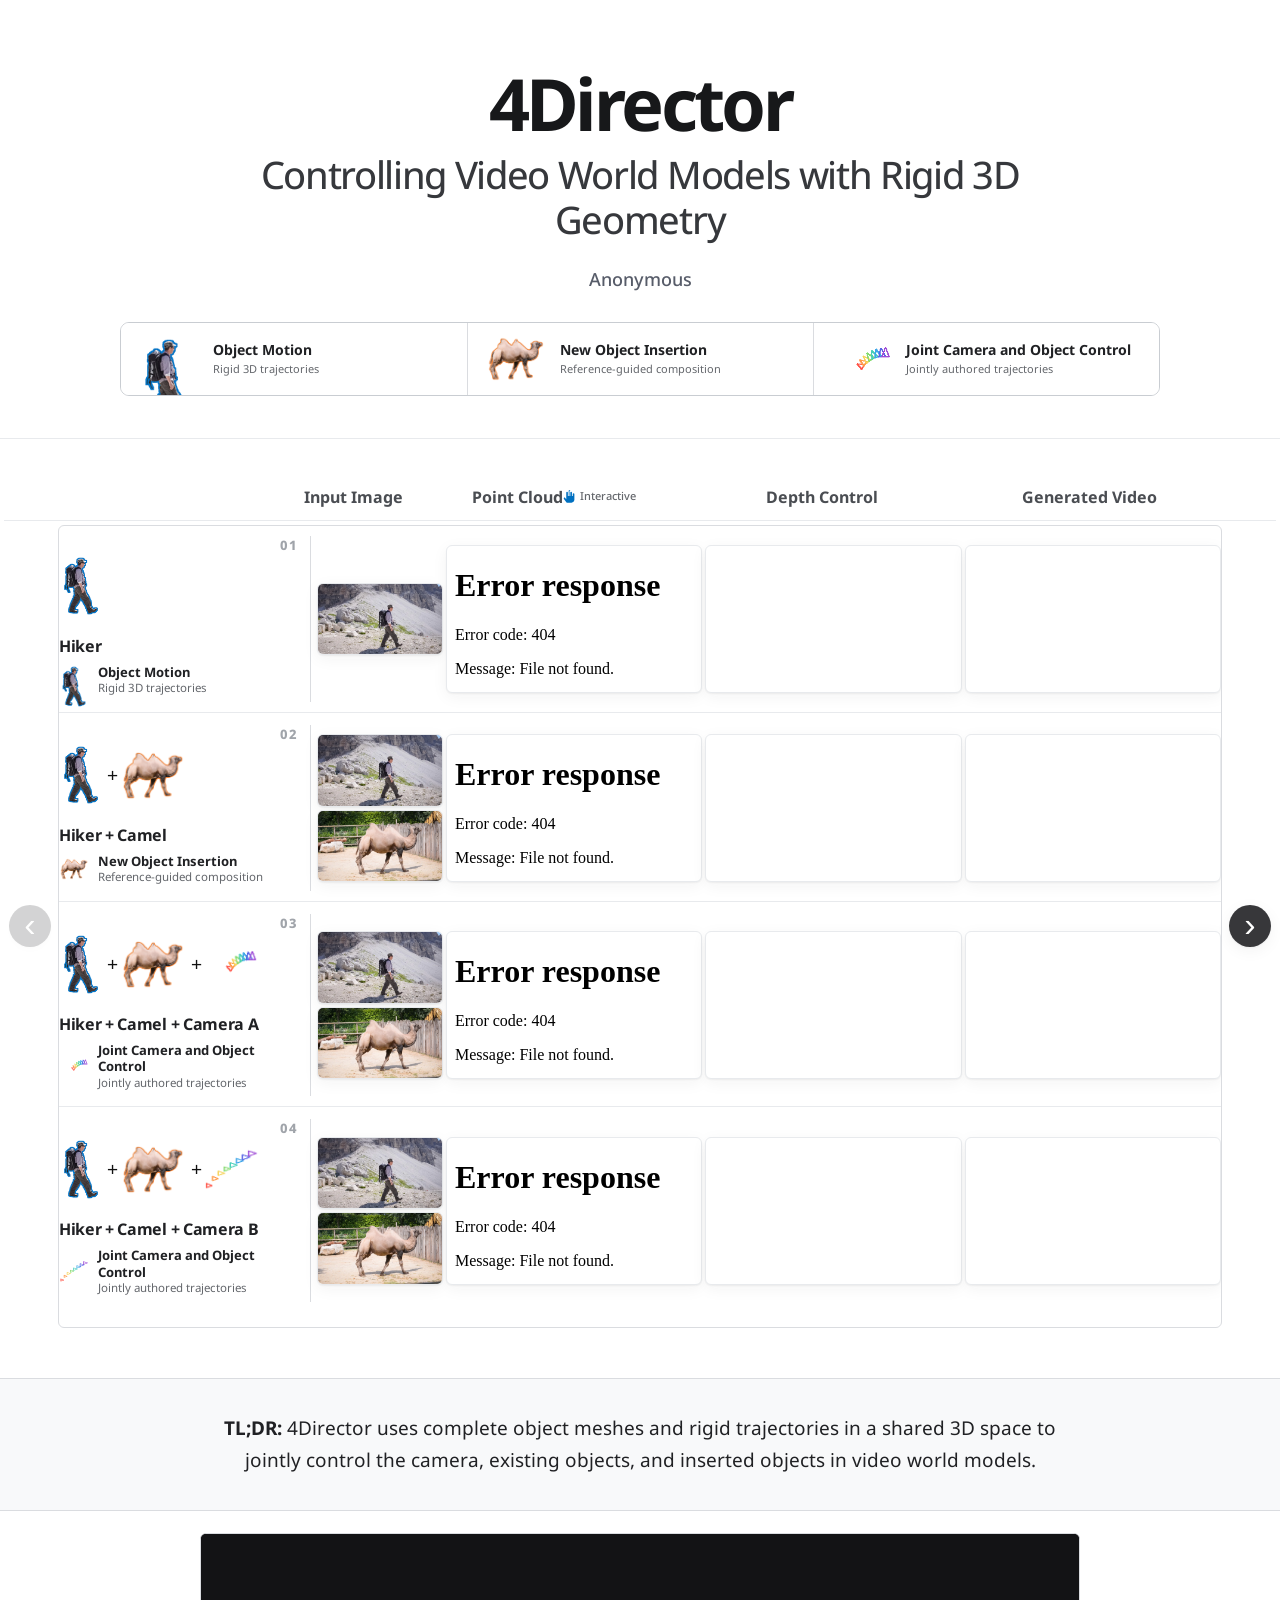
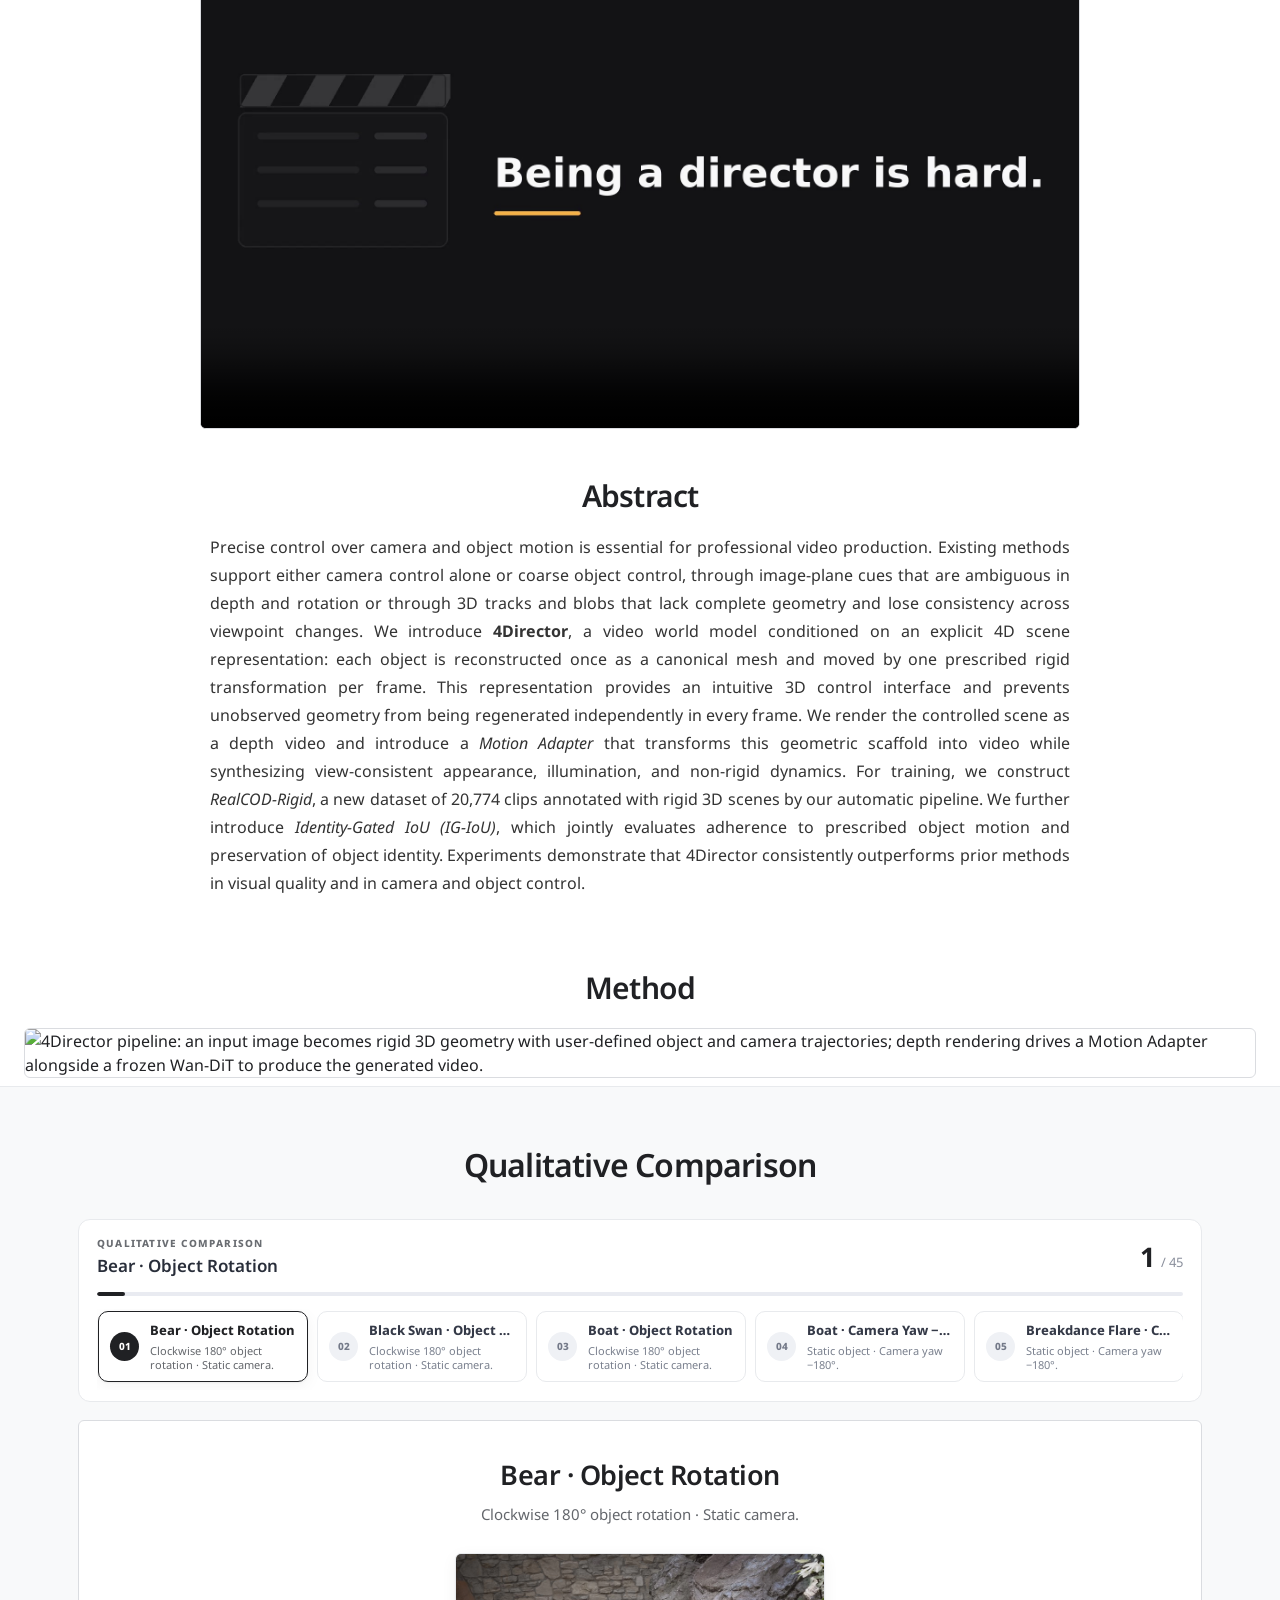
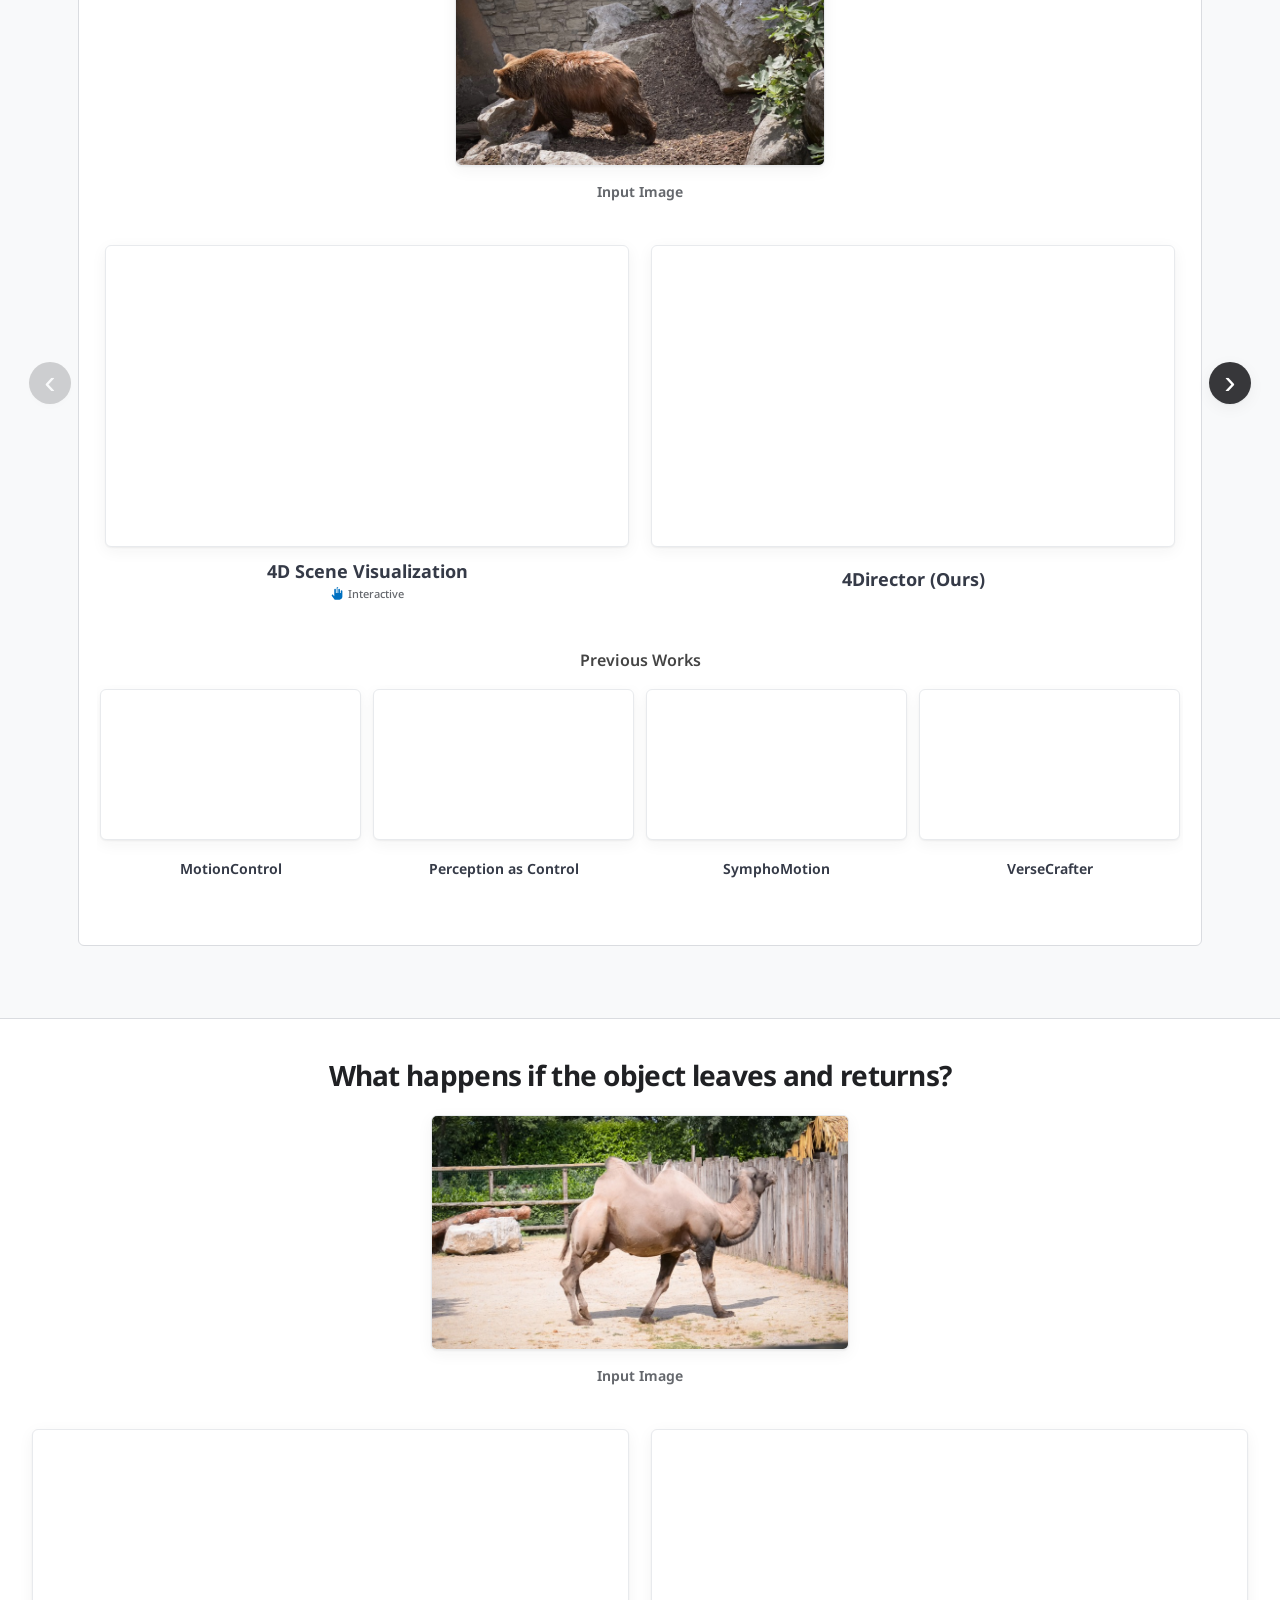
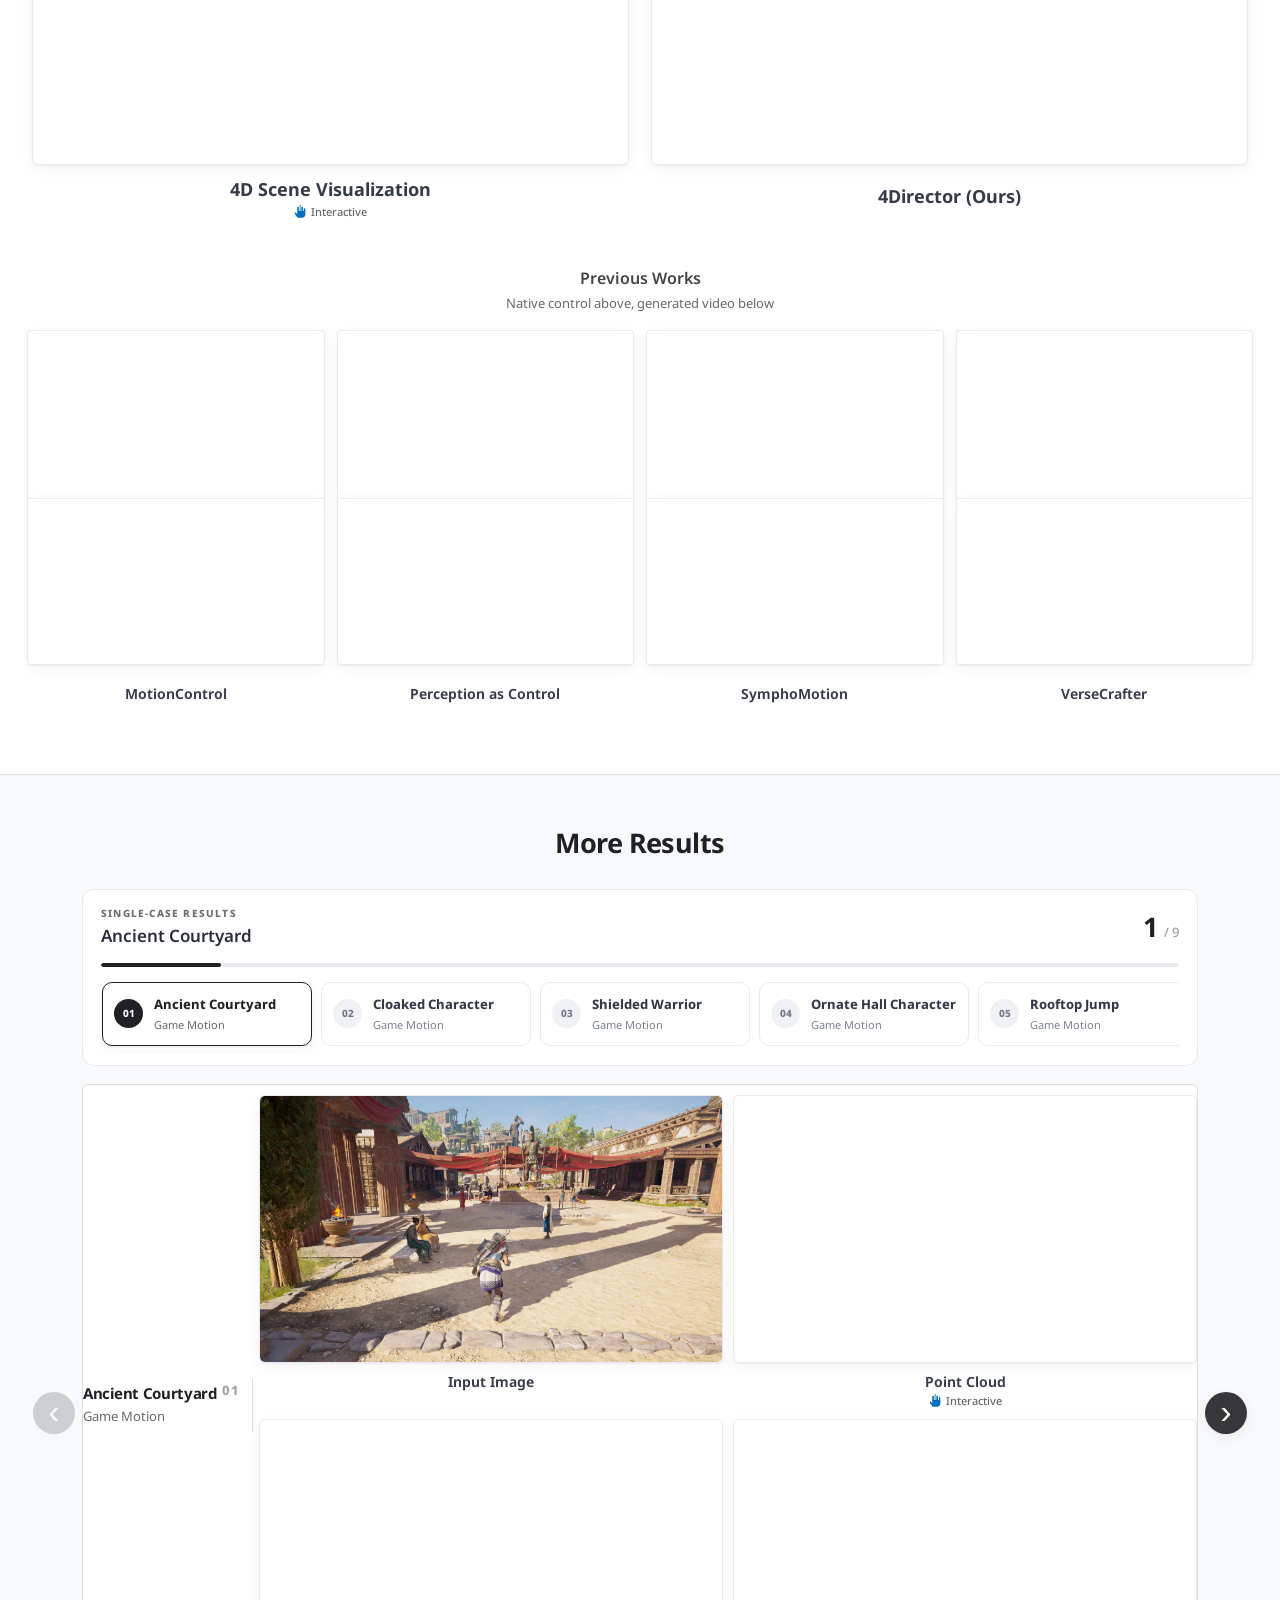
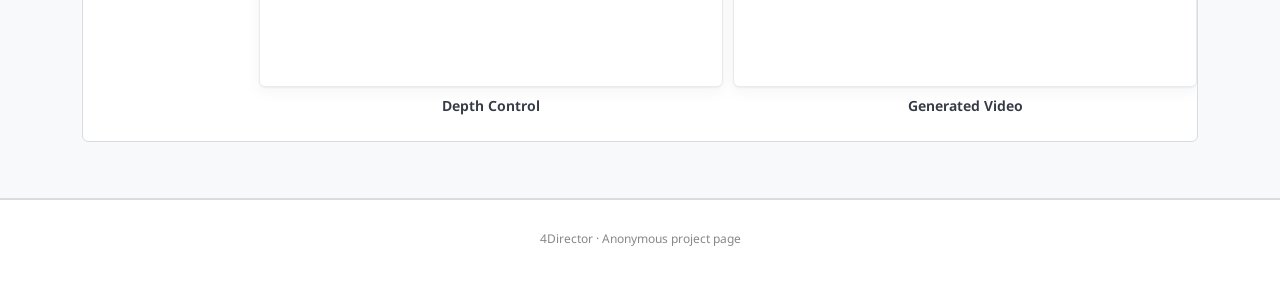
==== full.html @ 99efcf80 "Keep the Input Image column heading on one line. Co-authored-by: Cursor <cursoragent@cursor.com>" ====
<!doctype html>
<!--
  GENERATED FILE - do not edit.
  Produced from index.html by .local/sync_editions.py; the only
  difference is data-edition="full". Edit index.html, then re-run:
      python puppeteer/.local/sync_editions.py
-->
<html lang="en">
<head>
  <meta charset="utf-8">
  <meta name="viewport" content="width=device-width, initial-scale=1">
  <meta name="color-scheme" content="light">
  <meta
    name="description"
    content="4Director controls camera and object motion in video world models with explicit rigid 3D geometry."
  >
  <title>4Director — Controlling Video World Models with Rigid 3D Geometry</title>
  <link
    rel="stylesheet"
    href="https://fonts.googleapis.com/css?family=Google+Sans|Noto+Sans|Castoro"
  >
  <link rel="stylesheet" href="./project-page.css?v=20260925-input">
  <!-- qualitative-cases.js first: it exports the carousel and the lazy
       media observers that teaser.js reuses. -->
  <script defer src="./qualitative-cases.js?v=20260925-input"></script>
  <script defer src="./teaser.js?v=20260925-input"></script>
</head>
<body data-edition="full">
  <header class="publication-hero">
    <div class="publication-container">
      <div class="project-name">4Director</div>
      <h1 class="publication-title">
        Controlling Video World Models with Rigid 3D Geometry
      </h1>

      <div class="publication-authors">
        <span class="author-block">Anonymous</span>
      </div>

      <div class="hero-features" aria-label="4Director capabilities">
        <div class="hero-feature is-object-motion">
          <span class="hero-feature-icon" aria-hidden="true">
            <img src="./assets/feature-hiker.png" alt="">
          </span>
          <span>
            <strong>Object Motion</strong>
            <small>Rigid 3D trajectories</small>
          </span>
        </div>
        <div class="hero-feature is-object-insertion">
          <span class="hero-feature-icon" aria-hidden="true">
            <img src="./assets/feature-camel.png" alt="">
          </span>
          <span>
            <strong>New Object Insertion</strong>
            <small>Reference-guided composition</small>
          </span>
        </div>
        <div class="hero-feature is-joint-control">
          <span class="hero-feature-icon" aria-hidden="true">
            <img src="./assets/feature-camera-triangle.png" alt="">
          </span>
          <span>
            <strong>Joint Camera and Object Control</strong>
            <small>Jointly authored trajectories</small>
          </span>
        </div>
      </div>
    </div>
  </header>

  <section class="paper-section is-soft tldr-section">
    <div class="text-container">
      <p class="tldr">
        <strong>TL;DR:</strong>
        4Director uses complete object meshes and rigid trajectories in a
        shared 3D space to jointly control the camera, existing objects, and
        inserted objects in video world models.
      </p>
    </div>
  </section>

  <section class="paper-section supplementary-section">
    <figure class="supplementary-figure">
      <video
        controls
        playsinline
        preload="none"
        poster="./assets/4Director-supplementary-poster.jpg?v=20260921-mat2"
        aria-label="4Director supplementary video"
      >
        <source
          src="./assets/4Director-supplementary.mp4?v=20260921-mat2"
          type="video/mp4"
        >
      </video>
    </figure>
  </section>

  <section class="paper-section abstract-section">
    <div class="text-container">
      <h2 class="section-title">Abstract</h2>
      <p class="abstract-copy">
        Precise control over camera and object motion is essential for
        professional video production. Existing methods support either camera
        control alone or coarse object control, through image-plane cues that
        are ambiguous in depth and rotation or through 3D tracks and blobs
        that lack complete geometry and lose consistency across viewpoint
        changes. We introduce <strong>4Director</strong>, a video world model
        conditioned on an explicit 4D scene representation: each object is
        reconstructed once as a canonical mesh and moved by one prescribed
        rigid transformation per frame. This representation provides an
        intuitive 3D control interface and prevents unobserved geometry from
        being regenerated independently in every frame. We render the
        controlled scene as a depth video and introduce a
        <em>Motion Adapter</em> that transforms this geometric scaffold into
        video while synthesizing view-consistent appearance, illumination,
        and non-rigid dynamics. For training, we construct
        <em>RealCOD-Rigid</em>, a new dataset of 20,774 clips annotated with
        rigid 3D scenes by our automatic pipeline. We further introduce
        <em>Identity-Gated IoU (IG-IoU)</em>, which jointly evaluates
        adherence to prescribed object motion and preservation of object
        identity. Experiments demonstrate that 4Director consistently
        outperforms prior methods in visual quality and in camera and object
        control.
      </p>
    </div>
  </section>

  <section
    class="teaser-section"
    id="teaser"
    aria-label="Teaser scenes"
  ></section>

  <section class="paper-section pipeline-section">
    <div class="text-container">
      <h2 class="section-title">Method</h2>
    </div>
    <figure class="pipeline-figure">
      <img
        src="./assets/pipeline.png?v=20260918-v6"
        alt="4Director pipeline: an input image becomes rigid 3D geometry with user-defined object and camera trajectories; depth rendering drives a Motion Adapter alongside a frozen Wan-DiT to produce the generated video."
        loading="lazy"
      >
    </figure>
  </section>


  <section
    class="teaser-section showcase-section"
    id="showcase-teaser"
    aria-label="Showcase results"
  ></section>

  <section class="qualitative-section">
    <div class="qualitative-container">
      <header class="qualitative-header">
        <h2>Qualitative Comparison</h2>
      </header>

      <div id="qualitative-cases" class="qualitative-cases"></div>

      <noscript>
        <p class="javascript-note">
          JavaScript is required to load the qualitative comparisons.
        </p>
      </noscript>
    </div>
  </section>

  <section class="authored-comparison-section" aria-labelledby="consistent-memory-title">
    <div class="authored-comparison-container">
      <header class="teaser-heading">
        <h2 id="consistent-memory-title">
          What happens if the object leaves and returns?
        </h2>
      </header>

      <div data-video-sync>
        <div class="qualitative-context-row">
          <figure class="media-card">
            <figcaption class="media-title">Input Image</figcaption>
            <div class="media-frame">
              <img
                src="./assets/camel-disappear-input.png"
                alt="Input image of a camel in an enclosure"
                loading="lazy"
              >
            </div>
          </figure>
        </div>

        <div class="qualitative-hero-row">
          <figure class="media-card">
            <figcaption class="media-title">4D Scene Visualization<small>Interactive</small></figcaption>
            <div class="media-frame">
              <iframe
                data-lazy-iframe
                data-src="./viser-client/?playbackPath=../assets/camel-disappear-scene.viser"
                title="Interactive point cloud for the camel motion case"
                loading="lazy"
                allow="fullscreen"
              ></iframe>
            </div>
          </figure>
          <figure class="media-card">
            <figcaption class="media-title">4Director (Ours)</figcaption>
            <div class="media-frame">
              <video muted loop playsinline preload="none" data-lazy-video>
                <source data-src="./assets/camel-disappear-v7-for-vace.mp4" type="video/mp4">
              </video>
            </div>
          </figure>
        </div>

        <h4 class="baseline-output-title">
          Previous Works
          <small>Native control above, generated video below</small>
        </h4>
        <div class="qualitative-baseline-row">
          <figure class="media-card">
            <figcaption class="media-title">MotionControl</figcaption>
            <div class="authored-pair">
              <div class="media-frame">
                <video muted loop playsinline preload="none" data-lazy-video>
                  <source data-src="./assets/camel-disappear-motioncontrol-control.mp4" type="video/mp4">
                </video>
              </div>
              <div class="media-frame">
                <video muted loop playsinline preload="none" data-lazy-video>
                  <source data-src="./assets/camel-disappear-motioncontrol.mp4" type="video/mp4">
                </video>
              </div>
            </div>
          </figure>
          <figure class="media-card">
            <figcaption class="media-title">Perception as Control</figcaption>
            <div class="authored-pair">
              <div class="media-frame">
                <video muted loop playsinline preload="none" data-lazy-video>
                  <source data-src="./assets/camel-disappear-perception-as-control-control.mp4" type="video/mp4">
                </video>
              </div>
              <div class="media-frame">
                <video muted loop playsinline preload="none" data-lazy-video>
                  <source data-src="./assets/camel-disappear-perception-as-control.mp4" type="video/mp4">
                </video>
              </div>
            </div>
          </figure>
          <figure class="media-card">
            <figcaption class="media-title">SymphoMotion</figcaption>
            <div class="authored-pair">
              <div class="media-frame">
                <video muted loop playsinline preload="none" data-lazy-video>
                  <source data-src="./assets/camel-disappear-scene-for-motion-control.mp4" type="video/mp4">
                </video>
              </div>
              <div class="media-frame">
                <video muted loop playsinline preload="none" data-lazy-video>
                  <source data-src="./assets/camel-disappear-scene-for-motion.mp4" type="video/mp4">
                </video>
              </div>
            </div>
          </figure>
          <figure class="media-card">
            <figcaption class="media-title">VerseCrafter</figcaption>
            <div class="authored-pair">
              <div class="media-frame">
                <video muted loop playsinline preload="none" data-lazy-video>
                  <source data-src="./assets/camel-disappear-versecrafter-control.mp4" type="video/mp4">
                </video>
              </div>
              <div class="media-frame">
                <video muted loop playsinline preload="none" data-lazy-video>
                  <source data-src="./assets/camel-disappear-versecrafter.mp4" type="video/mp4">
                </video>
              </div>
            </div>
          </figure>
        </div>
      </div>
    </div>
  </section>

  <footer class="site-footer">
    4Director · Anonymous project page
  </footer>
</body>
</html>
---- project-page.css ----
:root {
  --paper-blue: #202124;
  --paper-violet: #202124;
  --paper-ink: #202124;
  --paper-muted: #64676c;
  --paper-line: #dadce0;
  --paper-soft: #f8f9fa;
  --paper-tint: #f8f9fa;
}

* {
  box-sizing: border-box;
}

html {
  scroll-behavior: smooth;
}

body {
  display: flex;
  flex-direction: column;
  margin: 0;
  background: #fff;
  color: var(--paper-ink);
  font-family: "Noto Sans", Arial, sans-serif;
  line-height: 1.5;
}

.publication-hero {
  position: relative;
  order: 1;
  overflow: hidden;
  padding: 68px 24px 42px;
  background: #fff;
  text-align: center;
}

.publication-container {
  position: relative;
  width: min(100%, 1040px);
  margin: 0 auto;
}

.project-name {
  margin-bottom: 13px;
  color: #17181a;
  font-family: "Google Sans", "Noto Sans", sans-serif;
  font-size: clamp(44px, 6vw, 72px);
  font-weight: 700;
  letter-spacing: -0.05em;
  line-height: 0.98;
}

.publication-title {
  max-width: 900px;
  margin: 0 auto 22px;
  color: #36383c;
  font-family: "Google Sans", "Noto Sans", sans-serif;
  font-size: clamp(25px, 3vw, 38px);
  font-weight: 450;
  letter-spacing: -0.035em;
  line-height: 1.2;
}

.publication-authors {
  color: #575c69;
  font-family: "Google Sans", "Noto Sans", sans-serif;
  font-size: 18px;
  font-weight: 500;
  line-height: 1.6;
}

.author-block {
  display: inline-block;
}

.is-object-motion {
  --feature-color: #0070c0;
  --feature-rgb: 0 112 192;
}

.is-object-insertion {
  --feature-color: #ed7d31;
  --feature-rgb: 237 125 49;
}

.is-joint-control {
  --feature-color: #7554d6;
  --feature-rgb: 117 84 214;
}

.hero-features {
  display: grid;
  grid-template-columns: repeat(3, minmax(0, 1fr));
  gap: 0;
  width: min(100%, 1040px);
  margin: 28px auto 0;
  overflow: hidden;
  border: 1px solid #c9cdd2;
  border-radius: 9px;
}

.hero-feature {
  display: flex;
  align-items: center;
  gap: 13px;
  min-width: 0;
  padding: 13px 17px;
  border-left: 1px solid var(--paper-line);
  background: #fff;
  text-align: left;
}

.hero-feature:first-child {
  border-left: 0;
}

.hero-feature-icon {
  display: grid;
  flex: none;
  width: 62px;
  height: 46px;
  place-items: center;
}

.hero-feature-icon img {
  width: 100%;
  height: 100%;
  object-fit: contain;
}

.hero-feature strong,
.hero-feature small {
  display: block;
}

.hero-feature strong {
  color: var(--paper-ink);
  font-size: 14px;
  font-weight: 700;
  line-height: 1.25;
  white-space: nowrap;
}

.hero-feature small {
  margin-top: 3px;
  color: var(--paper-muted);
  font-size: 11px;
  line-height: 1.3;
}

.paper-section {
  padding: 34px 24px;
}

.paper-section.is-soft {
  border-top: 1px solid var(--paper-line);
  border-bottom: 1px solid var(--paper-line);
  background: var(--paper-soft);
}

.tldr-section {
  order: 3;
}

.abstract-section {
  order: 5;
}

.supplementary-section {
  order: 4;
  padding: 22px 24px 10px;
}

.text-container {
  width: min(100%, 860px);
  margin: 0 auto;
}

.section-title {
  margin: 0 0 15px;
  font-family: "Google Sans", "Noto Sans", sans-serif;
  font-size: 30px;
  font-weight: 600;
  letter-spacing: -0.025em;
  text-align: center;
}

.tldr {
  margin: 0;
  font-size: 19px;
  line-height: 1.65;
  text-align: center;
}

.tldr strong {
  color: var(--paper-ink);
}

.abstract-copy {
  margin: 0;
  color: #333;
  font-family: "Noto Sans", sans-serif;
  font-size: 16px;
  line-height: 1.75;
  text-align: justify;
}

.teaser-section {
  order: 2;
  padding: 30px 4px 42px;
}

main.teaser-container {
  width: 100%;
  margin: 0 auto;
  padding: 0;
}

.teaser-column-headings {
  display: grid;
  grid-template-columns:
    228px
    minmax(0, 0.49fr)
    repeat(3, minmax(0, 1fr));
  gap: 3px;
  padding: 0 0 11px;
  border-bottom: 1px solid var(--paper-line);
  color: #4a4d52;
  font-family: "Google Sans", "Noto Sans", sans-serif;
  font-size: 16px;
  font-weight: 700;
  text-align: center;
}

.teaser-heading-input {
  grid-column: 2;
  white-space: nowrap;
}

.teaser-heading-puppet {
  grid-column: 3;
}

.teaser-heading-depth {
  grid-column: 4;
}

.teaser-heading-video {
  grid-column: 5;
}

.case {
  display: grid;
  /* Wide enough for the busiest icon equation, bear + T-Rex + camera, so no
     row has to scale its icons down to fit. */
  grid-template-columns: minmax(242px, 252px) minmax(0, 1fr);
  align-items: center;
  gap: 6px;
  padding: 8px 0 10px;
  border-top: 1px solid var(--paper-line);
}

.case:first-of-type {
  border-top: 0;
  padding-top: 0;
}

.feature-rail {
  position: relative;
  display: flex;
  min-height: 166px;
  flex-direction: column;
  align-items: flex-start;
  justify-content: center;
  padding: 6px 12px 6px 0;
  border-right: 1px solid var(--paper-line);
  background: transparent;
}

.feature-row-index {
  position: absolute;
  top: 0;
  right: 12px;
  color: #a0a4aa;
  font-family: "Google Sans", "Noto Sans", sans-serif;
  font-size: 13px;
  font-weight: 800;
  letter-spacing: 0.06em;
}

.feature-row-visual {
  display: block;
  width: 100%;
  height: 88px;
  margin-bottom: 7px;
}

.feature-row-visual img {
  width: 100%;
  height: 100%;
  object-fit: contain;
  object-position: center;
}

.feature-equation {
  display: flex;
  align-items: center;
  gap: 4px;
  white-space: nowrap;
}

/* Icons shrink together rather than spilling past the rail, so a row that
   gains a module never drops the last one out of sight. */
.feature-module {
  display: grid;
  flex: 0 1 auto;
  min-width: 0;
  height: 84px;
  place-items: center;
}

.is-hiker-module {
  width: 44px;
}

.is-camel-module {
  width: 68px;
}

.is-camera-module {
  width: 56px;
}

.feature-plus {
  display: grid;
  flex: none;
  width: 8px;
  color: #111;
  font-family: Arial, sans-serif;
  font-size: 19px;
  font-weight: 500;
  line-height: 1;
  place-items: center;
}

.feature-rail h2 {
  margin: 0;
  color: var(--paper-ink);
  font-family: "Google Sans", "Noto Sans", sans-serif;
  font-size: 16px;
  font-weight: 700;
  letter-spacing: -0.02em;
  line-height: 1.18;
  white-space: nowrap;
}

.feature-rail p {
  margin: 5px 0 0;
  color: var(--paper-muted);
  font-size: 13px;
  line-height: 1.45;
  white-space: nowrap;
}

.feature-row .media-title {
  display: none;
}

.case-details {
  position: relative;
  flex: none;
  color: var(--paper-muted);
  font-size: 12px;
  text-align: right;
}

.case-details summary {
  cursor: pointer;
  user-select: none;
}

.case-details code {
  display: block;
  max-width: min(520px, 70vw);
  margin-top: 7px;
  overflow-wrap: anywhere;
  color: #555;
  font-size: 11px;
}

.media-grid {
  display: grid;
  grid-template-columns:
    minmax(0, 0.49fr)
    repeat(3, minmax(0, 1fr));
  align-items: start;
  gap: 3px;
}

.teaser-input-stack {
  display: grid;
  align-self: stretch;
  gap: 3px;
}

.teaser-input-stack.is-single-input {
  align-items: center;
}

.media-card {
  display: flex;
  min-width: 0;
  flex-direction: column-reverse;
  margin: 0;
  text-align: center;
}

.media-title {
  display: flex;
  align-items: center;
  justify-content: center;
  min-height: 42px;
  margin: 9px 0 0;
  color: #353a47;
  font-size: 16px;
  font-weight: 650;
}

.media-title small,
.teaser-column-headings small {
  display: inline-flex;
  align-items: center;
  justify-content: center;
  gap: 4px;
  margin-top: 1px;
  color: var(--paper-muted);
  font-size: 11px;
  font-weight: 500;
  letter-spacing: 0;
  line-height: 1.2;
}

.media-title small::before,
.teaser-column-headings small::before {
  content: "";
  width: 13px;
  height: 13px;
  flex: none;
  background: #0070c0;
  -webkit-mask: url("data:image/svg+xml,%3Csvg xmlns='http://www.w3.org/2000/svg' viewBox='0 0 512 512'%3E%3Cpath fill='black' d='M288 32c0-17.7-14.3-32-32-32s-32 14.3-32 32v208h-32V96c0-17.7-14.3-32-32-32s-32 14.3-32 32v272l-41.4-55.2c-10.6-14.1-30.7-17-44.8-6.4s-17 30.7-6.4 44.8l96 128c9.4 12.5 24.2 20.8 40.6 20.8H336c61.9 0 112-50.1 112-112V160c0-17.7-14.3-32-32-32s-32 14.3-32 32v80h-32V96c0-17.7-14.3-32-32-32s-32 14.3-32 32v144h-32V32z'/%3E%3C/svg%3E") center / contain no-repeat;
  mask: url("data:image/svg+xml,%3Csvg xmlns='http://www.w3.org/2000/svg' viewBox='0 0 512 512'%3E%3Cpath fill='black' d='M288 32c0-17.7-14.3-32-32-32s-32 14.3-32 32v208h-32V96c0-17.7-14.3-32-32-32s-32 14.3-32 32v272l-41.4-55.2c-10.6-14.1-30.7-17-44.8-6.4s-17 30.7-6.4 44.8l96 128c9.4 12.5 24.2 20.8 40.6 20.8H336c61.9 0 112-50.1 112-112V160c0-17.7-14.3-32-32-32s-32 14.3-32 32v80h-32V96c0-17.7-14.3-32-32-32s-32 14.3-32 32v144h-32V32z'/%3E%3C/svg%3E") center / contain no-repeat;
}

.media-title:has(small) {
  flex-direction: column;
  gap: 1px;
}

.media-frame {
  position: relative;
  width: 100%;
  overflow: hidden;
  aspect-ratio: 832 / 480;
  border: 1px solid var(--paper-line);
  border-radius: 4px;
  background: #fff;
  box-shadow: none;
}

.media-frame > img,
.media-frame > video,
.media-frame > iframe,
.video-stack > video {
  display: block;
  width: 100%;
  height: 100%;
  border: 0;
  object-fit: cover;
}

.qualitative-section {
  order: 6;
  padding: 54px 24px 72px;
  border-top: 1px solid var(--paper-line);
  background: var(--paper-soft);
}

.qualitative-container {
  width: min(100%, 1740px);
  margin: 0 auto;
}

.qualitative-header {
  max-width: 850px;
  margin: 0 auto 30px;
  text-align: center;
}

.qualitative-header h2 {
  margin: 0 0 10px;
  font-family: "Google Sans", "Noto Sans", sans-serif;
  font-size: 32px;
  font-weight: 600;
  letter-spacing: -0.025em;
}

.qualitative-header p,
.qualitative-case-heading p {
  margin: 0;
  color: var(--paper-muted);
  font-size: 15px;
}

.qualitative-carousel {
  position: relative;
  padding: 0 54px;
  outline: none;
}

.qualitative-progress {
  margin-bottom: 18px;
  padding: 17px 18px 11px;
  border: 1px solid var(--paper-line);
  border-radius: 7px;
  background: #fff;
  box-shadow: none;
}

.qualitative-progress-heading {
  display: flex;
  align-items: center;
  justify-content: space-between;
  gap: 20px;
}

.qualitative-progress-kicker {
  display: block;
  color: #6a6d72;
  font-size: 10px;
  font-weight: 800;
  letter-spacing: 0.12em;
  line-height: 1.2;
  text-transform: uppercase;
}

.qualitative-progress-current-title {
  display: block;
  margin-top: 4px;
  color: #292e3a;
  font-family: "Google Sans", "Noto Sans", sans-serif;
  font-size: 17px;
  font-weight: 600;
}

.qualitative-progress-count {
  display: flex;
  flex: none;
  align-items: baseline;
  gap: 6px;
  color: #8a8f9c;
  font-size: 13px;
}

.qualitative-progress-count strong {
  color: var(--paper-ink);
  font-family: "Google Sans", "Noto Sans", sans-serif;
  font-size: 27px;
  line-height: 1;
}

.qualitative-progress-bar {
  height: 4px;
  margin-top: 14px;
  overflow: hidden;
  border-radius: 999px;
  background: #e9ebf1;
}

.qualitative-progress-bar > span {
  display: block;
  width: 0;
  min-width: 28px;
  height: 100%;
  border-radius: inherit;
  background: var(--paper-ink);
  transition: width 360ms ease;
}

.qualitative-progress-list {
  position: relative;
  display: flex;
  gap: 9px;
  margin-top: 13px;
  padding: 2px 1px 8px;
  overflow-x: auto;
  overscroll-behavior-x: contain;
  scrollbar-color: #bdc5db transparent;
  scrollbar-width: thin;
}

.qualitative-progress-item {
  position: relative;
  display: grid;
  flex: 0 0 210px;
  grid-template-columns: 31px minmax(0, 1fr);
  align-items: center;
  gap: 9px;
  min-height: 64px;
  padding: 9px 11px;
  overflow: hidden;
  border: 1px solid #e1e4eb;
  border-radius: 5px;
  background: #fff;
  color: #343947;
  font: inherit;
  text-align: left;
  cursor: pointer;
  transition:
    border-color 180ms ease,
    box-shadow 180ms ease,
    color 180ms ease,
    transform 180ms ease;
}

.qualitative-progress-item:hover {
  border-color: #8b8f95;
}

.qualitative-progress-number {
  display: grid;
  width: 29px;
  height: 29px;
  border-radius: 50%;
  background: #eff1f5;
  color: #737988;
  font-size: 10px;
  font-weight: 800;
  place-items: center;
}

.qualitative-progress-copy {
  min-width: 0;
}

.qualitative-progress-copy strong {
  display: block;
  overflow: hidden;
  text-overflow: ellipsis;
  white-space: nowrap;
}

.qualitative-progress-copy strong {
  font-size: 13px;
  font-weight: 750;
}

.qualitative-progress-copy small {
  display: -webkit-box;
  margin-top: 3px;
  overflow: hidden;
  color: #7a808e;
  font-size: 11px;
  line-height: 1.3;
  white-space: normal;
  -webkit-box-orient: vertical;
  -webkit-line-clamp: 2;
}

.qualitative-progress-item.is-complete {
  border-color: #cfd2d6;
  background: #fff;
}

.qualitative-progress-item.is-complete .qualitative-progress-number {
  background: #e6e8eb;
  color: #52565b;
}

.qualitative-progress-item.is-active {
  border-color: var(--paper-ink);
  background: #fff;
  box-shadow: inset 0 -3px 0 var(--paper-ink);
  color: var(--paper-ink);
}

.qualitative-progress-item.is-active .qualitative-progress-number {
  background: var(--paper-ink);
  color: #fff;
}

.qualitative-progress-item.is-active .qualitative-progress-copy small {
  color: var(--paper-muted);
}

.qualitative-progress-item:focus-visible {
  outline: 3px solid rgb(32 33 36 / 18%);
  outline-offset: 2px;
}

.qualitative-carousel-stage {
  position: relative;
}

.qualitative-carousel-viewport {
  overflow: hidden;
  border: 1px solid var(--paper-line);
  border-radius: 6px;
  background: #fff;
  box-shadow: none;
}

.qualitative-carousel-track {
  display: flex;
  align-items: flex-start;
  transition: transform 420ms cubic-bezier(0.22, 1, 0.36, 1);
  will-change: transform;
}

.qualitative-carousel .qualitative-case {
  flex: 0 0 100%;
  min-width: 0;
  padding: 34px 18px 42px;
  border: 0;
}

.qualitative-carousel .qualitative-case + .qualitative-case {
  margin-top: 0;
}

.qualitative-carousel-button {
  position: absolute;
  z-index: 4;
  top: 50%;
  display: grid;
  width: 42px;
  height: 42px;
  padding: 0 0 4px;
  transform: translateY(-50%);
  border: 0;
  border-radius: 50%;
  background: rgb(28 28 31 / 88%);
  box-shadow: 0 4px 14px rgb(0 0 0 / 20%);
  color: #fff;
  font: 400 34px/1 Arial, sans-serif;
  cursor: pointer;
  place-items: center;
  transition:
    opacity 160ms ease,
    transform 160ms ease,
    background 160ms ease;
}

.qualitative-carousel-button.is-previous {
  left: -49px;
}

.qualitative-carousel-button.is-next {
  right: -49px;
}

.qualitative-carousel-button:hover:not(:disabled),
.qualitative-carousel-button:focus-visible {
  background: #000;
  transform: translateY(-50%) scale(1.06);
}

.qualitative-carousel-button:focus-visible {
  outline: 3px solid rgb(57 119 255 / 35%);
  outline-offset: 3px;
}

.qualitative-carousel-button:disabled {
  opacity: 0.22;
  cursor: default;
}

.qualitative-carousel-status {
  position: absolute;
  width: 1px;
  height: 1px;
  margin: -1px;
  overflow: hidden;
  clip: rect(0 0 0 0);
  clip-path: inset(50%);
  white-space: nowrap;
}

.qualitative-case {
  padding: 34px 0 50px;
  border-top: 1px solid var(--paper-line);
}

.qualitative-case + .qualitative-case {
  margin-top: 6px;
}

.qualitative-case-heading {
  margin-bottom: 28px;
  text-align: center;
}

.qualitative-case-heading h3 {
  margin: 0 0 7px;
  font-family: "Google Sans", "Noto Sans", sans-serif;
  font-size: 27px;
  font-weight: 600;
  letter-spacing: -0.02em;
}

.qualitative-context-row,
.qualitative-hero-row,
.qualitative-baseline-row {
  display: grid;
  align-items: start;
}

.qualitative-context-row {
  grid-template-columns: minmax(0, 1fr);
  width: min(34%, 420px);
  margin: 0 auto;
}

.qualitative-context-row .media-title {
  min-height: 36px;
  margin-top: 7px;
  color: var(--paper-muted);
  font-size: 14px;
}

.qualitative-hero-row {
  grid-template-columns: repeat(2, minmax(0, 1fr));
  gap: 22px;
  width: min(100%, 1420px);
  margin: 28px auto 0;
  padding: 8px 8px 12px;
}

.qualitative-hero-row .media-title {
  min-height: 46px;
  font-size: 18px;
  font-weight: 700;
}

.baseline-output-title {
  margin: 34px 0 13px;
  color: #444;
  font-family: "Google Sans", "Noto Sans", sans-serif;
  font-size: 16px;
  font-weight: 600;
  text-align: center;
}

.qualitative-baseline-row {
  grid-template-columns: repeat(4, minmax(220px, 1fr));
  gap: 12px;
  width: min(100%, 1240px);
  margin: 0 auto;
  padding: 4px 3px 15px;
  overflow-x: auto;
  overflow-y: hidden;
  overscroll-behavior-x: contain;
}

.qualitative-baseline-row .media-title {
  min-height: 39px;
  font-size: 14px;
}

.javascript-note {
  margin: 1rem 0 0;
  color: var(--paper-muted);
  text-align: center;
}

.site-footer {
  order: 9;
  padding: 30px 24px 40px;
  border-top: 1px solid var(--paper-line);
  color: #888;
  font-size: 12px;
  text-align: center;
}

@media (max-width: 1100px) {
  .case {
    grid-template-columns: 252px minmax(0, 1fr);
    align-items: flex-start;
  }

  .media-grid {
    grid-template-columns: repeat(2, minmax(0, 1fr));
    gap: 12px 8px;
  }

  .teaser-column-headings {
    display: none;
  }

  .feature-row .media-title {
    display: flex;
  }
}

@media (max-width: 680px) {
  .publication-hero {
    padding: 54px 18px 38px;
  }

  .publication-authors {
    font-size: 16px;
  }

  .hero-features {
    grid-template-columns: 1fr;
    width: min(100%, 430px);
  }

  .hero-feature {
    border-top: 1px solid var(--paper-line);
    border-left: 0;
  }

  .hero-feature:first-child {
    border-top: 0;
  }

  .paper-section,
  .teaser-section,
  .qualitative-section {
    padding-right: 14px;
    padding-left: 14px;
  }

  .case {
    grid-template-columns: 1fr;
    gap: 9px;
    padding: 16px 0 18px;
  }

  .feature-rail {
    display: flex;
    min-height: 0;
    align-items: flex-start;
    padding: 13px 42px 15px 13px;
    border-right: 0;
    border-bottom: 1px solid var(--paper-line);
  }

  .feature-row-visual {
    width: 100%;
    height: 72px;
    margin: 0 0 7px;
  }

  .feature-rail h2 {
    align-self: auto;
    font-size: 18px;
  }

  .feature-rail p {
    align-self: auto;
    margin-top: 3px;
  }

  .case-details {
    margin-top: 12px;
    text-align: left;
  }

  .media-grid {
    grid-template-columns: 1fr;
  }

  .qualitative-context-row,
  .qualitative-hero-row {
    grid-template-columns: 1fr;
    width: min(100%, 680px);
  }

  .qualitative-context-row {
    width: min(70%, 400px);
  }

  .qualitative-baseline-row {
    grid-template-columns: repeat(4, minmax(200px, 1fr));
  }

  .qualitative-carousel {
    padding: 0;
  }

      .qualitative-progress {
    margin-bottom: 13px;
    padding: 14px 12px 8px;
  }

  .qualitative-progress-heading {
    align-items: flex-start;
    gap: 12px;
  }

  .qualitative-progress-current-title {
    font-size: 14px;
  }

  .qualitative-progress-count {
    gap: 4px;
  }

  .qualitative-progress-count strong {
    font-size: 23px;
  }

  .qualitative-progress-item {
    flex-basis: 178px;
  }

  .qualitative-carousel .qualitative-case {
    padding: 28px 11px 34px;
  }

  .qualitative-carousel-button {
    top: 48%;
    width: 38px;
    height: 38px;
    background: rgb(20 20 22 / 78%);
    font-size: 31px;
  }

  .qualitative-carousel-button.is-previous {
    left: 6px;
  }

  .qualitative-carousel-button.is-next {
    right: 6px;
  }
}

@media (prefers-reduced-motion: reduce) {
  .qualitative-carousel-track,
  .qualitative-progress-bar > span,
  .qualitative-progress-item {
    transition: none;
  }
}

/* ---------------------------------------------------------------------------
   Bear + T-Rex teaser block (see bear-teaser.js)
   Shares .teaser-section / .case / .media-grid with the hiker block; only the
   pieces that block does not have are defined here.
   --------------------------------------------------------------------------- */

.bear-teaser-section {
  order: 2;
  padding-top: 8px;
  border-top: 1px solid var(--paper-line);
}

/* The bear ships at the camel's proportions, so the two teaser pages carry the
   same visual weight in the rail. */
.is-bear-module {
  width: 60px;
}

.is-trex-module {
  width: 88px;
}

.bear-seed-switcher {
  display: flex;
  flex-wrap: wrap;
  align-items: center;
  justify-content: center;
  gap: 4px;
  margin-top: 7px;
}

.bear-seed-label {
  margin-right: 2px;
  color: var(--paper-muted);
  font-size: 11px;
  font-weight: 700;
  letter-spacing: 0.04em;
  text-transform: uppercase;
}

.bear-seed-button {
  padding: 2px 7px;
  border: 1px solid var(--paper-line);
  border-radius: 999px;
  background: #fff;
  color: #4a4d52;
  cursor: pointer;
  font-family: ui-monospace, SFMono-Regular, Menlo, monospace;
  font-size: 11px;
  line-height: 1.5;
}

.bear-seed-button:hover {
  border-color: #9aa0a8;
  color: var(--paper-ink);
}

.bear-seed-button.is-active {
  border-color: #111;
  background: #111;
  color: #fff;
}

@media (max-width: 1100px) {
  .bear-teaser-section .media-card.is-bear-generated .media-title {
    display: flex;
  }
}

/* Showcase rows (release edition): the same four-column teaser form, but the
   cases carry no icon equation, so the rail is heading-only. */
.showcase-section {
  order: 8;
  padding-top: 8px;
  border-top: 1px solid var(--paper-line);
}

.showcase-section .feature-rail {
  min-height: 0;
}

/* Method figure. Sits between the teaser and the single-case showcase. */
.supplementary-figure {
  width: min(100%, 880px);
  margin: 0 auto;
}

.supplementary-figure video {
  display: block;
  width: 100%;
  height: auto;
  border: 1px solid var(--paper-line);
  border-radius: 6px;
  background: #000;
}

.pipeline-section {
  order: 6;
}

.pipeline-figure {
  width: min(100%, 1320px);
  margin: 18px auto 0;
}

.pipeline-figure img {
  display: block;
  width: 100%;
  height: auto;
  border: 1px solid var(--paper-line);
  border-radius: 6px;
  background: #fff;
}

/* The showcase reuses the qualitative carousel, so its slides need the same
   full-width flex basis the qualitative slides get. */
.qualitative-carousel .teaser-page {
  flex: 0 0 100%;
  min-width: 0;
  /* No side padding: .qualitative-carousel already insets by 54px to clear the
     overlaid prev/next buttons, and doubling it narrows the row until the
     column headings no longer line up with the columns. */
  padding: 10px 0 16px;
}

.teaser-section .showcase-carousel-mount {
  margin-top: 4px;
}

/* Match the slide's side padding so the column headings line up with the
   columns underneath them. */
.teaser-section .teaser-column-headings {
  padding-right: 54px;
  padding-left: 54px;
}

@media (max-width: 760px) {
  .teaser-section .teaser-column-headings {
    padding-right: 0;
    padding-left: 0;
  }
}

.teaser-section .qualitative-carousel .case {
  padding-top: 0;
  border-top: 0;
}

@media (max-width: 760px) {
  .qualitative-carousel .teaser-page {
    padding: 10px 0 16px;
  }
}

/* ===========================================================================
   Page polish
   Section headings, vertical rhythm and softer carousel chrome. The palette
   stays monochrome; only weight, spacing and depth change.
   =========================================================================== */

:root {
  --paper-hairline: #e8eaed;
  --paper-shadow: 0 1px 2px rgba(32, 33, 36, 0.06),
    0 4px 16px rgba(32, 33, 36, 0.05);
}

/* --- section headings ---------------------------------------------------- */

.teaser-heading {
  width: min(100%, 1740px);
  margin: 0 auto 22px;
  padding: 0 54px;
}

.teaser-kicker {
  display: block;
  margin-bottom: 7px;
  color: var(--paper-muted);
  font-family: "Google Sans", "Noto Sans", sans-serif;
  font-size: 12px;
  font-weight: 700;
  letter-spacing: 0.14em;
  text-transform: uppercase;
}

.teaser-heading h2 {
  margin: 0;
  color: var(--paper-ink);
  font-family: "Google Sans", "Noto Sans", sans-serif;
  font-size: 27px;
  font-weight: 700;
  letter-spacing: -0.02em;
  line-height: 1.2;
}

.teaser-heading p {
  max-width: 68ch;
  margin: 9px 0 0;
  color: var(--paper-muted);
  font-size: 15px;
  line-height: 1.55;
}

/* --- vertical rhythm ----------------------------------------------------- */

.teaser-section {
  padding: 46px 4px 50px;
  border-top: 1px solid var(--paper-hairline);
}

.teaser-section:first-of-type {
  border-top: 0;
}

.bear-teaser-section,
.showcase-section {
  padding-top: 46px;
  border-top: 1px solid var(--paper-hairline);
}

.pipeline-section {
  padding-bottom: 8px;
}

.qualitative-section {
  border-top: 1px solid var(--paper-hairline);
}

.qualitative-section .qualitative-progress {
  background: #fff;
}

/* --- carousel chrome ----------------------------------------------------- */

.qualitative-progress {
  border-color: var(--paper-hairline);
  border-radius: 12px;
  background: var(--paper-soft);
  box-shadow: none;
}

.qualitative-progress-item {
  border-color: var(--paper-hairline);
  border-radius: 10px;
  background: #fff;
  transition: border-color 140ms ease, box-shadow 140ms ease;
}

.qualitative-progress-item:hover {
  border-color: #bdc1c6;
}

.qualitative-progress-item.is-active {
  box-shadow: var(--paper-shadow);
}

.qualitative-carousel-button {
  border-color: var(--paper-hairline);
  box-shadow: var(--paper-shadow);
  transition: transform 140ms ease, box-shadow 140ms ease;
}

.qualitative-carousel-button:not(:disabled):hover {
  transform: translateY(-50%) scale(1.06);
}

/* --- media cards --------------------------------------------------------- */

.media-frame {
  border-color: var(--paper-hairline);
  border-radius: 6px;
  box-shadow: var(--paper-shadow);
}

.teaser-column-headings {
  border-bottom-color: var(--paper-hairline);
}

.case {
  border-top-color: var(--paper-hairline);
}

/* --- focus visibility ---------------------------------------------------- */

.qualitative-carousel-button:focus-visible,
.qualitative-progress-item:focus-visible,
.bear-seed-button:focus-visible,
.qualitative-carousel:focus-visible {
  outline: 2px solid var(--paper-ink);
  outline-offset: 2px;
}

@media (max-width: 760px) {
  .teaser-heading {
    padding: 0 2px;
  }

  .teaser-heading h2 {
    font-size: 22px;
  }
}

/* Rows stacked inside one carousel page. */
.teaser-page .case + .case {
  border-top: 1px solid var(--paper-hairline);
  padding-top: 12px;
}

/* Per-case capability badge in the rail: same wording and icons as the hero
   strip, so a row states which of the three controls it exercises. */
.capability {
  display: flex;
  align-items: center;
  gap: 9px;
  margin-top: 8px;
}

.capability-icon {
  display: grid;
  width: 30px;
  height: 30px;
  flex: none;
  place-items: center;
}

.capability-icon img {
  max-width: 100%;
  max-height: 100%;
  object-fit: contain;
}

.capability-copy {
  display: flex;
  min-width: 0;
  flex-direction: column;
}

.capability-copy strong {
  color: var(--paper-ink);
  font-family: "Google Sans", "Noto Sans", sans-serif;
  font-size: 13px;
  font-weight: 700;
  line-height: 1.25;
  white-space: normal;
}

.capability-copy small {
  margin-top: 1px;
  color: var(--paper-muted);
  font-size: 11.5px;
  line-height: 1.3;
  white-space: normal;
}

/* The results section stands apart from the teaser above it: its own ground,
   full-width rules, and a heading that matches the qualitative section. */
.showcase-section {
  padding: 52px 4px 56px;
  border-top: 1px solid var(--paper-line);
  border-bottom: 1px solid var(--paper-line);
  background: var(--paper-soft);
}

.showcase-section .teaser-heading {
  margin-bottom: 26px;
  text-align: center;
}

.showcase-section .teaser-heading h2 {
  font-size: 30px;
}

.showcase-section .qualitative-progress {
  background: #fff;
}

/* Rows here have no icon equation, so the rail is heading plus one line. */
.showcase-section .feature-rail {
  min-height: 0;
}

.showcase-section .feature-row-index {
  top: 2px;
}

/* --- results section: centred heading, panels two by two ------------------ */

.showcase-section .teaser-heading {
  width: min(100%, 900px);
  margin: 0 auto 30px;
  padding: 0 16px;
  text-align: center;
}

.showcase-section .teaser-heading h2 {
  font-family: "Google Sans", "Noto Sans", sans-serif;
  font-size: 27px;
  font-weight: 700;
  letter-spacing: -0.02em;
}

/* Two panels across is twice the width of a teaser column, so the whole
   window -- navigator, arrows and slides -- is capped and centred instead of
   running the full page width. One width, set here, drives all of it. */
/* Same width as the Qualitative Comparison window below it, so the two
   result sections line up. */
.showcase-section .showcase-carousel-mount {
  width: min(100%, 1740px);
  margin: 4px auto 0;
  padding: 0 24px;
}

.media-grid.is-paired {
  grid-template-columns: repeat(2, minmax(0, 1fr));
  gap: 12px 10px;
}

.showcase-section .case {
  grid-template-columns: minmax(150px, 170px) minmax(0, 1fr);
}

.showcase-section .feature-rail h2 {
  font-size: 15px;
}

/* Each panel labels itself, because a two-by-two block has no column header. */
.feature-row.is-paired .media-title {
  display: flex;
  min-height: 0;
  margin: 8px 0 0;
  font-size: 14px;
}

.feature-row.is-paired .media-card {
  flex-direction: column-reverse;
}

.authored-comparison-section {
  order: 7;
  padding: 40px 24px 46px;
  border-top: 1px solid var(--paper-line);
  background: #fff;
}

.authored-comparison-container {
  width: min(100%, 1740px);
  margin: 0 auto;
}

.authored-comparison-section .teaser-heading {
  width: min(100%, 860px);
  margin: 0 auto 22px;
  text-align: center;
}

.authored-comparison-section .teaser-heading h2 {
  font-family: "Google Sans", "Noto Sans", sans-serif;
  font-size: 28px;
  font-weight: 700;
  letter-spacing: -0.025em;
}

.authored-comparison-section .teaser-heading p {
  margin-right: auto;
  margin-left: auto;
}

.authored-comparison-section .media-frame {
  aspect-ratio: 854 / 480;
}

/* The control and the video it produced read as one column, so they share an
   edge instead of being separated by a caption and a second heading. */
.authored-pair {
  display: grid;
  gap: 0;
}

.authored-pair .media-frame:first-child {
  border-bottom: 0;
  border-radius: 4px 4px 0 0;
}

.authored-pair .media-frame:last-child {
  border-radius: 0 0 4px 4px;
}

.baseline-output-title small {
  display: block;
  margin-top: 4px;
  color: var(--paper-muted);
  font-size: 13px;
  font-weight: 400;
}

@media (max-width: 700px) {
  .authored-comparison-section {
    padding-right: 14px;
    padding-left: 14px;
  }
}
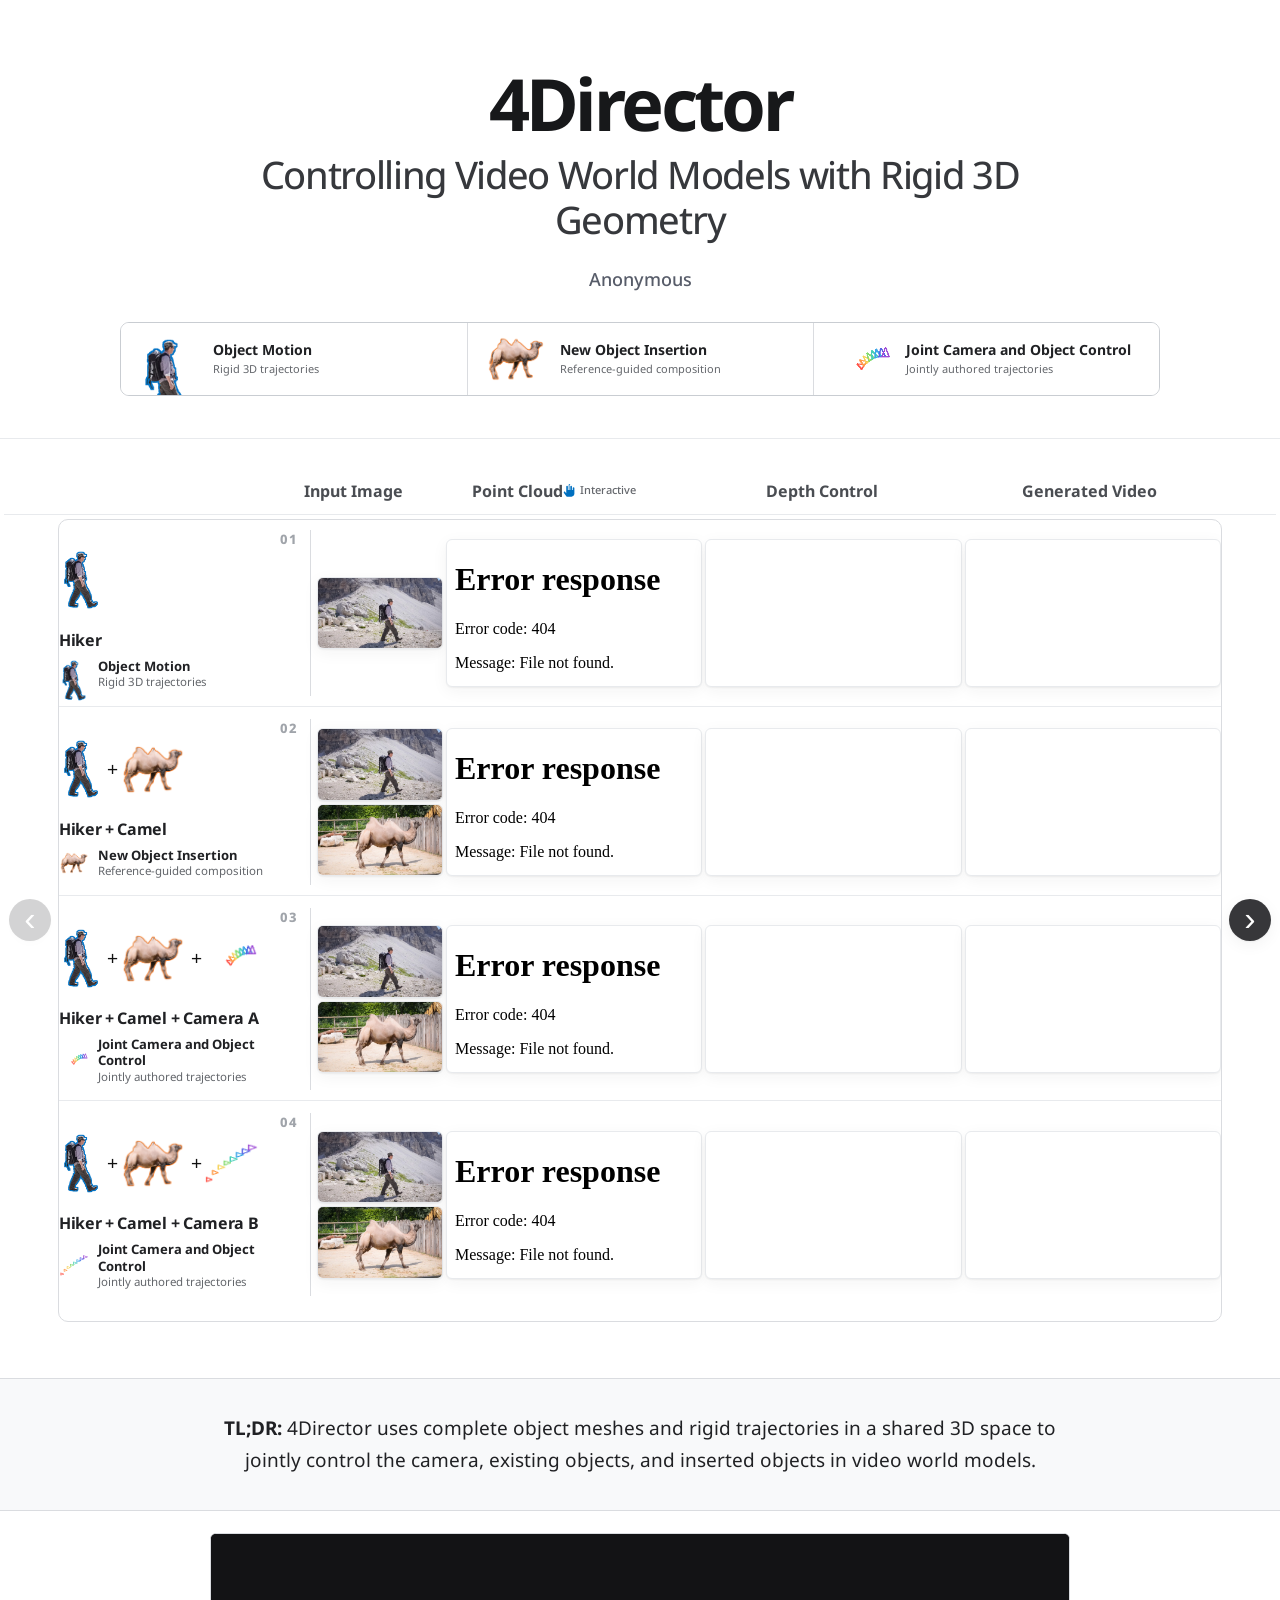
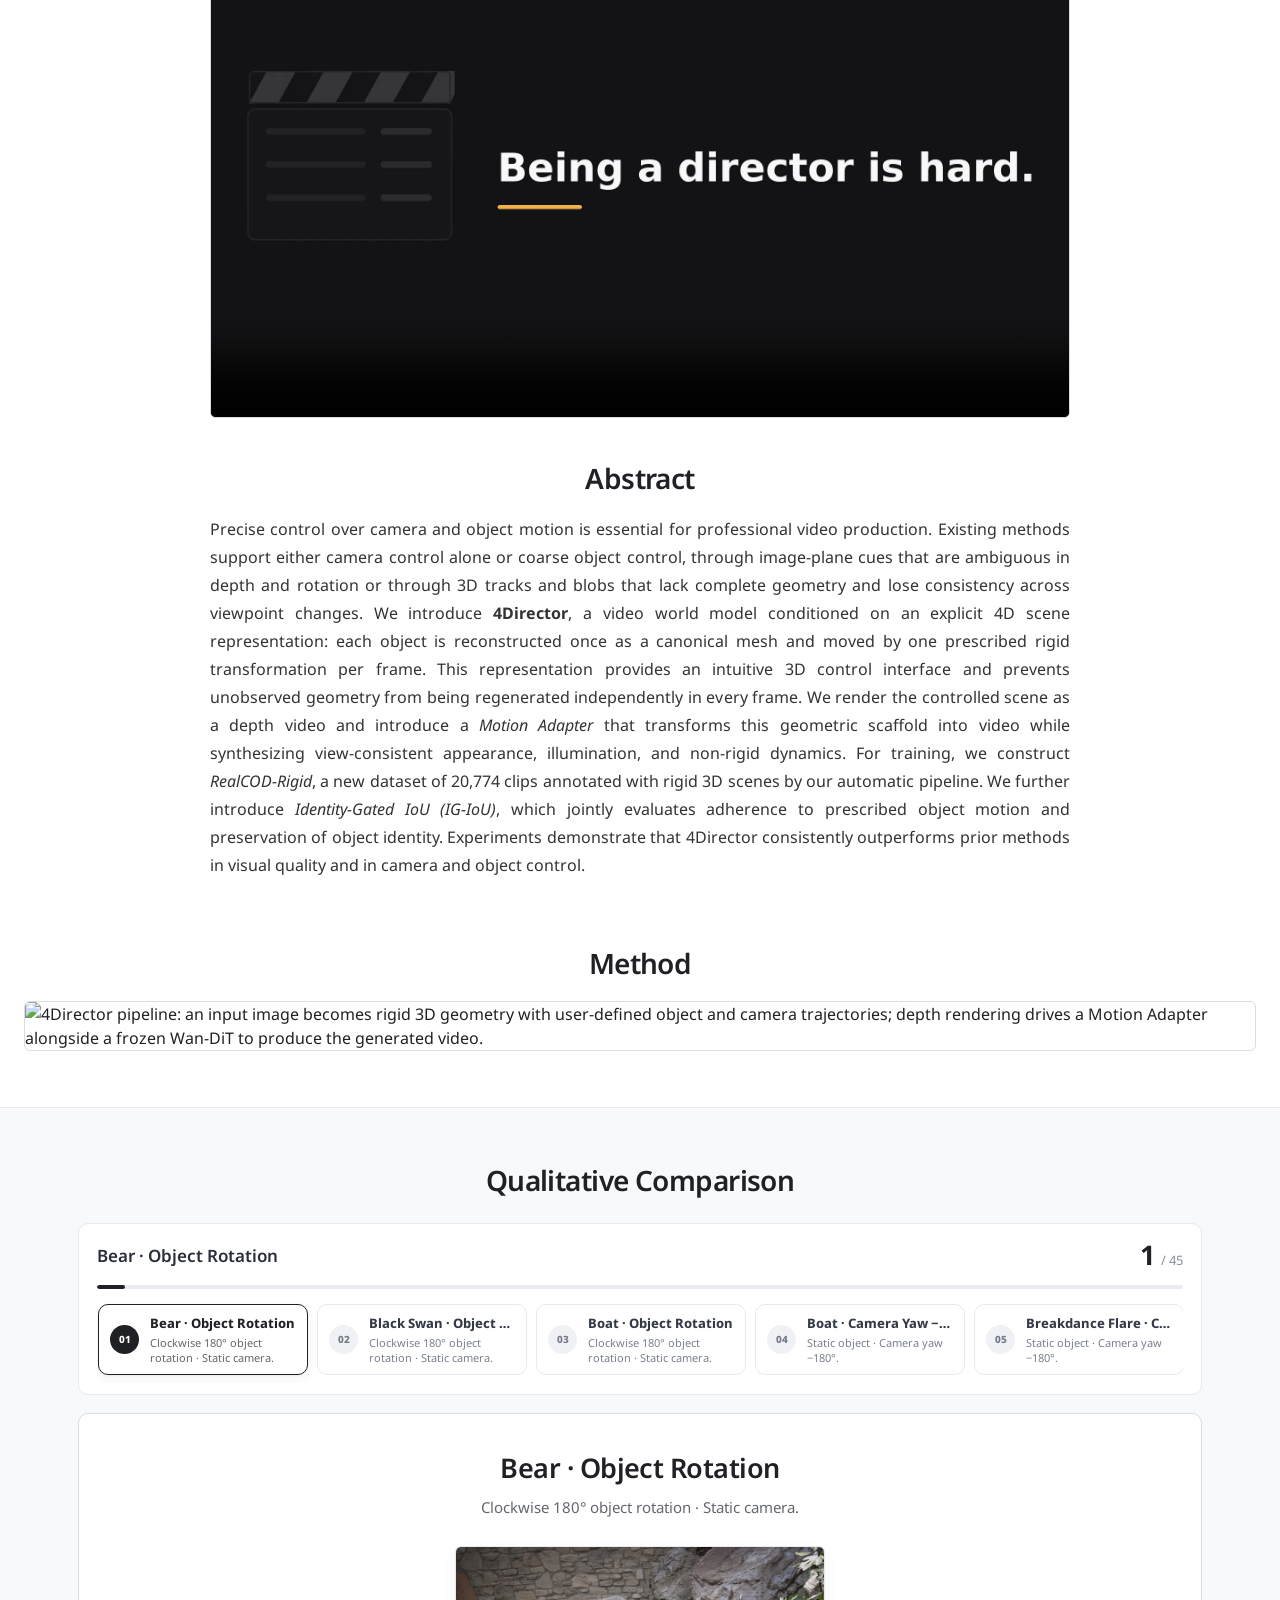
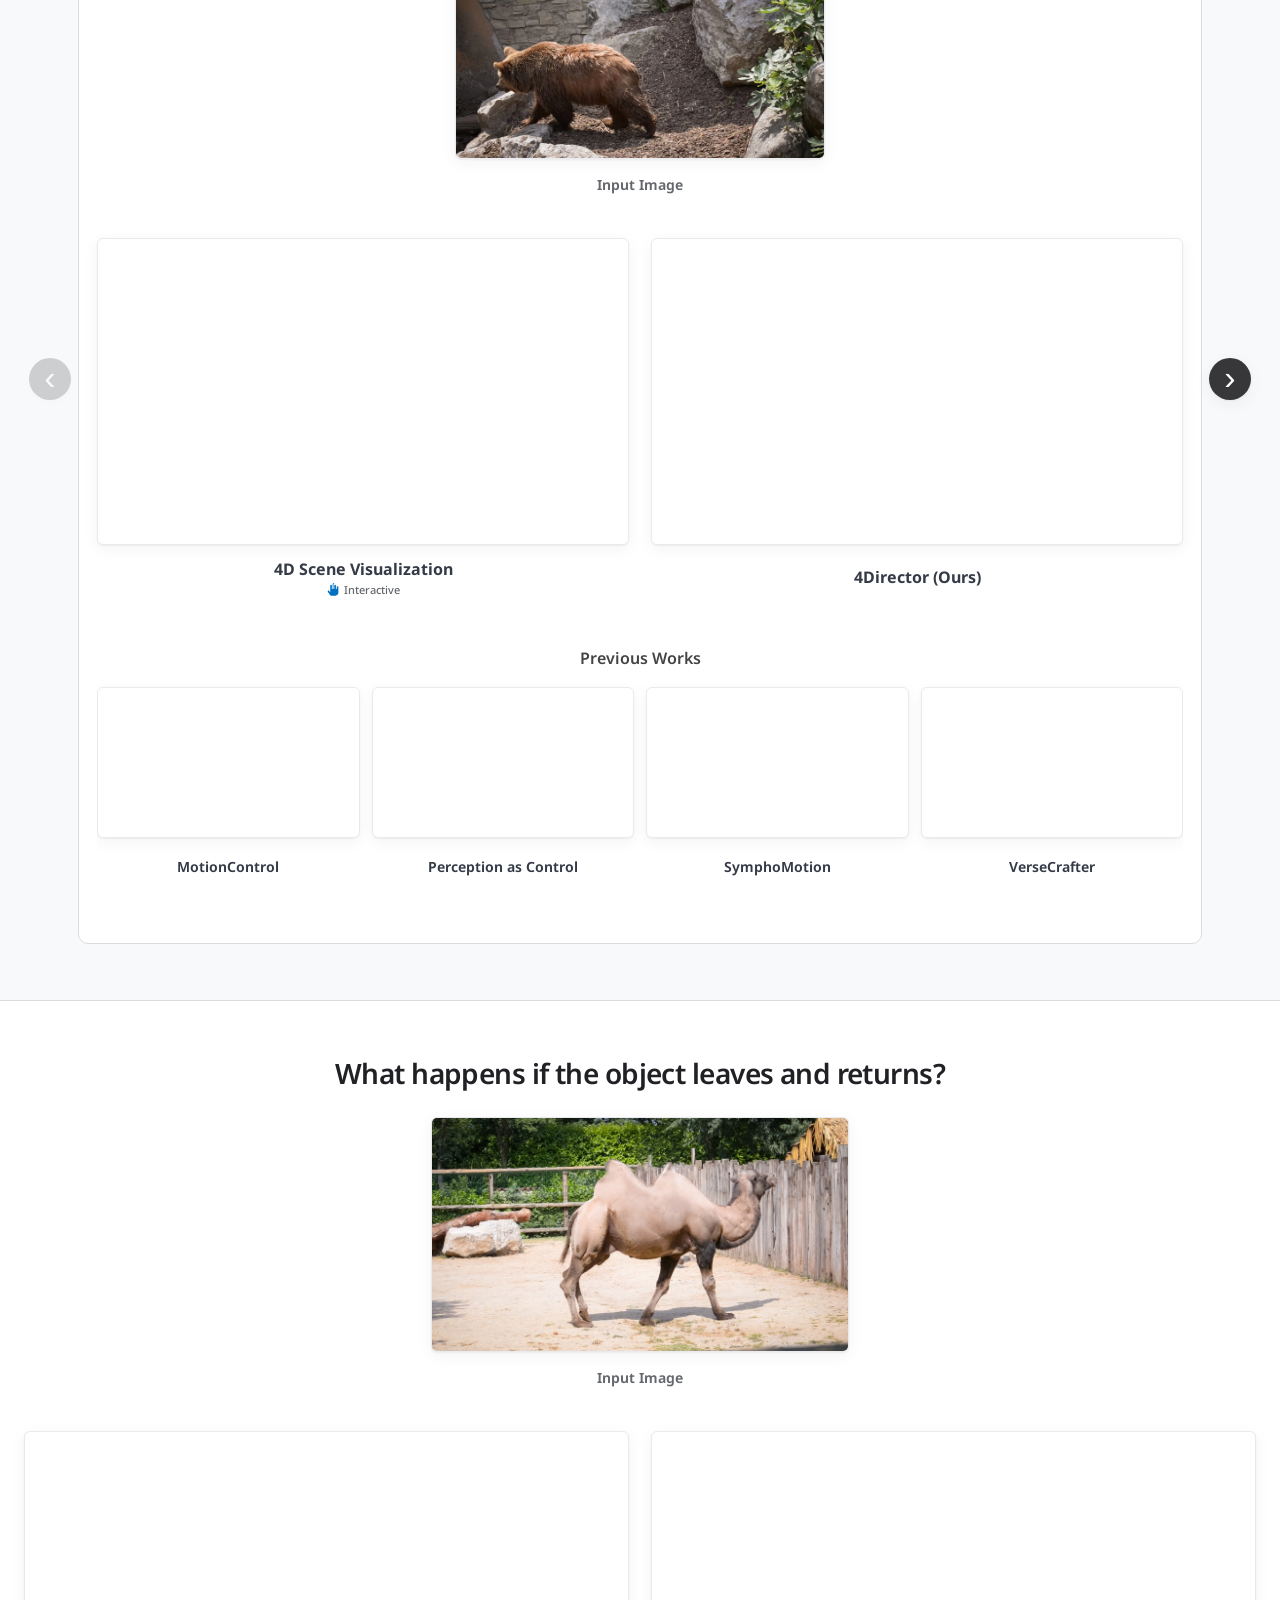
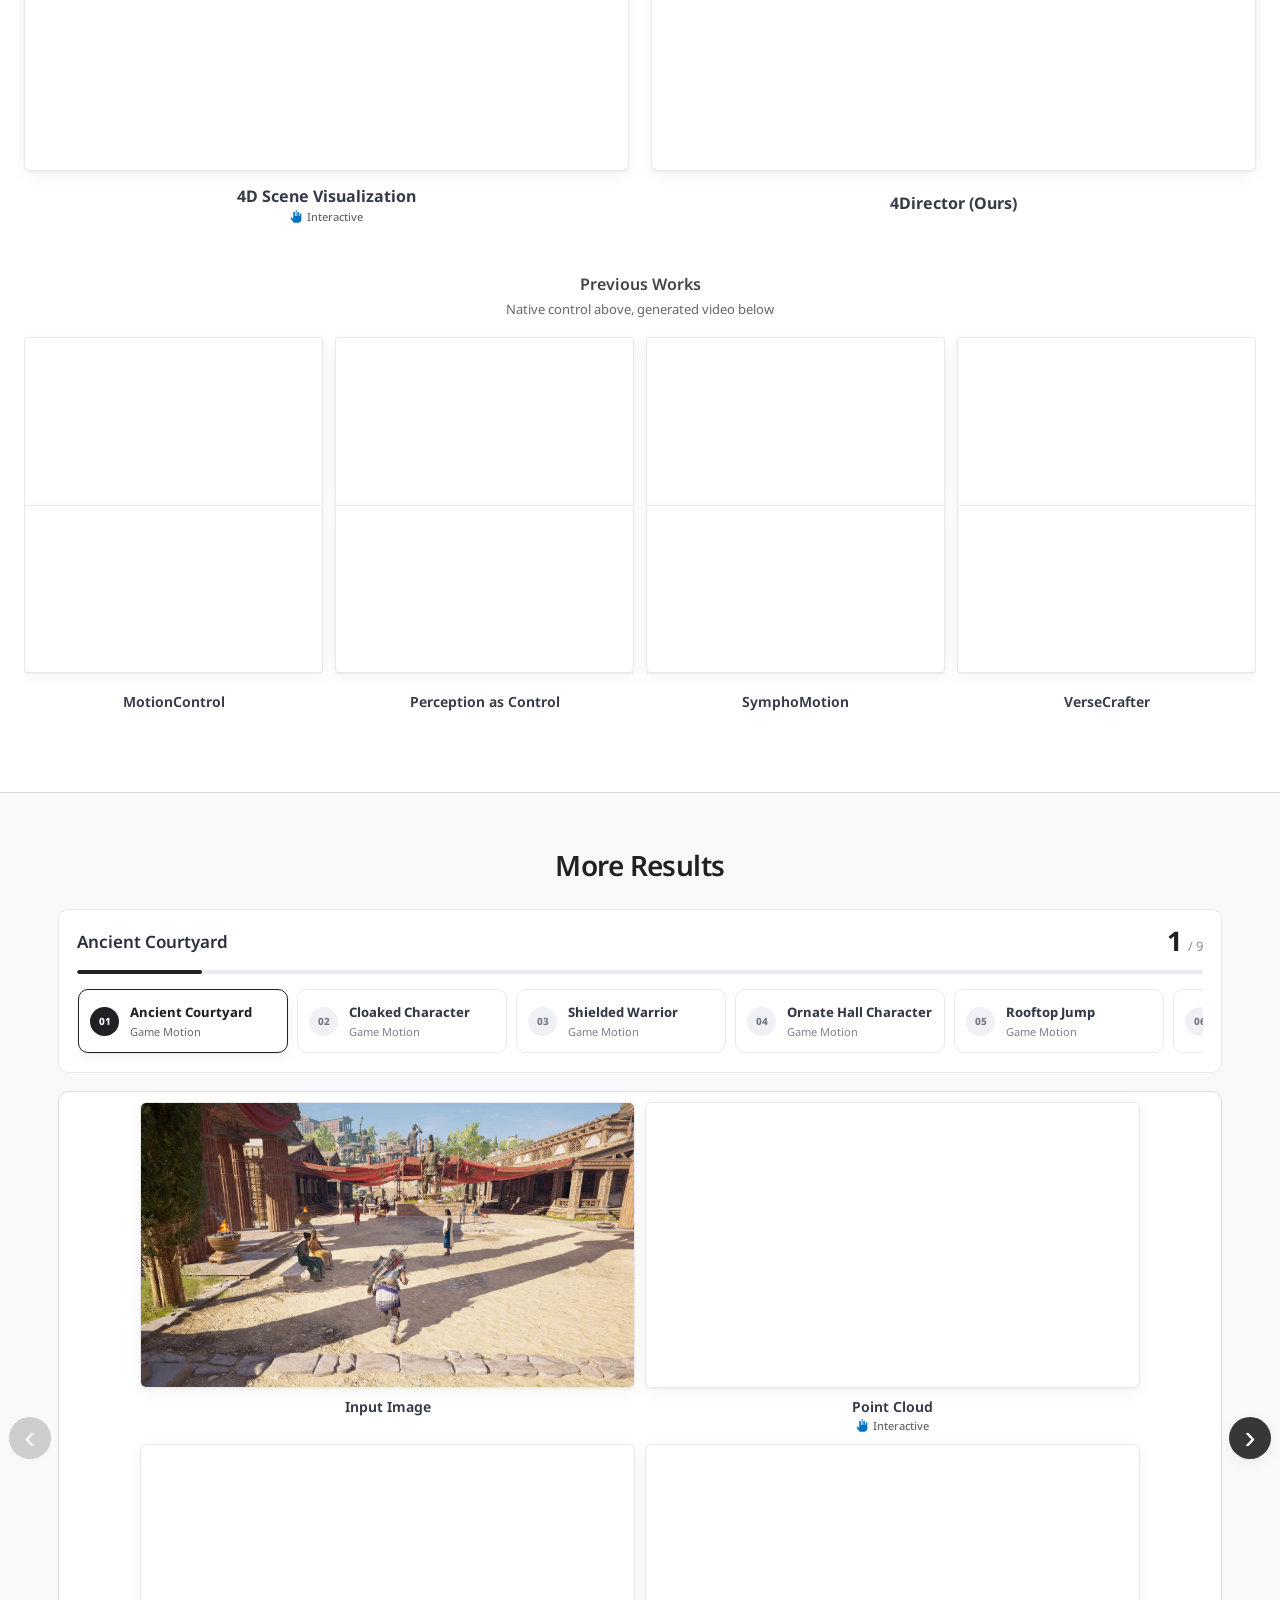
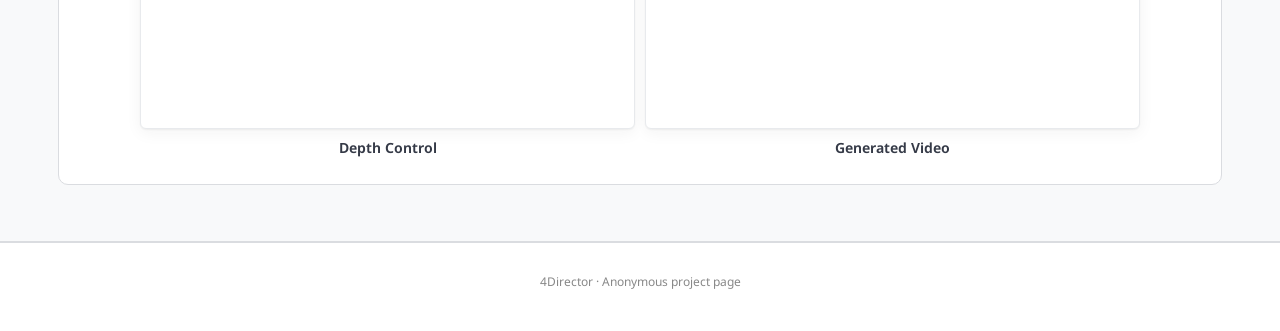
==== commit 0dac2f24: "Unify section widths, headings and spacing across the page. Co-authored-by: Cursor <cursoragent@curs" ====
--- a/full.html
+++ b/full.html
@@ -19,11 +19,11 @@
     rel="stylesheet"
     href="https://fonts.googleapis.com/css?family=Google+Sans|Noto+Sans|Castoro"
   >
-  <link rel="stylesheet" href="./project-page.css?v=20260925-input">
+  <link rel="stylesheet" href="./project-page.css?v=20260925-layout">
   <!-- qualitative-cases.js first: it exports the carousel and the lazy
        media observers that teaser.js reuses. -->
-  <script defer src="./qualitative-cases.js?v=20260925-input"></script>
-  <script defer src="./teaser.js?v=20260925-input"></script>
+  <script defer src="./qualitative-cases.js?v=20260925-layout"></script>
+  <script defer src="./teaser.js?v=20260925-layout"></script>
 </head>
 <body data-edition="full">
   <header class="publication-hero">
--- a/project-page.css
+++ b/project-page.css
@@ -1546,3 +1546,152 @@
     padding-left: 14px;
   }
 }
+
+/* ===========================================================================
+   Layout consistency
+   One content width, one text width, one heading style and one vertical
+   rhythm for every section. Carousels add 2 x 54px around the content width
+   for their overlaid arrows, so their visible box matches the plain sections.
+   =========================================================================== */
+
+:root {
+  --page-wide: 1240px;
+  --page-text: 860px;
+  --carousel-gutter: 54px;
+  --section-space: 56px;
+}
+
+/* --- section headings ---------------------------------------------------- */
+
+.section-title,
+.qualitative-header h2,
+.teaser-heading h2,
+.showcase-section .teaser-heading h2,
+.authored-comparison-section .teaser-heading h2 {
+  margin: 0;
+  color: var(--paper-ink);
+  font-family: "Google Sans", "Noto Sans", sans-serif;
+  font-size: 28px;
+  font-weight: 600;
+  letter-spacing: -0.02em;
+  line-height: 1.2;
+  text-align: center;
+}
+
+.section-title {
+  margin-bottom: 20px;
+}
+
+.qualitative-header,
+.showcase-section .teaser-heading,
+.authored-comparison-section .teaser-heading {
+  width: min(100%, var(--page-text));
+  margin: 0 auto 26px;
+  padding: 0;
+}
+
+/* The section heading already names the carousel. */
+.qualitative-progress-kicker {
+  display: none;
+}
+
+.qualitative-progress-current-title {
+  margin-top: 0;
+}
+
+/* --- widths --------------------------------------------------------------- */
+
+.supplementary-figure {
+  width: min(100%, var(--page-text));
+}
+
+.pipeline-figure {
+  width: min(100%, var(--page-wide));
+  margin-top: 0;
+}
+
+main.teaser-container,
+.qualitative-container,
+.showcase-section .showcase-carousel-mount {
+  width: min(100%, calc(var(--page-wide) + 2 * var(--carousel-gutter)));
+  margin-right: auto;
+  margin-left: auto;
+  padding: 0;
+}
+
+.authored-comparison-container {
+  width: min(100%, var(--page-wide));
+}
+
+.qualitative-hero-row,
+.qualitative-baseline-row {
+  width: 100%;
+}
+
+.qualitative-hero-row {
+  padding: 8px 0 12px;
+}
+
+.qualitative-baseline-row {
+  padding: 4px 0 15px;
+}
+
+.qualitative-hero-row .media-title {
+  font-size: 16px;
+}
+
+.qualitative-carousel-viewport,
+.qualitative-progress {
+  border-radius: 10px;
+}
+
+/* --- vertical rhythm ------------------------------------------------------ */
+
+.teaser-section {
+  padding-top: 40px;
+  padding-bottom: var(--section-space);
+}
+
+.pipeline-section {
+  padding-bottom: var(--section-space);
+}
+
+.qualitative-section,
+.authored-comparison-section,
+.showcase-section {
+  padding-top: var(--section-space);
+  padding-bottom: var(--section-space);
+}
+
+/* --- results section ------------------------------------------------------ */
+
+/* The navigator above already shows the case name and category, so the rail
+   would only repeat it; the two-by-two panels take the full row instead. */
+.showcase-section .feature-rail {
+  display: none;
+}
+
+.showcase-section .case {
+  grid-template-columns: minmax(0, 1fr);
+}
+
+.showcase-section .media-grid.is-paired {
+  width: min(100%, 1000px);
+  margin: 0 auto;
+}
+
+@media (max-width: 760px) {
+  main.teaser-container,
+  .qualitative-container,
+  .showcase-section .showcase-carousel-mount {
+    width: 100%;
+  }
+
+  .section-title,
+  .qualitative-header h2,
+  .teaser-heading h2,
+  .showcase-section .teaser-heading h2,
+  .authored-comparison-section .teaser-heading h2 {
+    font-size: 23px;
+  }
+}
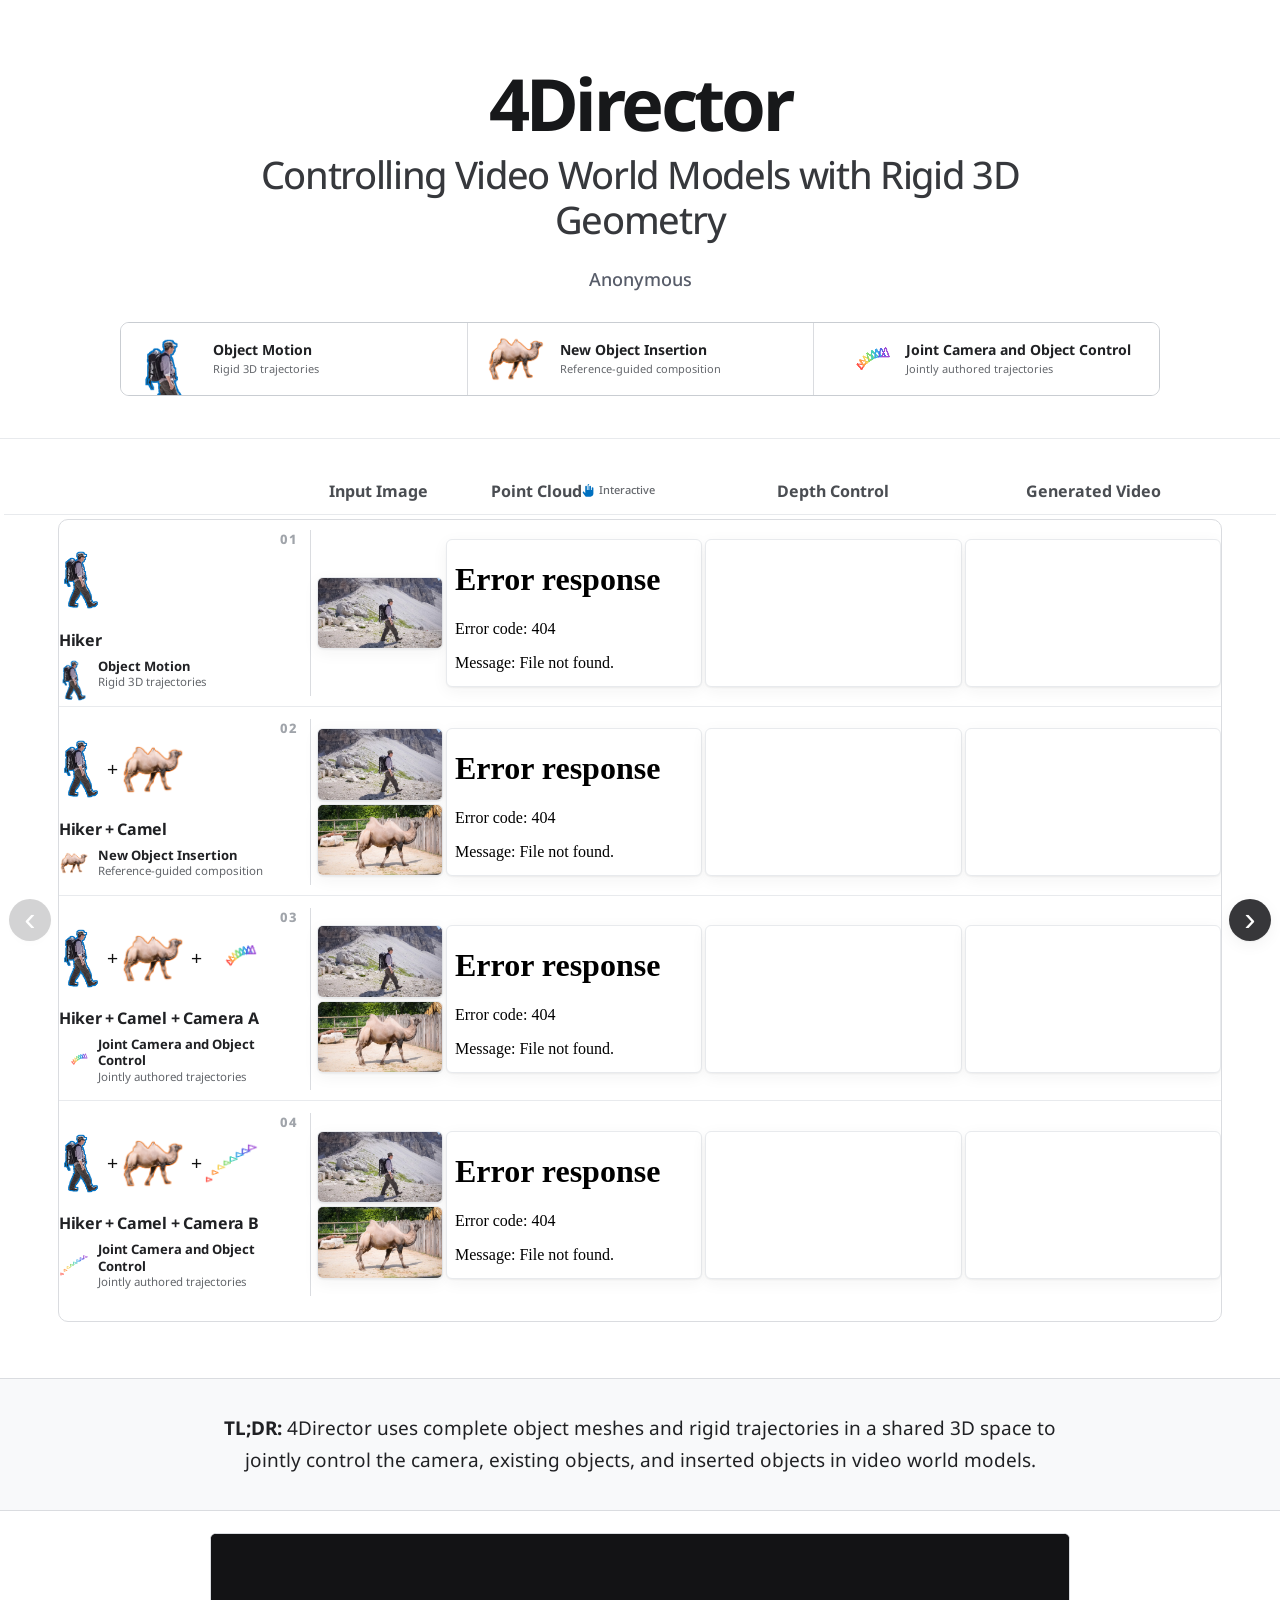
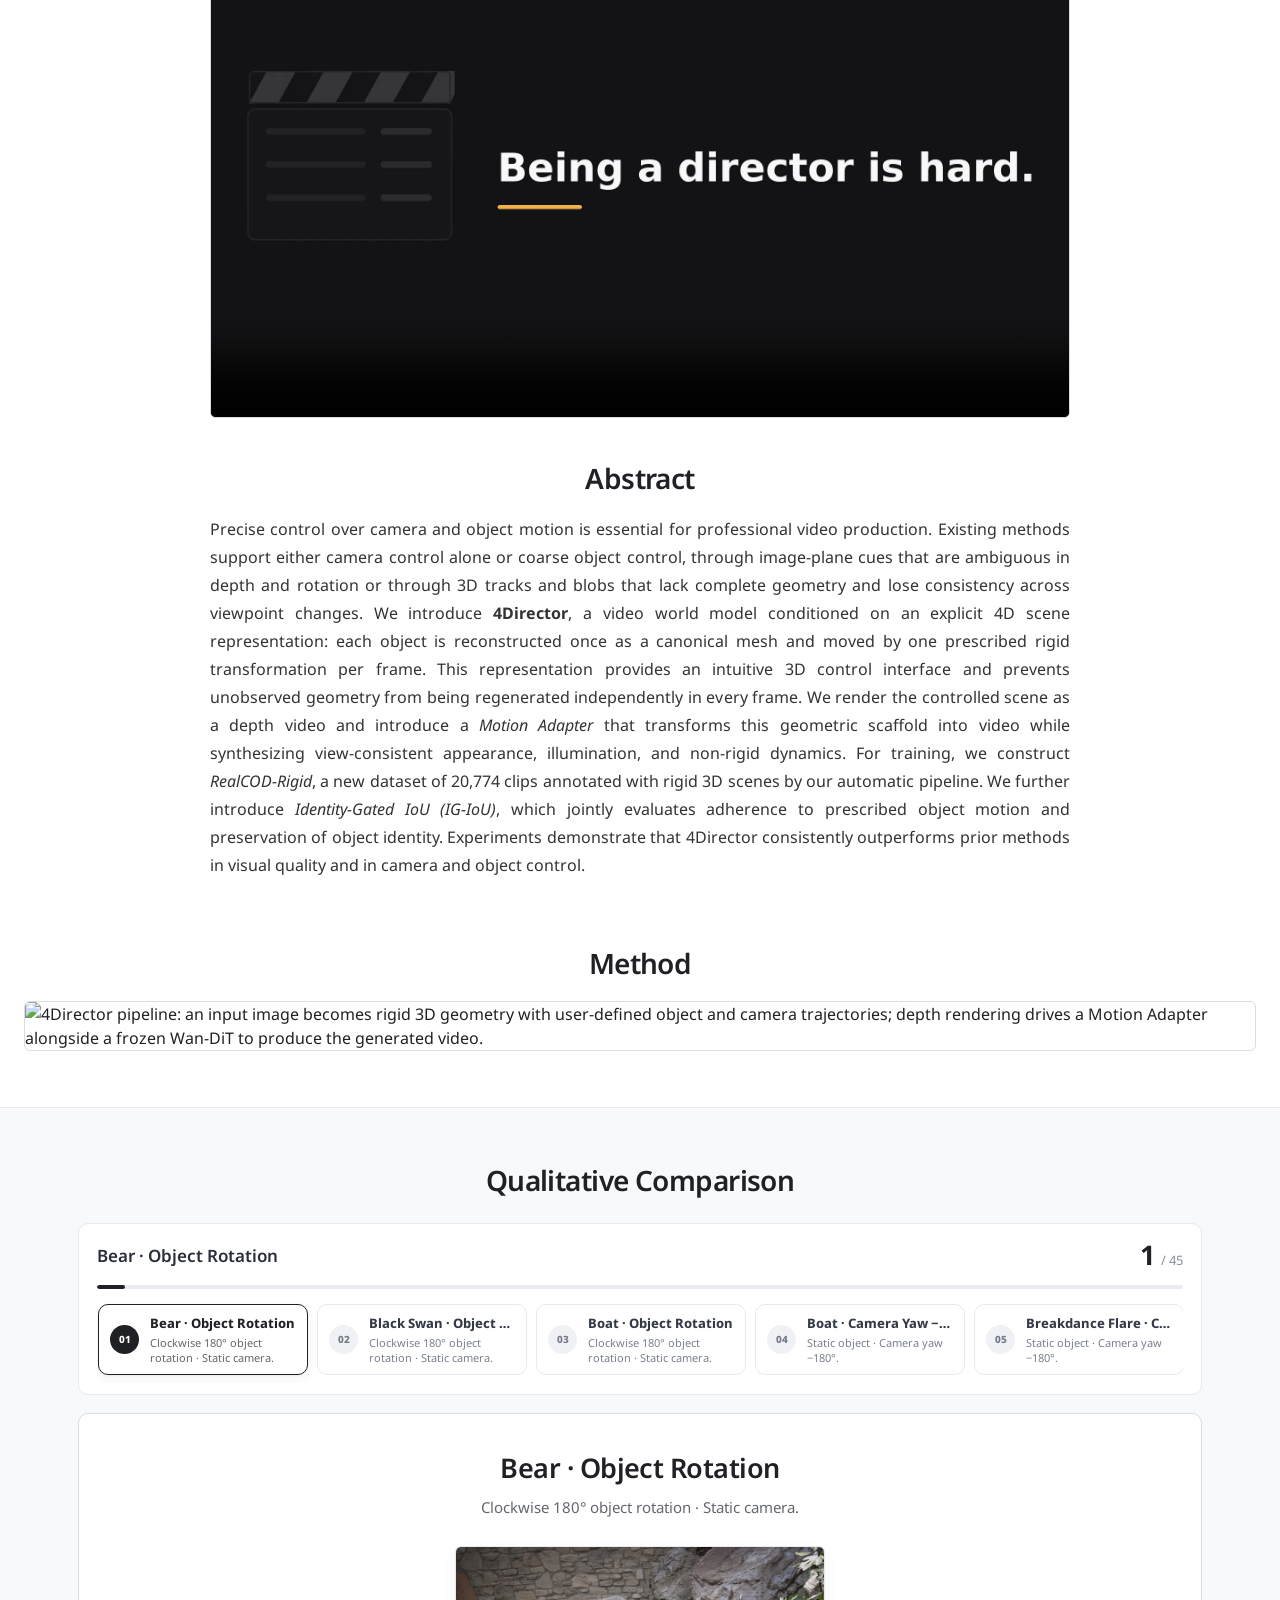
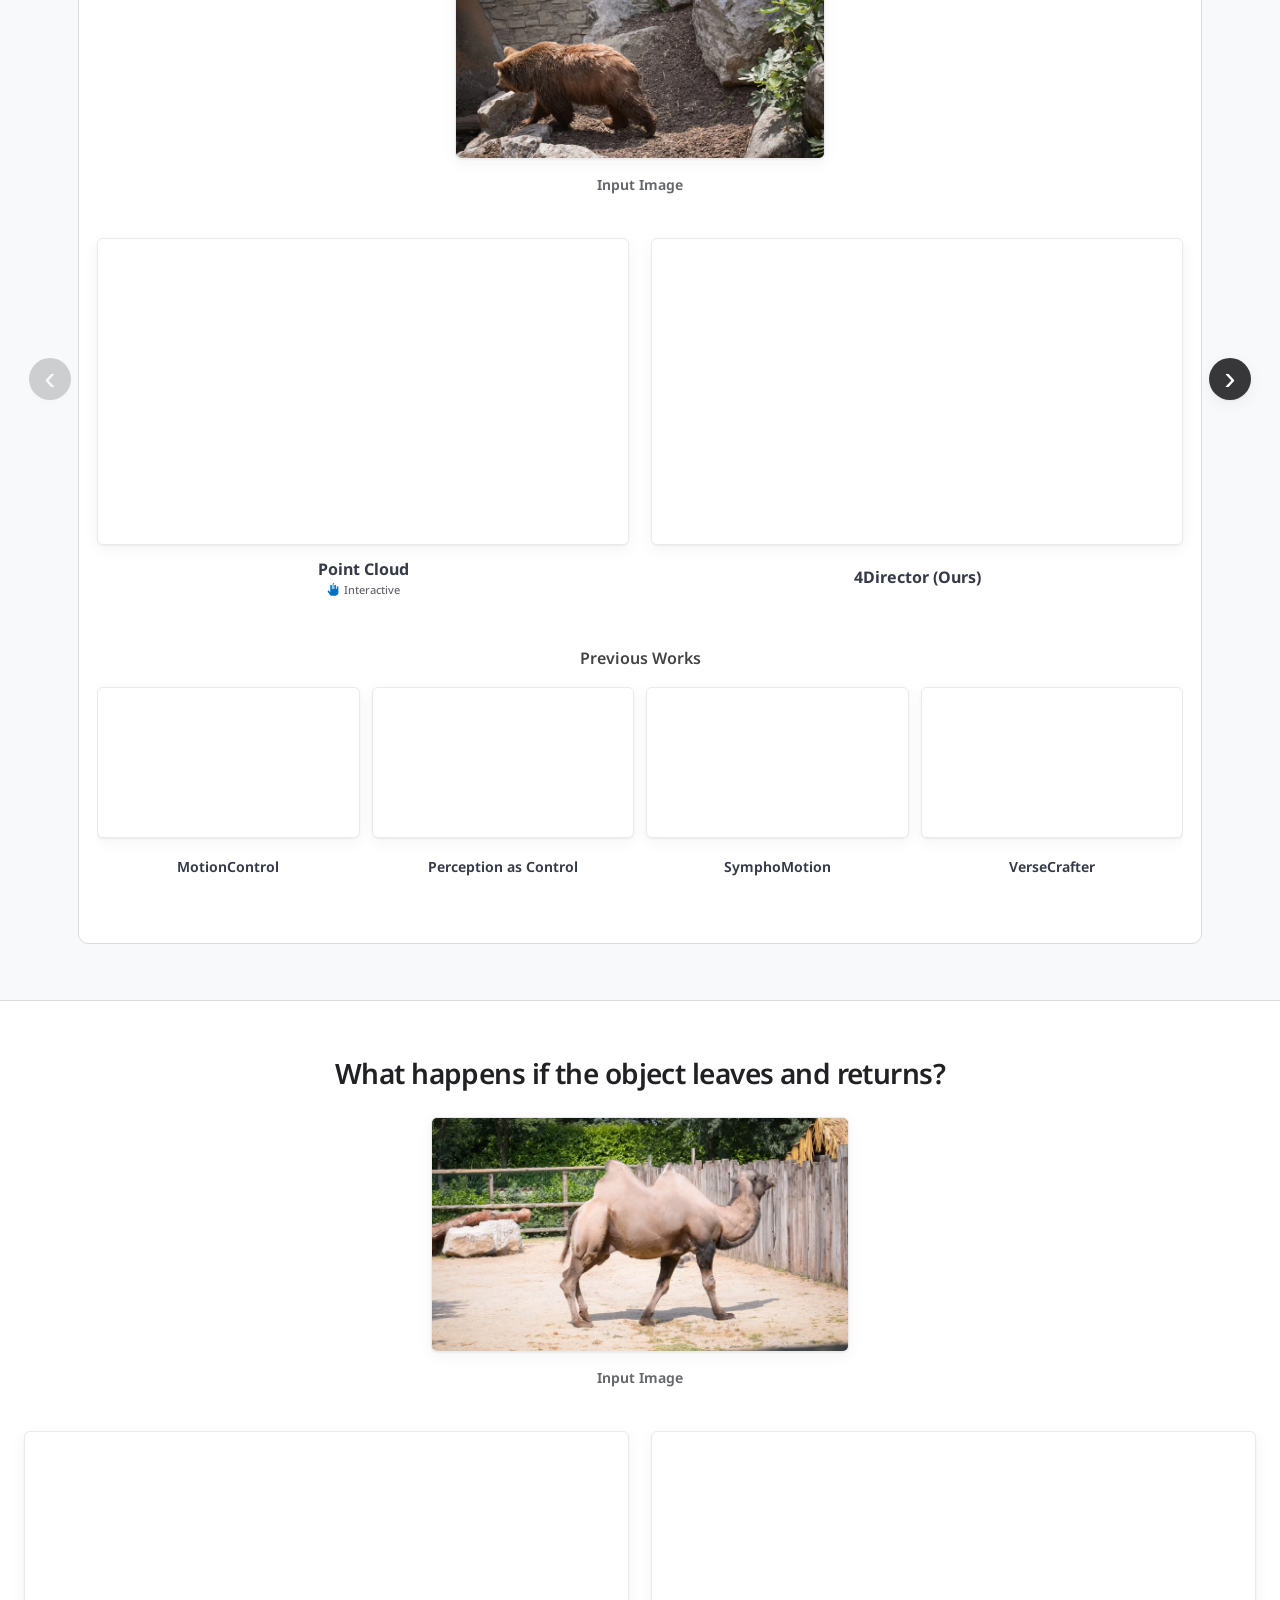
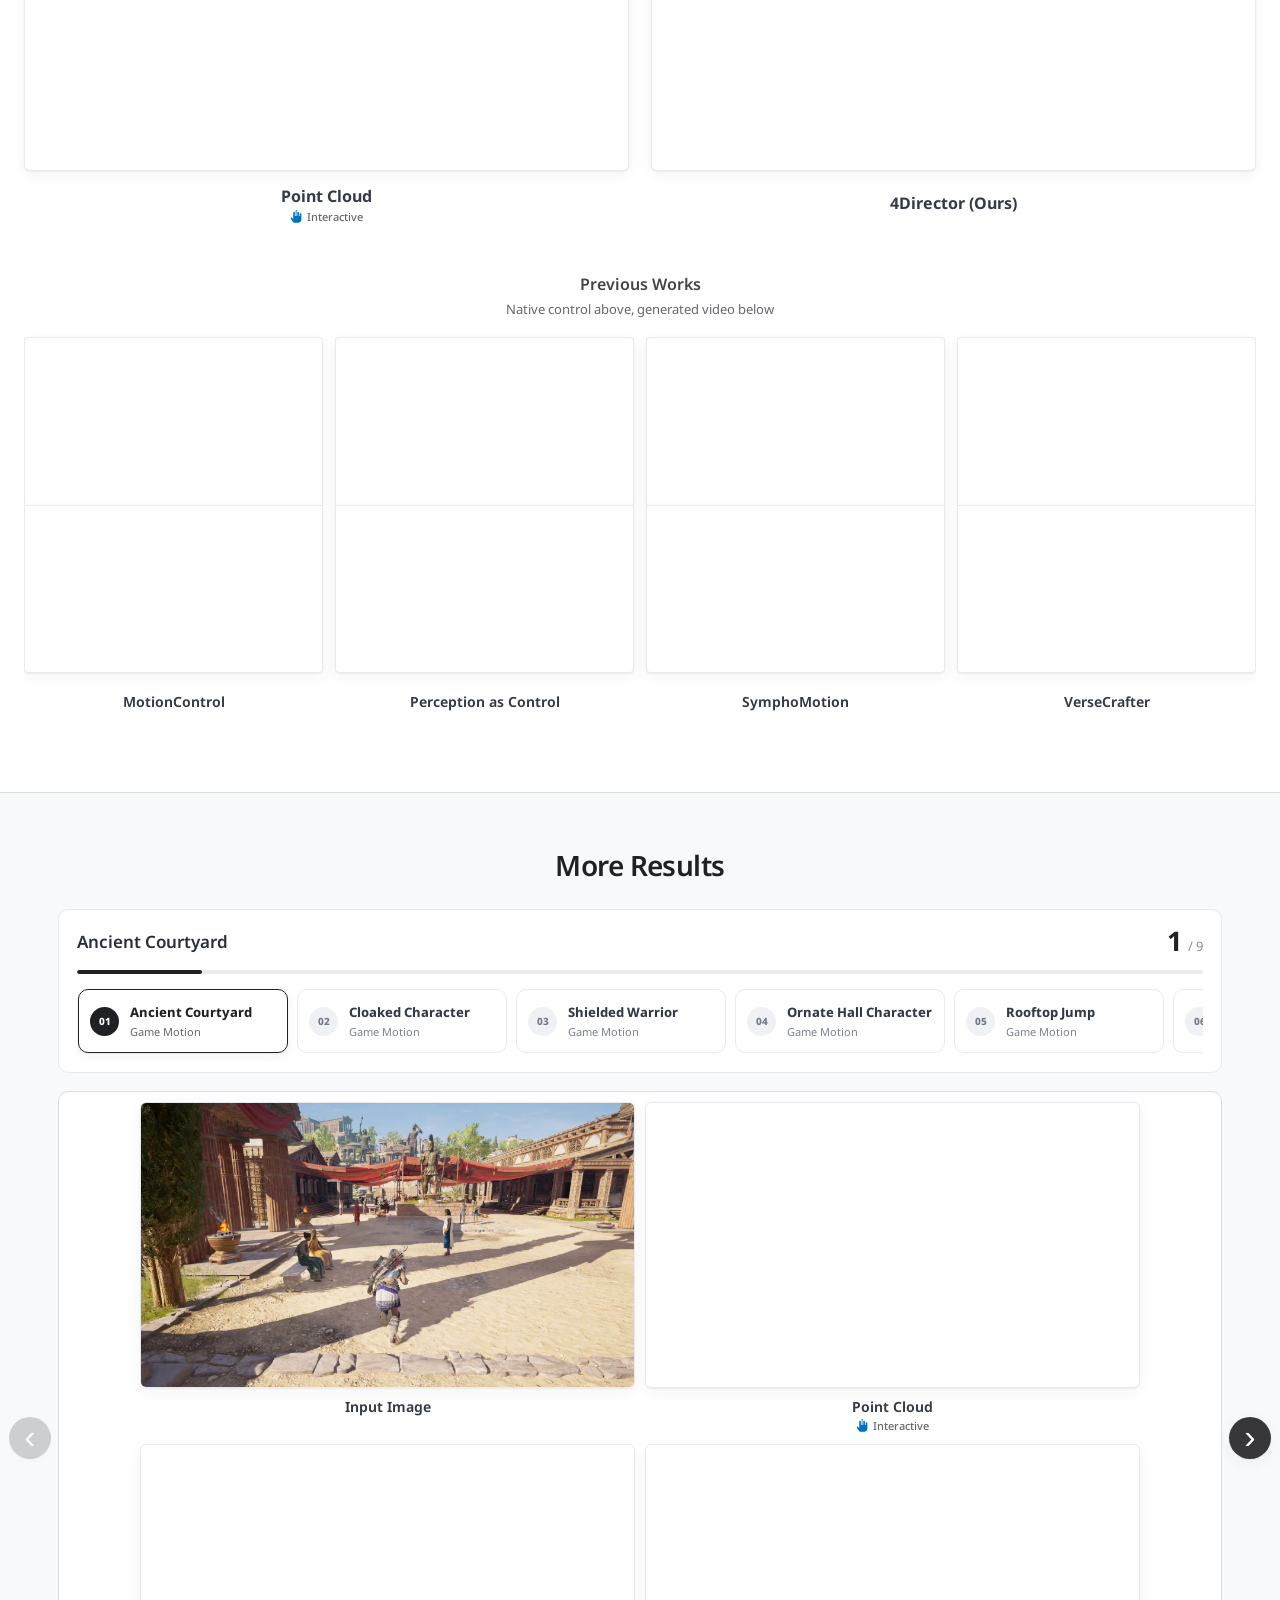
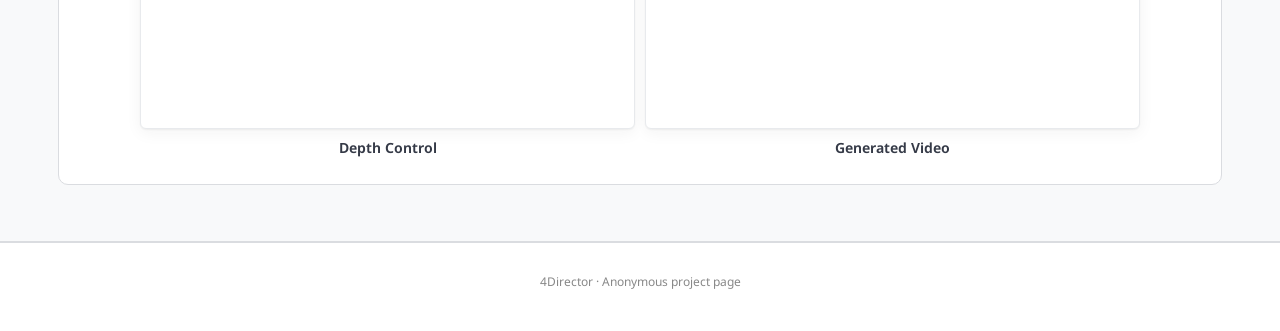
==== commit 01409eba: "Improve mobile layout and standardize Point Cloud labels Co-authored-by: Cursor <cursoragent@cursor." ====
--- a/full.html
+++ b/full.html
@@ -19,11 +19,11 @@
     rel="stylesheet"
     href="https://fonts.googleapis.com/css?family=Google+Sans|Noto+Sans|Castoro"
   >
-  <link rel="stylesheet" href="./project-page.css?v=20260925-layout">
+  <link rel="stylesheet" href="./project-page.css?v=20260925-mobile">
   <!-- qualitative-cases.js first: it exports the carousel and the lazy
        media observers that teaser.js reuses. -->
-  <script defer src="./qualitative-cases.js?v=20260925-layout"></script>
-  <script defer src="./teaser.js?v=20260925-layout"></script>
+  <script defer src="./qualitative-cases.js?v=20260925-mobile"></script>
+  <script defer src="./teaser.js?v=20260925-mobile"></script>
 </head>
 <body data-edition="full">
   <header class="publication-hero">
@@ -193,7 +193,7 @@
 
         <div class="qualitative-hero-row">
           <figure class="media-card">
-            <figcaption class="media-title">4D Scene Visualization<small>Interactive</small></figcaption>
+            <figcaption class="media-title">Point Cloud<small>Interactive</small></figcaption>
             <div class="media-frame">
               <iframe
                 data-lazy-iframe
--- a/project-page.css
+++ b/project-page.css
@@ -220,7 +220,7 @@
 .teaser-column-headings {
   display: grid;
   grid-template-columns:
-    228px
+    255px
     minmax(0, 0.49fr)
     repeat(3, minmax(0, 1fr));
   gap: 3px;
@@ -1694,4 +1694,69 @@
   .authored-comparison-section .teaser-heading h2 {
     font-size: 23px;
   }
-}
+
+  /* Keep interactive media usable at full width, place the two passive
+     outputs side by side, and pair multiple input images in one row. */
+  .teaser-section:not(.showcase-section) .media-grid {
+    grid-template-columns: repeat(2, minmax(0, 1fr));
+    gap: 10px 8px;
+  }
+
+  .teaser-section:not(.showcase-section) .teaser-input-stack,
+  .teaser-section:not(.showcase-section) .media-grid > .media-card:nth-child(2) {
+    grid-column: 1 / -1;
+  }
+
+  .teaser-section:not(.showcase-section) .teaser-input-stack {
+    grid-template-columns: repeat(2, minmax(0, 1fr));
+    align-items: end;
+    gap: 8px;
+  }
+
+  .teaser-section:not(.showcase-section) .teaser-input-stack.is-single-input {
+    grid-template-columns: minmax(0, 1fr);
+    width: min(100%, 300px);
+    margin: 0 auto;
+  }
+
+  .teaser-section .media-title {
+    min-height: 34px;
+    margin-top: 6px;
+    font-size: 14px;
+  }
+
+  .teaser-section .media-title small {
+    font-size: 10px;
+  }
+
+  .qualitative-baseline-row {
+    grid-template-columns: repeat(2, minmax(0, 1fr));
+    gap: 12px 8px;
+    overflow: visible;
+  }
+
+  .qualitative-baseline-row .media-title {
+    min-height: 32px;
+    font-size: 12px;
+  }
+
+  .qualitative-carousel .qualitative-case {
+    padding-right: 7px;
+    padding-left: 7px;
+  }
+
+  .qualitative-hero-row {
+    gap: 12px;
+    margin-top: 20px;
+  }
+
+  .qualitative-case-heading {
+    margin-bottom: 20px;
+  }
+
+  .abstract-copy {
+    font-size: 14px;
+    line-height: 1.68;
+    text-align: left;
+  }
+}
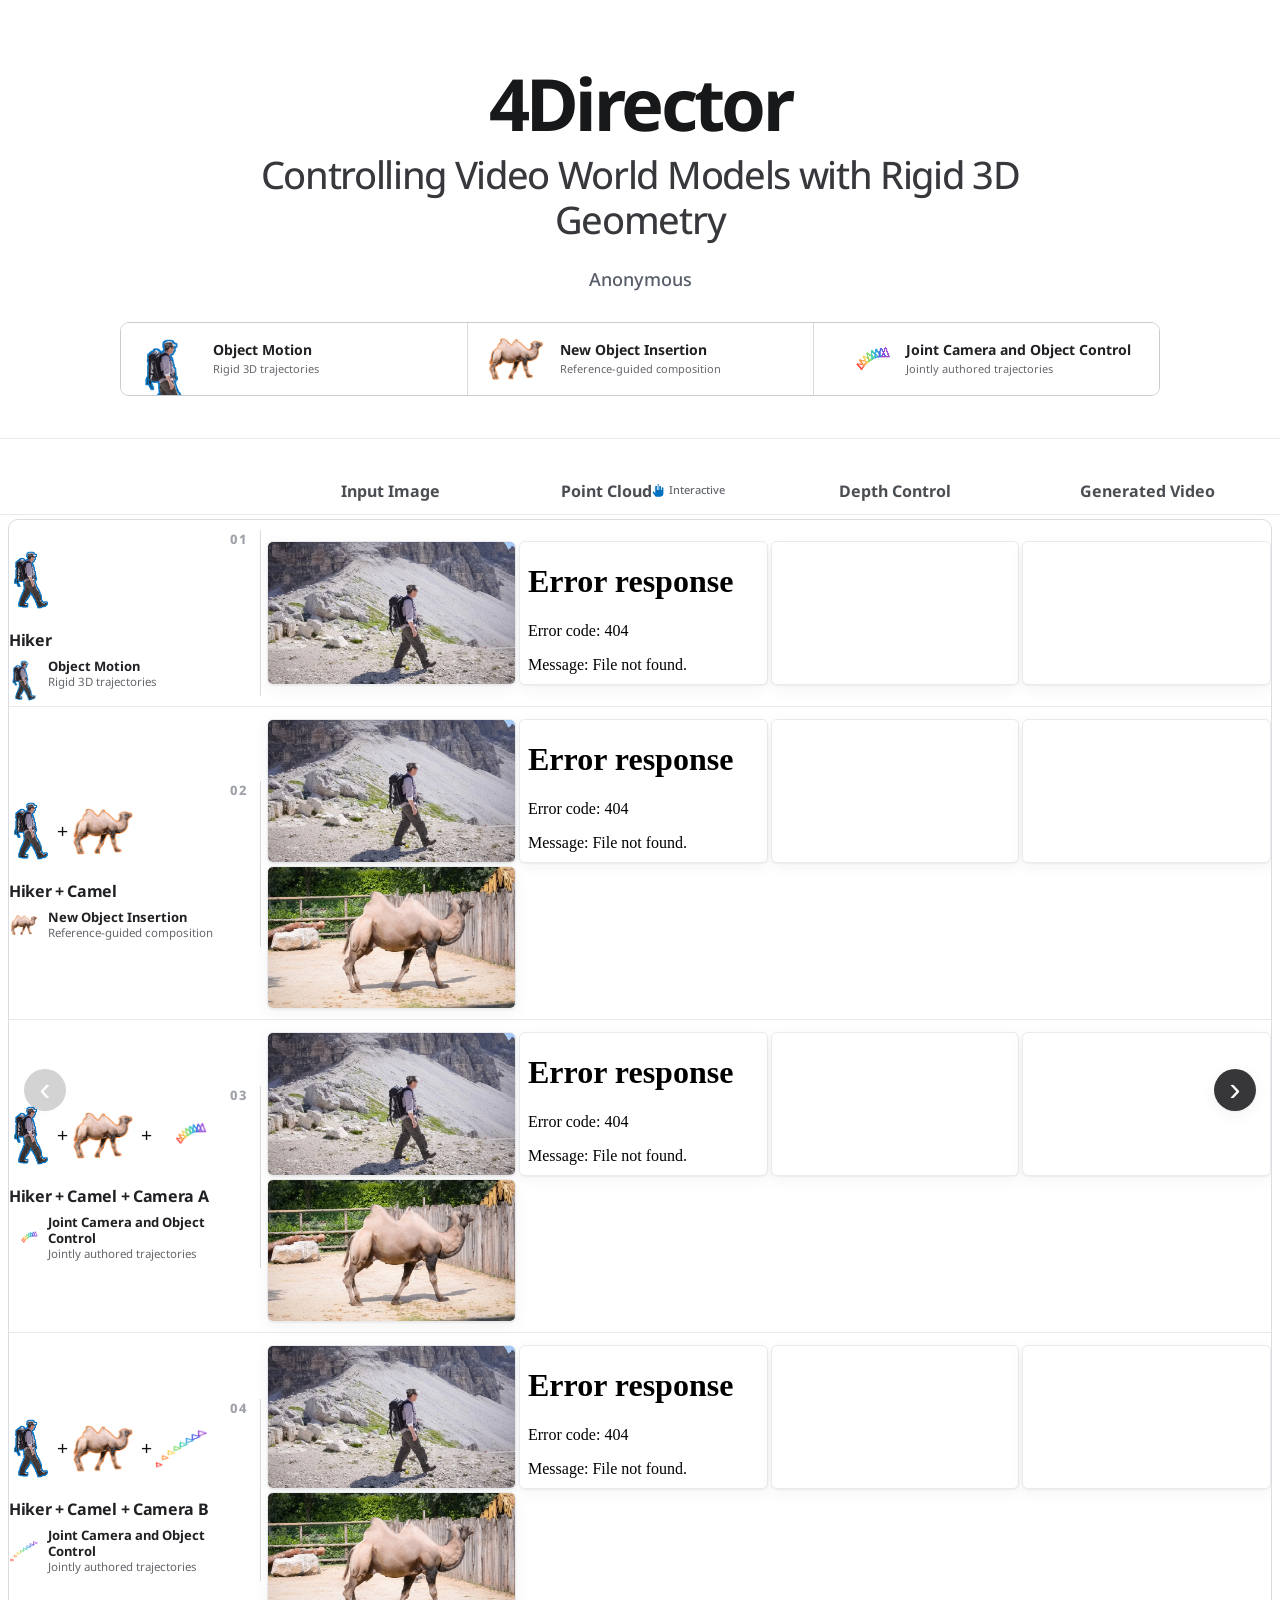
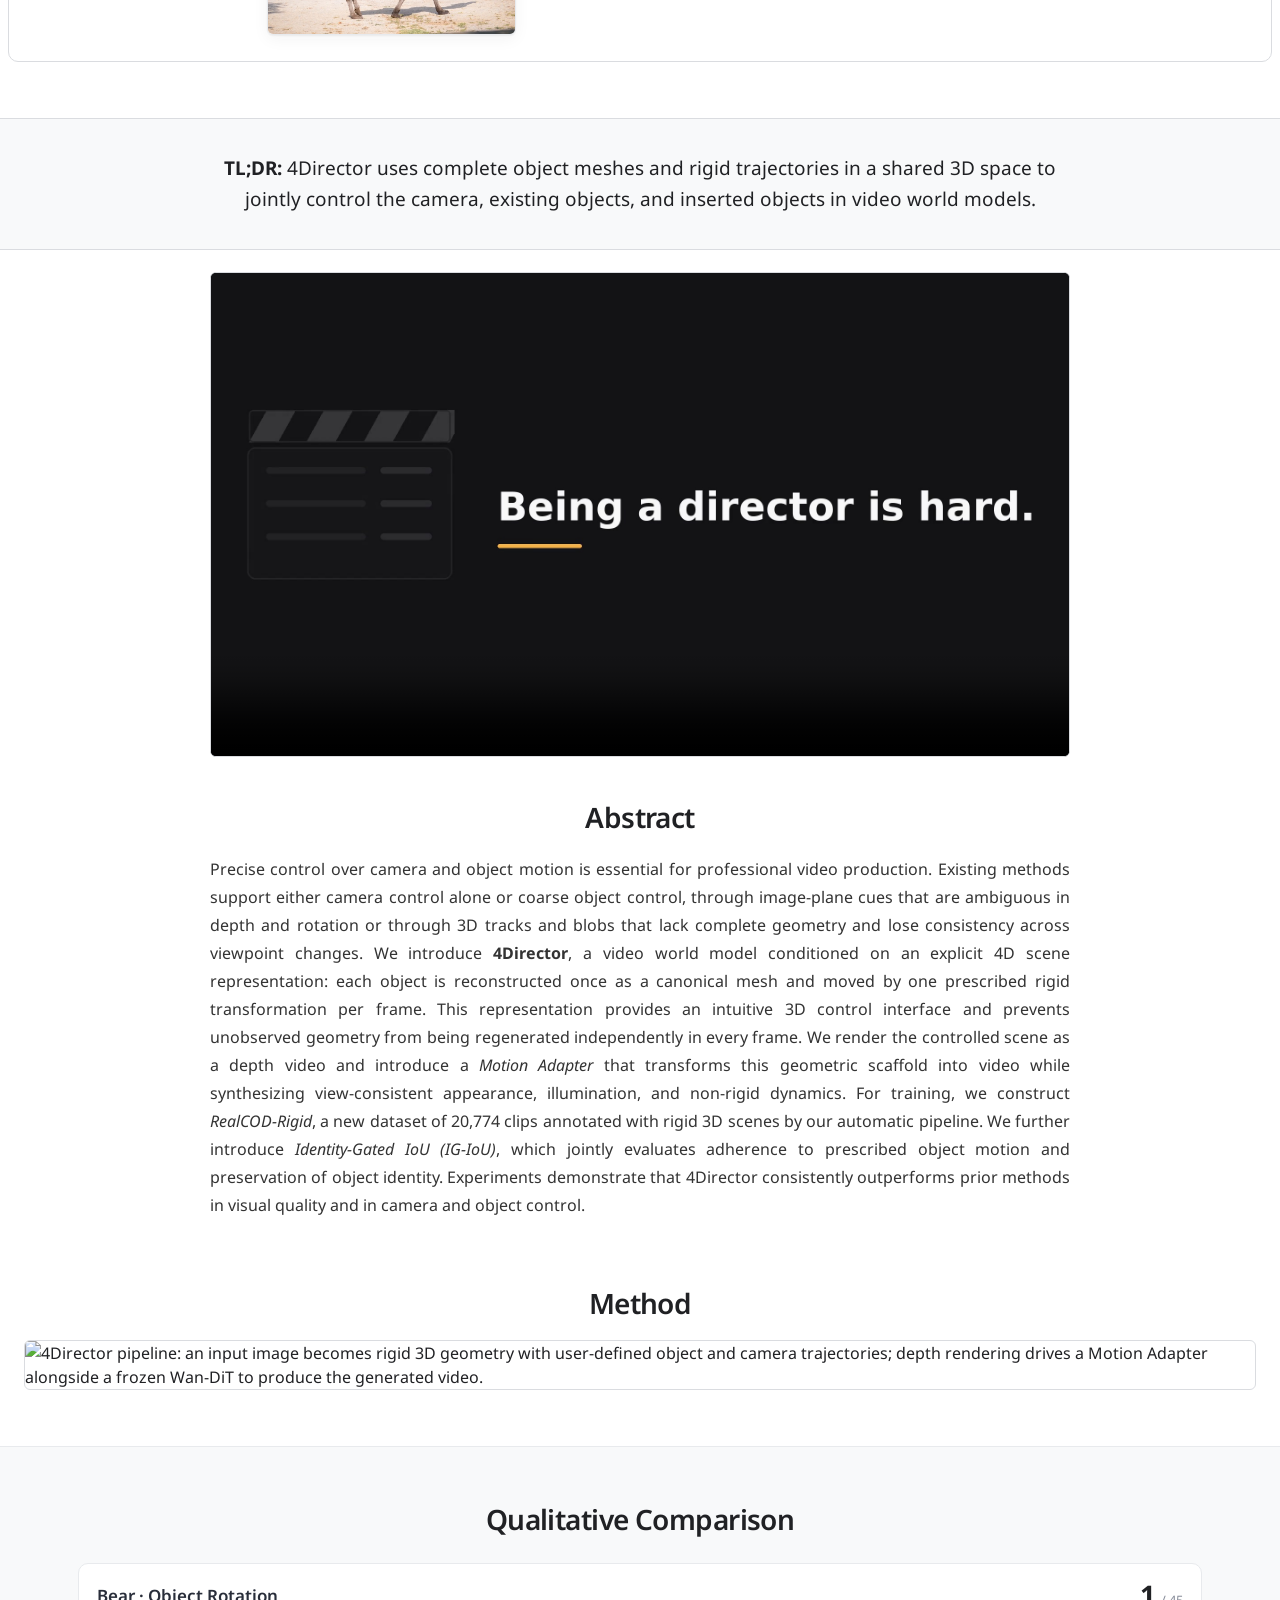
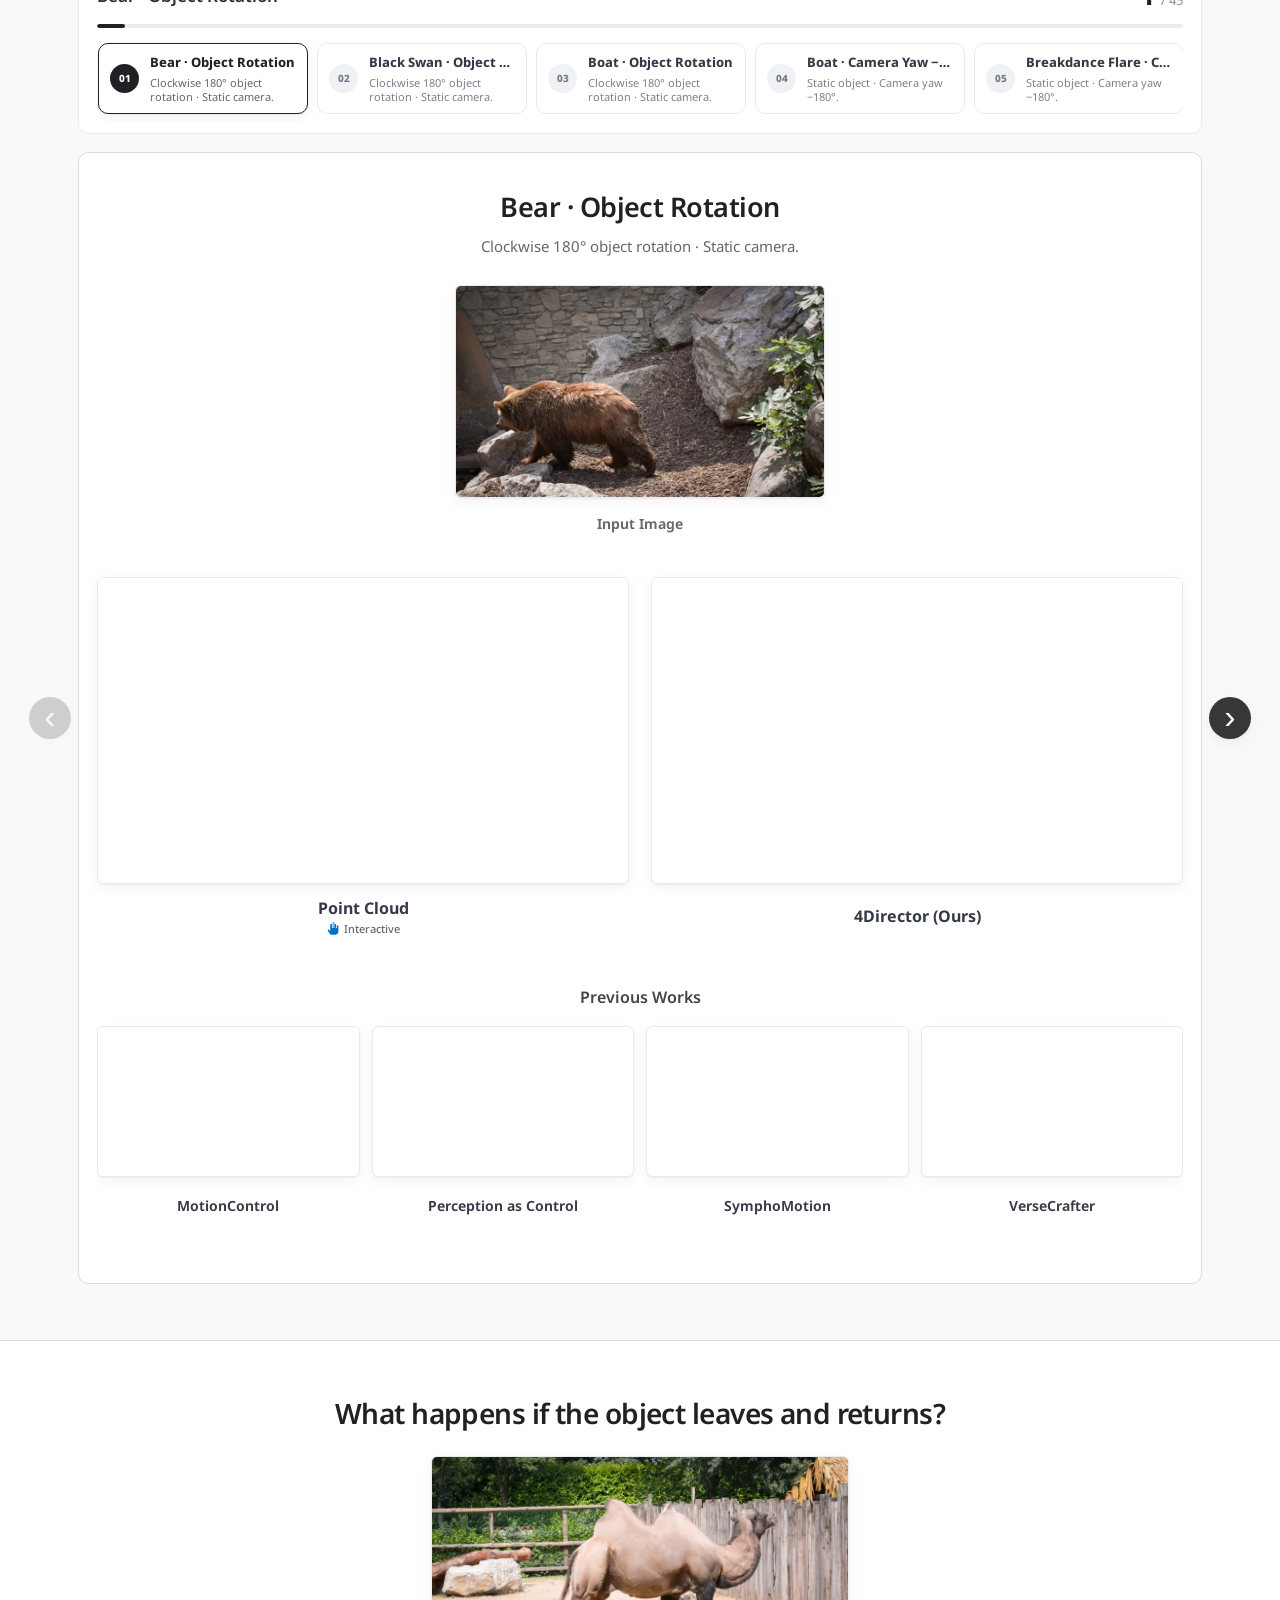
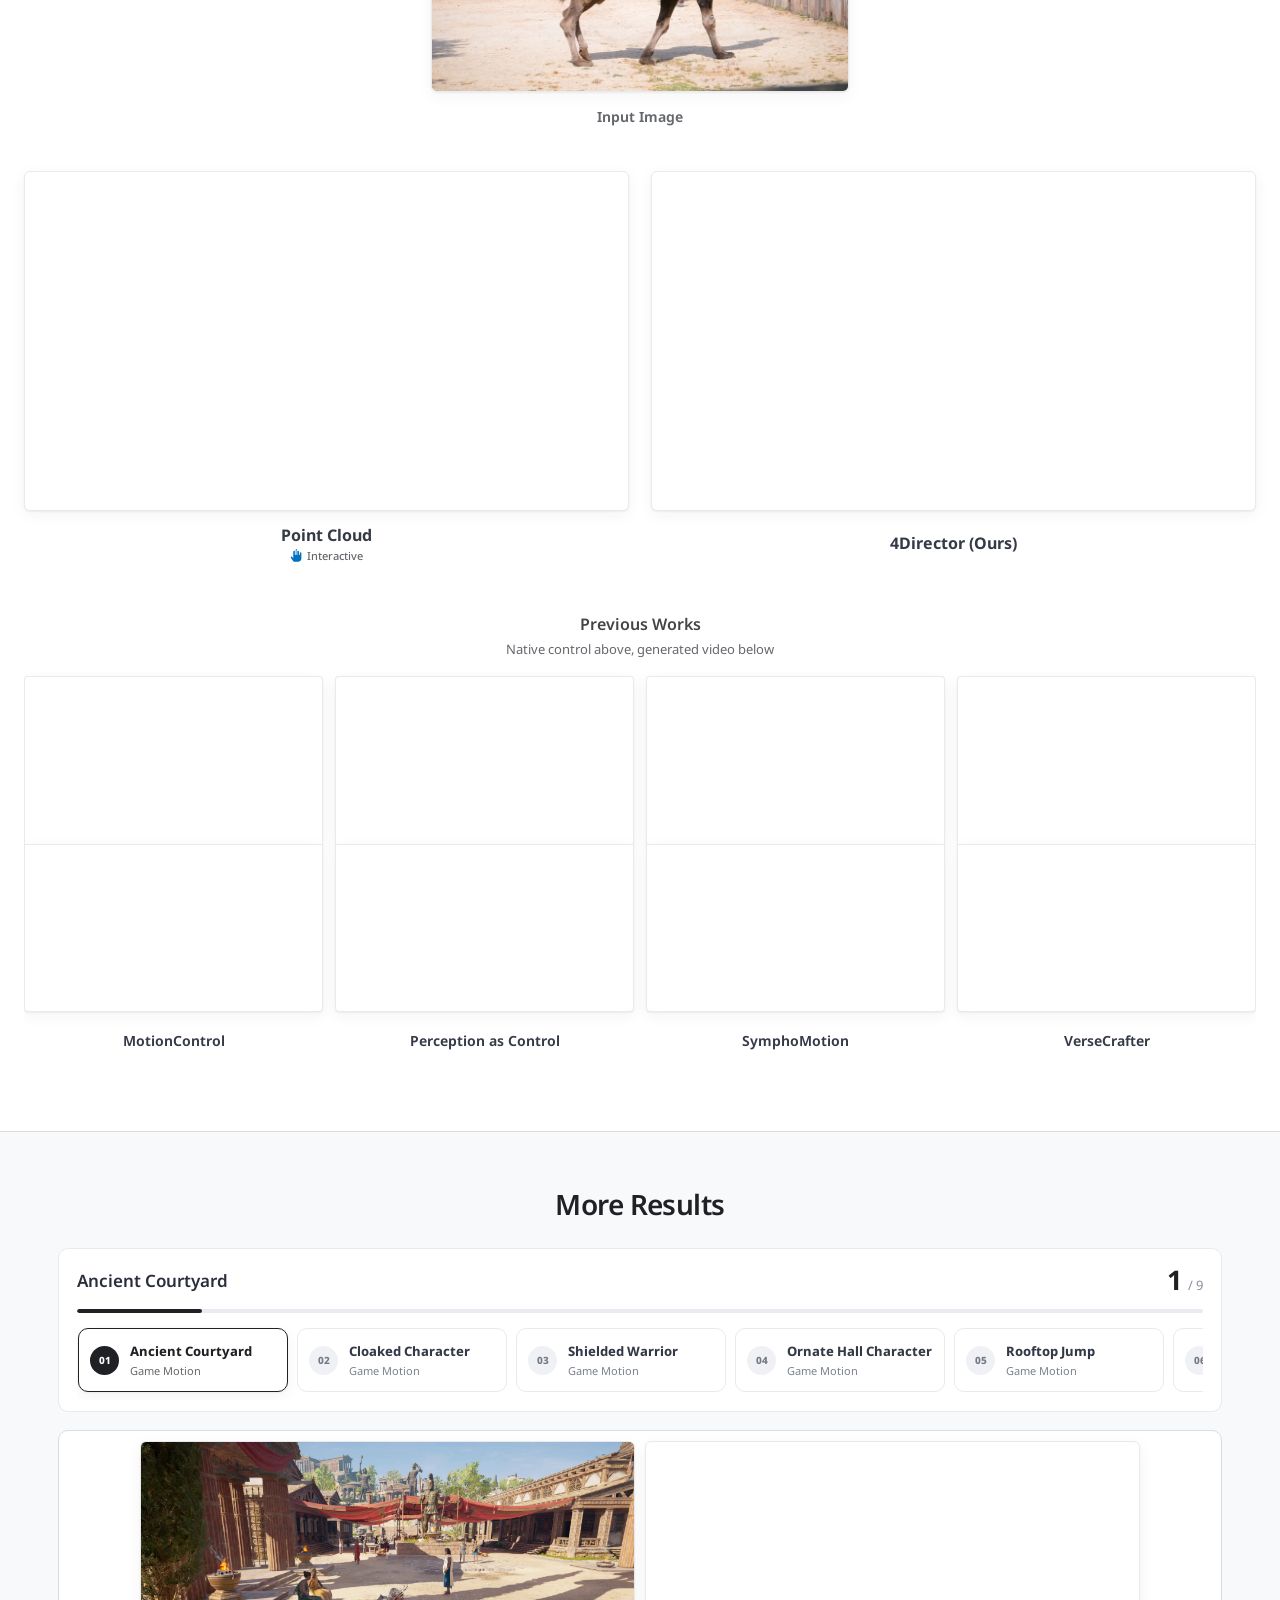
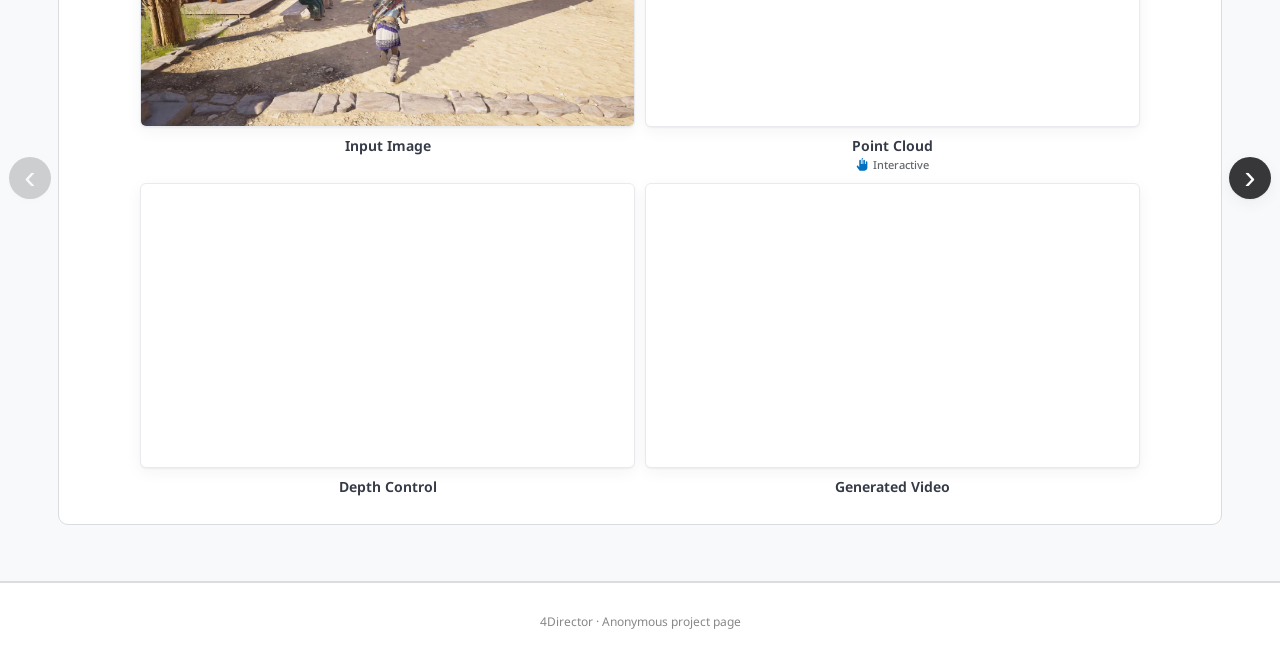
==== commit b3964493: "Let each teaser row span the viewport and enlarge the input images. Co-authored-by: Cursor <cursorag" ====
--- a/full.html
+++ b/full.html
@@ -19,7 +19,7 @@
     rel="stylesheet"
     href="https://fonts.googleapis.com/css?family=Google+Sans|Noto+Sans|Castoro"
   >
-  <link rel="stylesheet" href="./project-page.css?v=20260925-mobile">
+  <link rel="stylesheet" href="./project-page.css?v=20260925-teaser-wide">
   <!-- qualitative-cases.js first: it exports the carousel and the lazy
        media observers that teaser.js reuses. -->
   <script defer src="./qualitative-cases.js?v=20260925-mobile"></script>
--- a/project-page.css
+++ b/project-page.css
@@ -221,8 +221,7 @@
   display: grid;
   grid-template-columns:
     255px
-    minmax(0, 0.49fr)
-    repeat(3, minmax(0, 1fr));
+    repeat(4, minmax(0, 1fr));
   gap: 3px;
   padding: 0 0 11px;
   border-bottom: 1px solid var(--paper-line);
@@ -391,9 +390,7 @@
 
 .media-grid {
   display: grid;
-  grid-template-columns:
-    minmax(0, 0.49fr)
-    repeat(3, minmax(0, 1fr));
+  grid-template-columns: repeat(4, minmax(0, 1fr));
   align-items: start;
   gap: 3px;
 }
@@ -1619,6 +1616,32 @@
   padding: 0;
 }
 
+/* The teaser is the page's first impression, so each row runs the full
+   viewport instead of sitting inside the shared content measure. */
+#teaser {
+  padding-right: 0;
+  padding-left: 0;
+}
+
+#teaser main.teaser-container {
+  width: 100%;
+  max-width: none;
+}
+
+#teaser .qualitative-carousel,
+#teaser .teaser-column-headings {
+  padding-right: 8px;
+  padding-left: 8px;
+}
+
+#teaser .qualitative-carousel-button.is-previous {
+  left: 16px;
+}
+
+#teaser .qualitative-carousel-button.is-next {
+  right: 16px;
+}
+
 .authored-comparison-container {
   width: min(100%, var(--page-wide));
 }
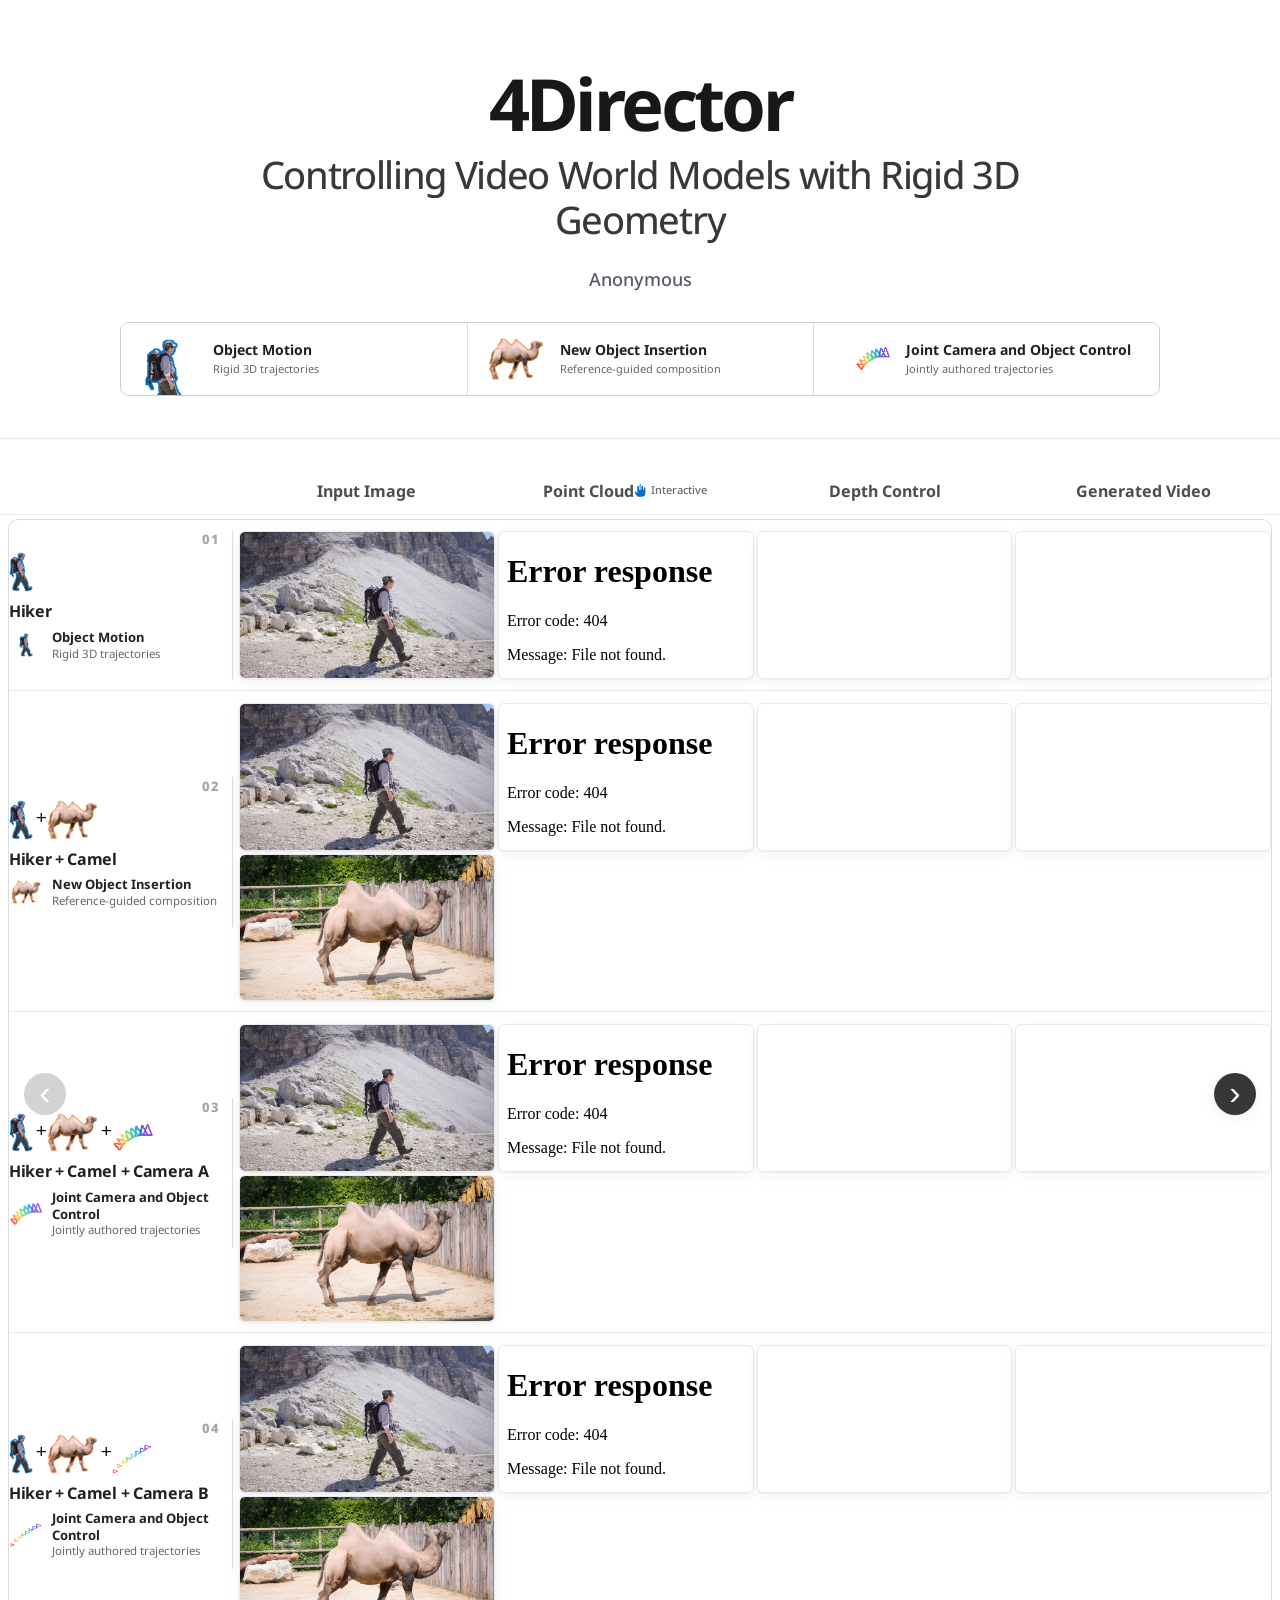
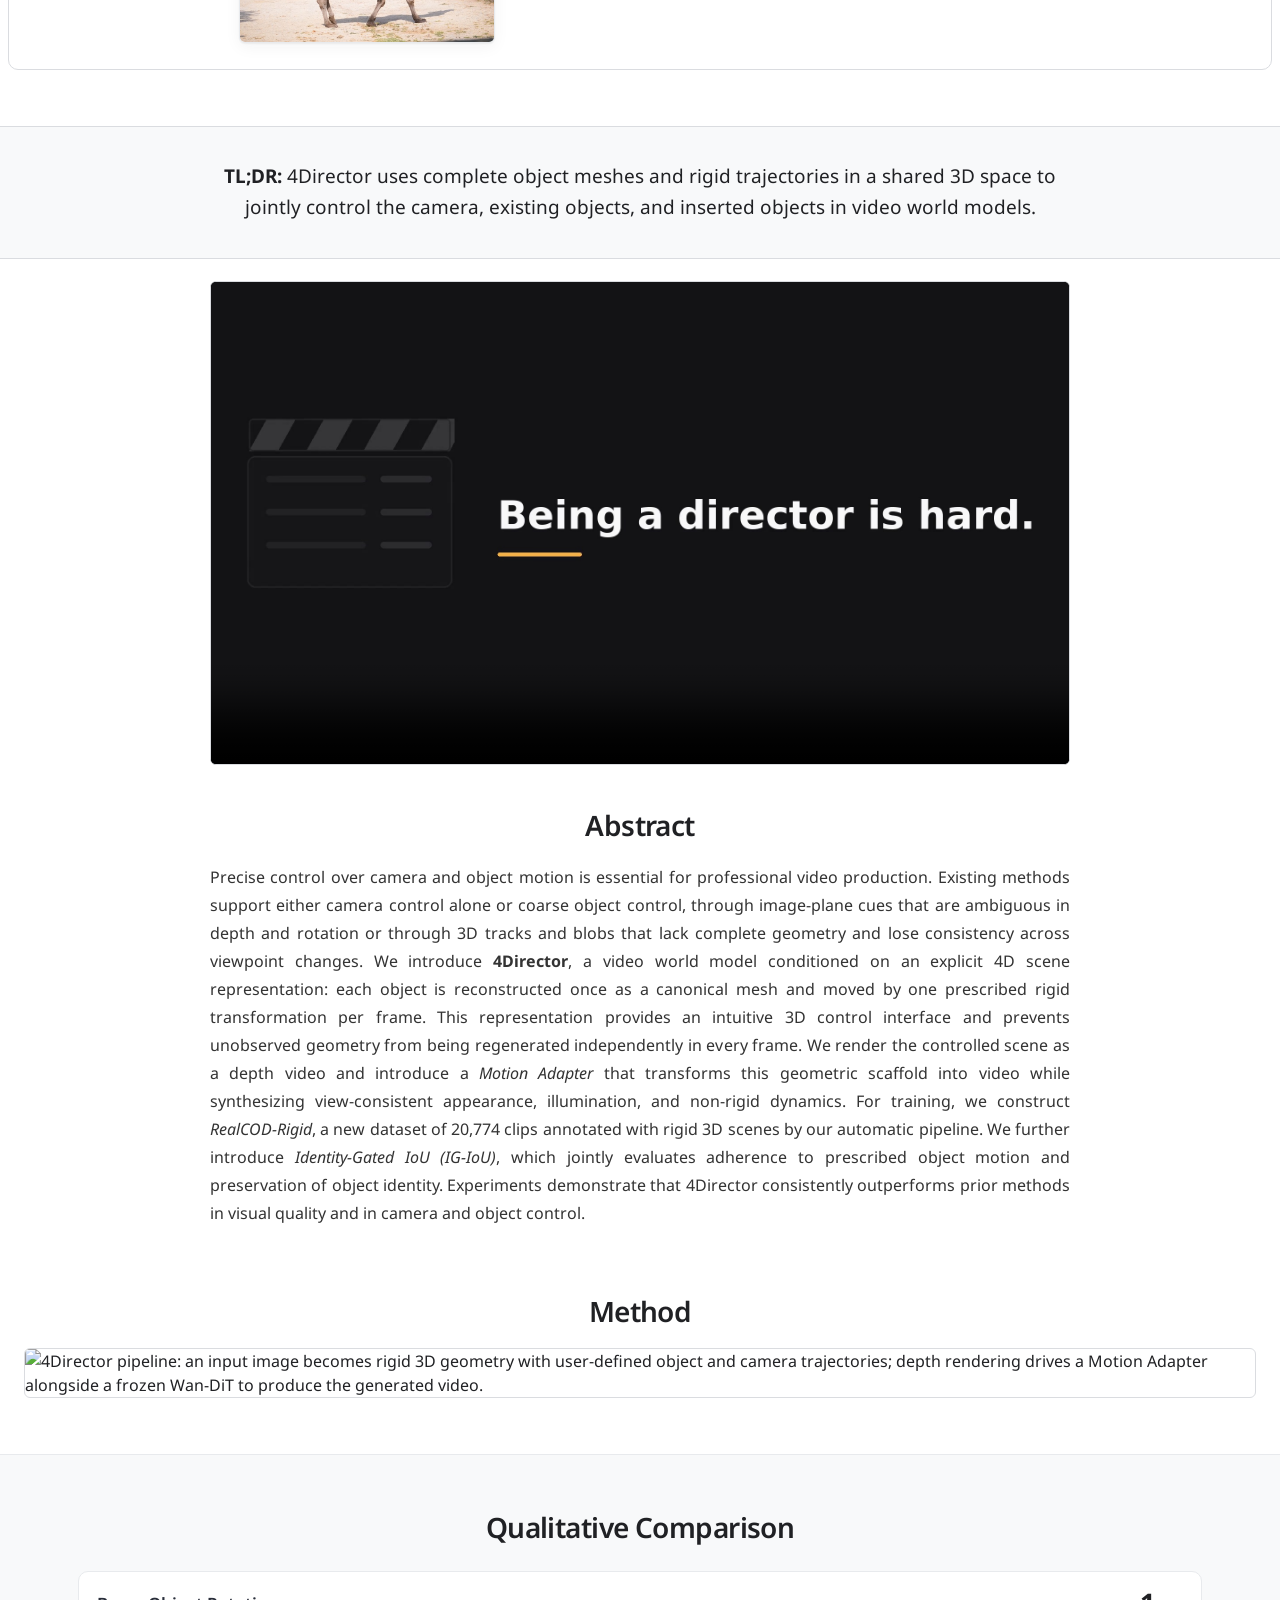
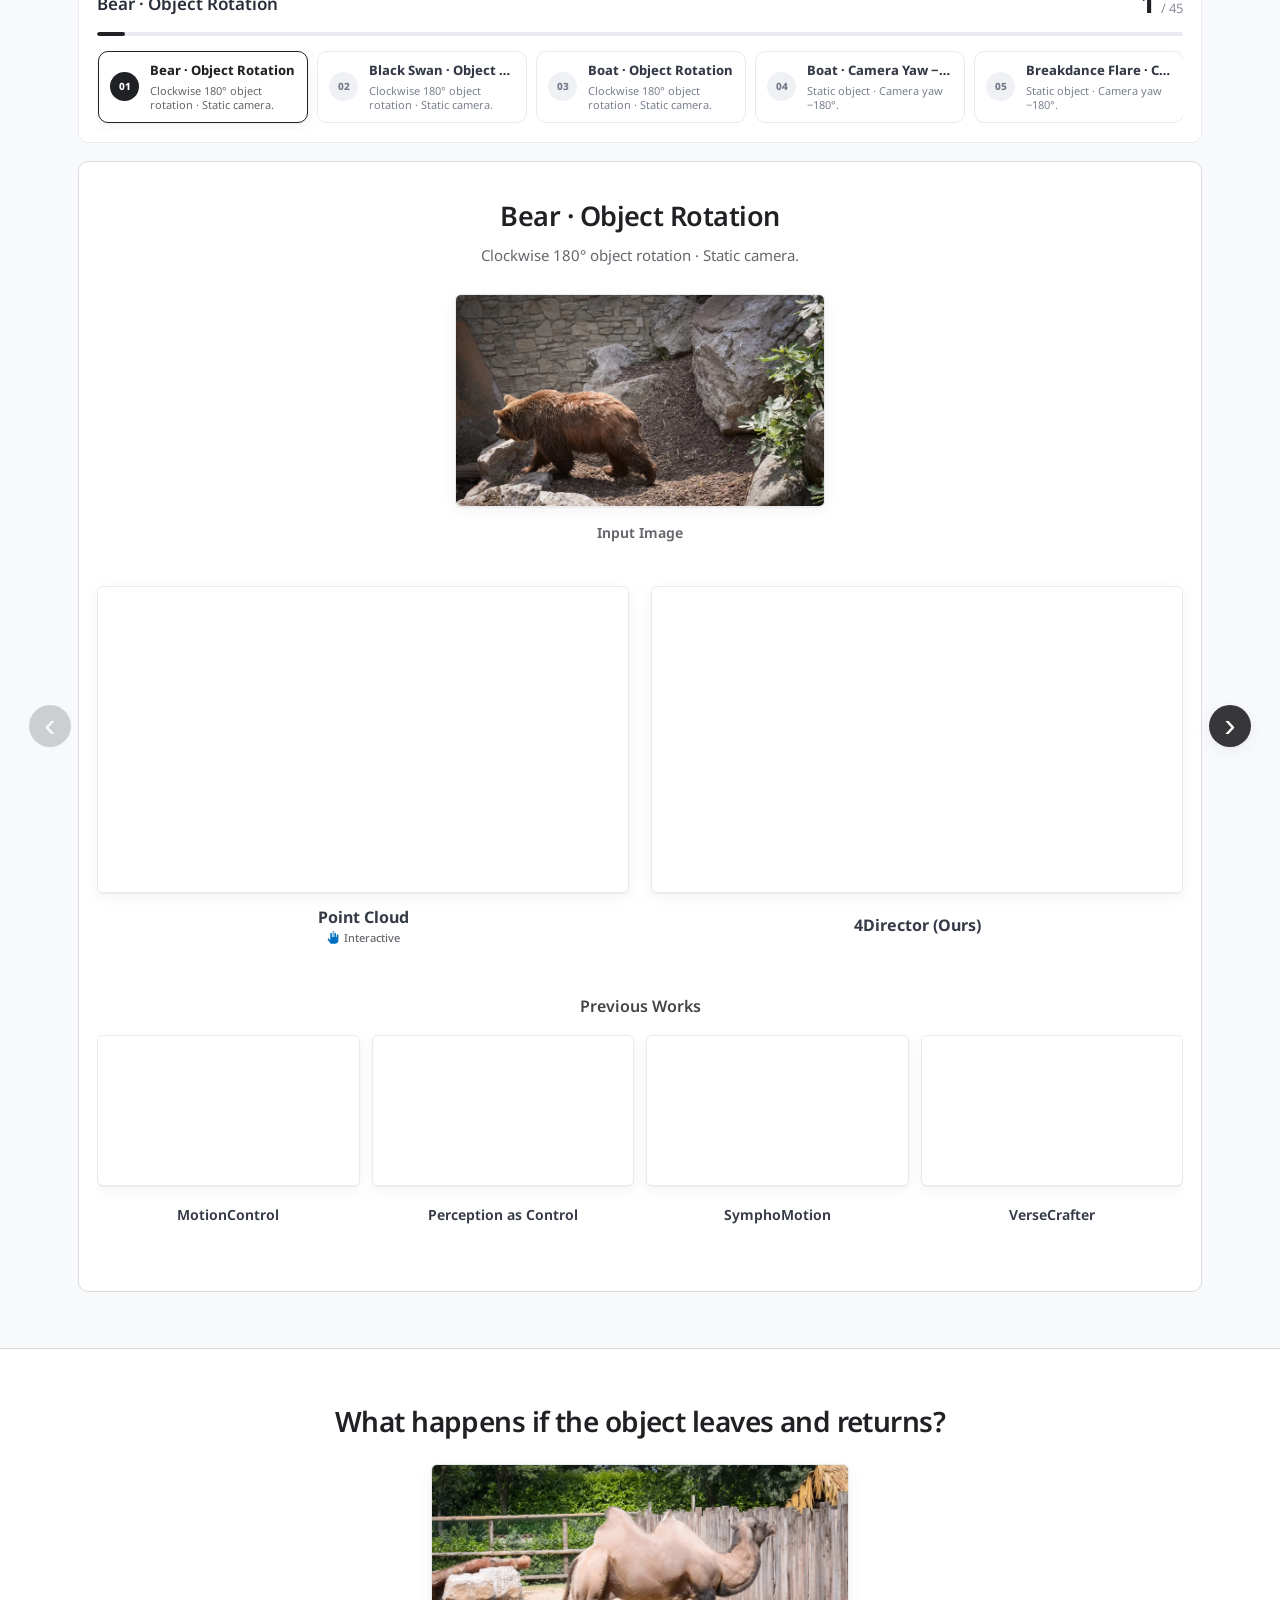
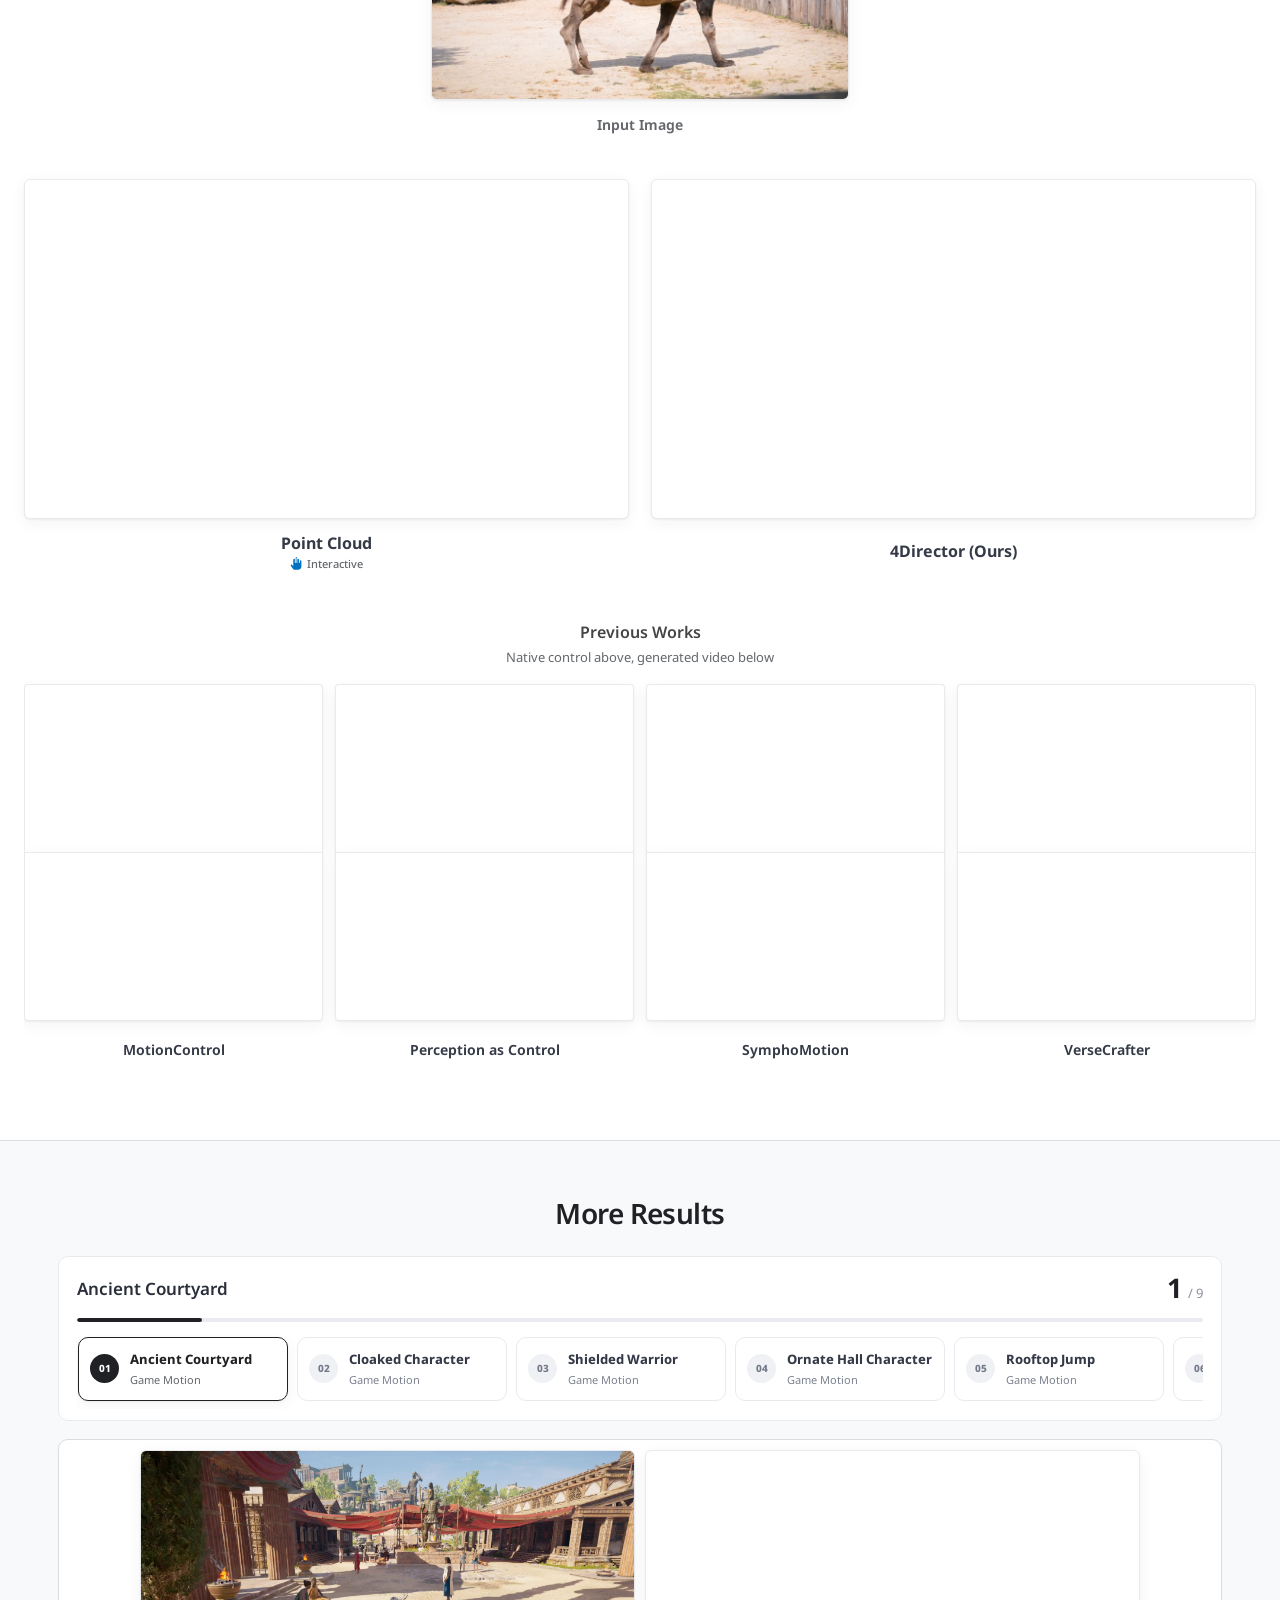
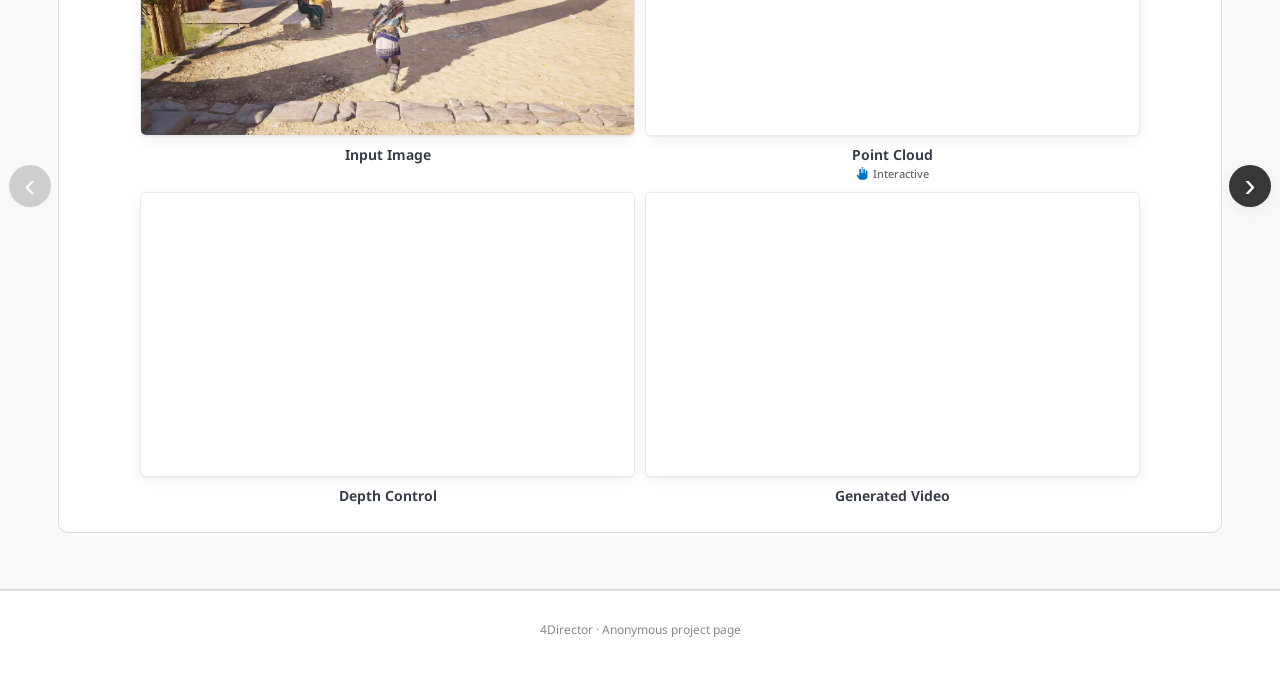
==== commit b7971e9b: "Narrow the teaser rail and give its icons one consistent size. Co-authored-by: Cursor <cursoragent@c" ====
--- a/full.html
+++ b/full.html
@@ -19,11 +19,11 @@
     rel="stylesheet"
     href="https://fonts.googleapis.com/css?family=Google+Sans|Noto+Sans|Castoro"
   >
-  <link rel="stylesheet" href="./project-page.css?v=20260925-teaser-wide">
+  <link rel="stylesheet" href="./project-page.css?v=20260925-rail">
   <!-- qualitative-cases.js first: it exports the carousel and the lazy
        media observers that teaser.js reuses. -->
-  <script defer src="./qualitative-cases.js?v=20260925-mobile"></script>
-  <script defer src="./teaser.js?v=20260925-mobile"></script>
+  <script defer src="./qualitative-cases.js?v=20260925-rail"></script>
+  <script defer src="./teaser.js?v=20260925-rail"></script>
 </head>
 <body data-edition="full">
   <header class="publication-hero">
--- a/project-page.css
+++ b/project-page.css
@@ -220,7 +220,7 @@
 .teaser-column-headings {
   display: grid;
   grid-template-columns:
-    255px
+    227px
     repeat(4, minmax(0, 1fr));
   gap: 3px;
   padding: 0 0 11px;
@@ -251,9 +251,9 @@
 
 .case {
   display: grid;
-  /* Wide enough for the busiest icon equation, bear + T-Rex + camera, so no
-     row has to scale its icons down to fit. */
-  grid-template-columns: minmax(242px, 252px) minmax(0, 1fr);
+  /* Wide enough for the busiest icon equation, bear + T-Rex + camera, at the
+     shared icon height. */
+  grid-template-columns: 224px minmax(0, 1fr);
   align-items: center;
   gap: 6px;
   padding: 8px 0 10px;
@@ -268,7 +268,7 @@
 .feature-rail {
   position: relative;
   display: flex;
-  min-height: 166px;
+  min-height: 150px;
   flex-direction: column;
   align-items: flex-start;
   justify-content: center;
@@ -291,44 +291,41 @@
 .feature-row-visual {
   display: block;
   width: 100%;
-  height: 88px;
-  margin-bottom: 7px;
-}
-
-.feature-row-visual img {
-  width: 100%;
-  height: 100%;
-  object-fit: contain;
-  object-position: center;
+  height: 44px;
+  margin-bottom: 10px;
 }
 
 .feature-equation {
   display: flex;
-  align-items: center;
-  gap: 4px;
+  align-items: flex-end;
+  gap: 3px;
   white-space: nowrap;
 }
 
-/* Icons shrink together rather than spilling past the rail, so a row that
-   gains a module never drops the last one out of sight. */
+/* The icons are cropped to their content, so one height gives every subject
+   the same visual weight; long subjects are capped by width instead. */
 .feature-module {
-  display: grid;
+  display: flex;
   flex: 0 1 auto;
+  align-items: flex-end;
   min-width: 0;
-  height: 84px;
-  place-items: center;
-}
-
-.is-hiker-module {
-  width: 44px;
-}
-
-.is-camel-module {
-  width: 68px;
-}
-
-.is-camera-module {
-  width: 56px;
+  height: 40px;
+}
+
+.feature-module img {
+  display: block;
+  width: auto;
+  height: auto;
+  max-width: 76px;
+  max-height: 40px;
+}
+
+.is-camera-module img {
+  max-height: 30px;
+}
+
+.feature-equation .feature-plus {
+  align-self: center;
 }
 
 .feature-plus {
@@ -881,7 +878,7 @@
 
 @media (max-width: 1100px) {
   .case {
-    grid-template-columns: 252px minmax(0, 1fr);
+    grid-template-columns:     224px minmax(0, 1fr);
     align-items: flex-start;
   }
 
@@ -1052,16 +1049,6 @@
   order: 2;
   padding-top: 8px;
   border-top: 1px solid var(--paper-line);
-}
-
-/* The bear ships at the camel's proportions, so the two teaser pages carry the
-   same visual weight in the rail. */
-.is-bear-module {
-  width: 60px;
-}
-
-.is-trex-module {
-  width: 88px;
 }
 
 .bear-seed-switcher {
@@ -1361,15 +1348,17 @@
 
 .capability-icon {
   display: grid;
-  width: 30px;
-  height: 30px;
+  width: 34px;
+  height: 24px;
   flex: none;
   place-items: center;
 }
 
 .capability-icon img {
-  max-width: 100%;
-  max-height: 100%;
+  width: auto;
+  height: auto;
+  max-width: 34px;
+  max-height: 24px;
   object-fit: contain;
 }
 
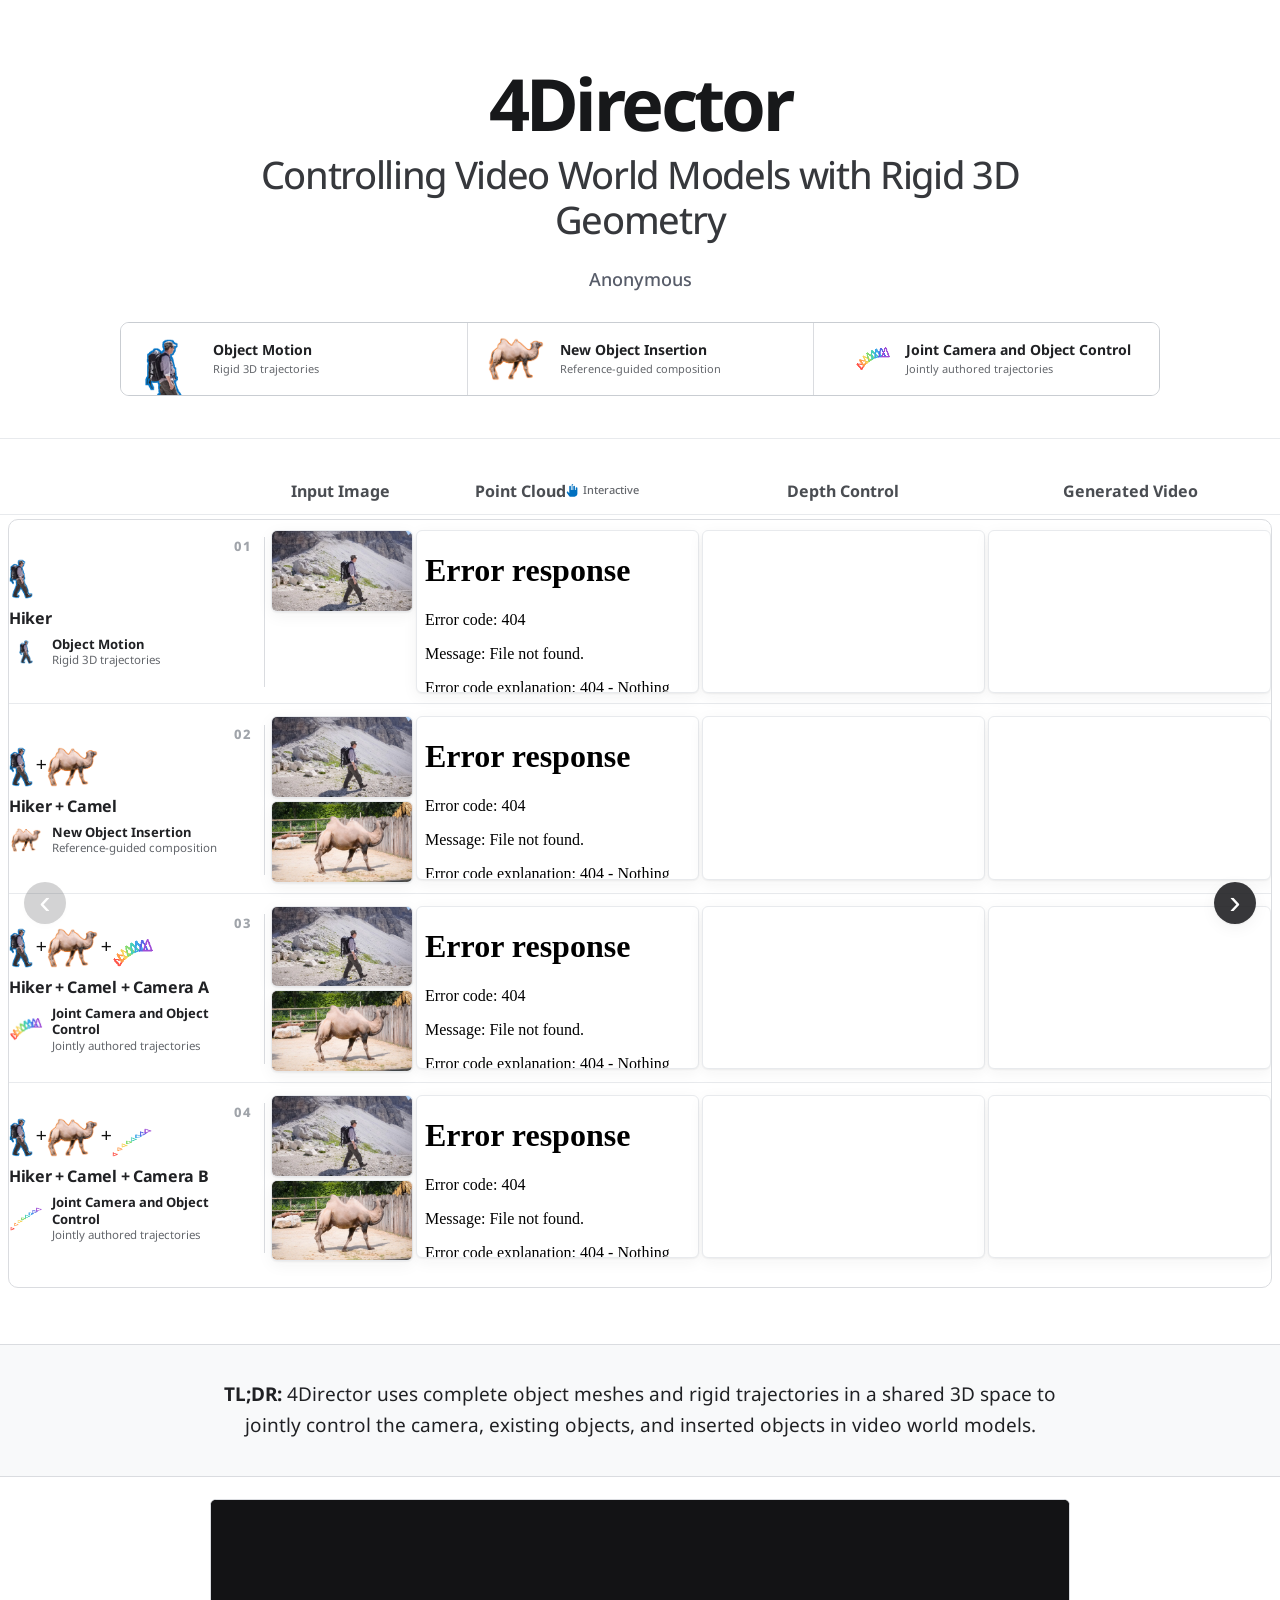
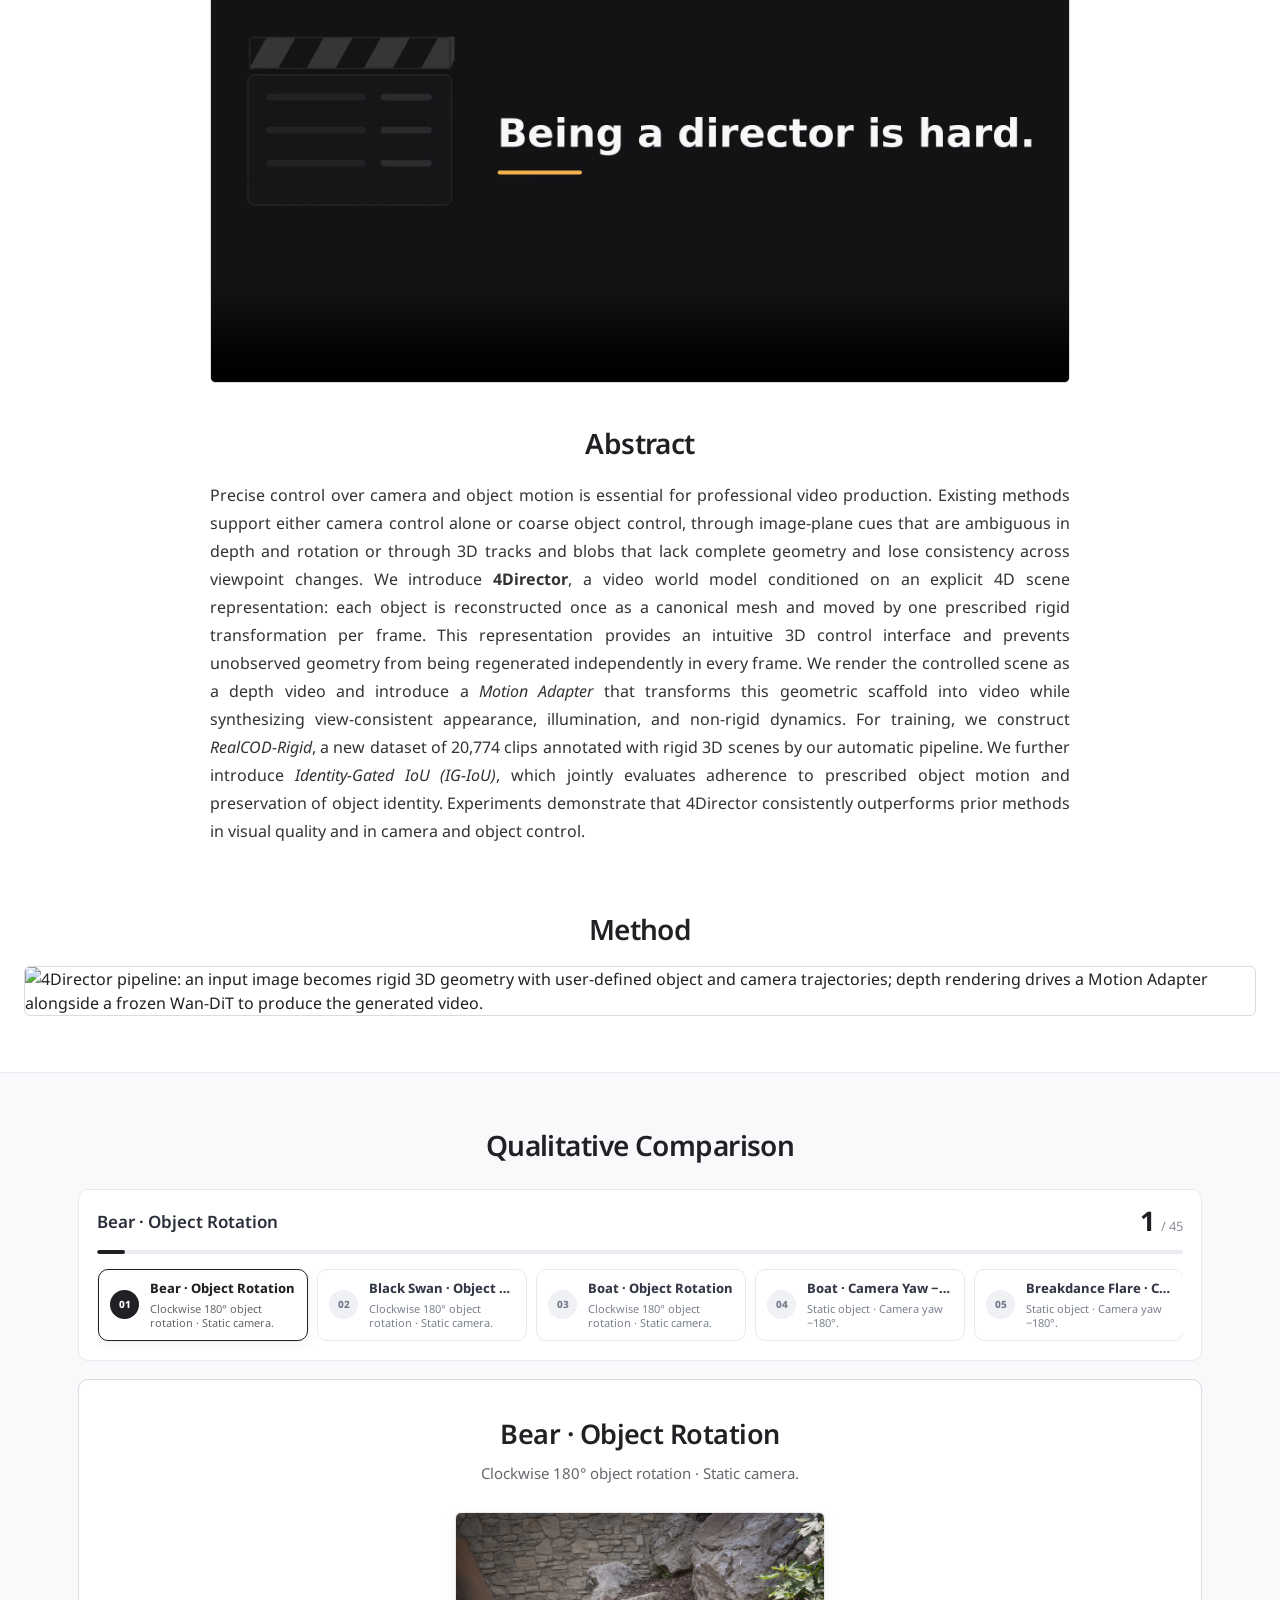
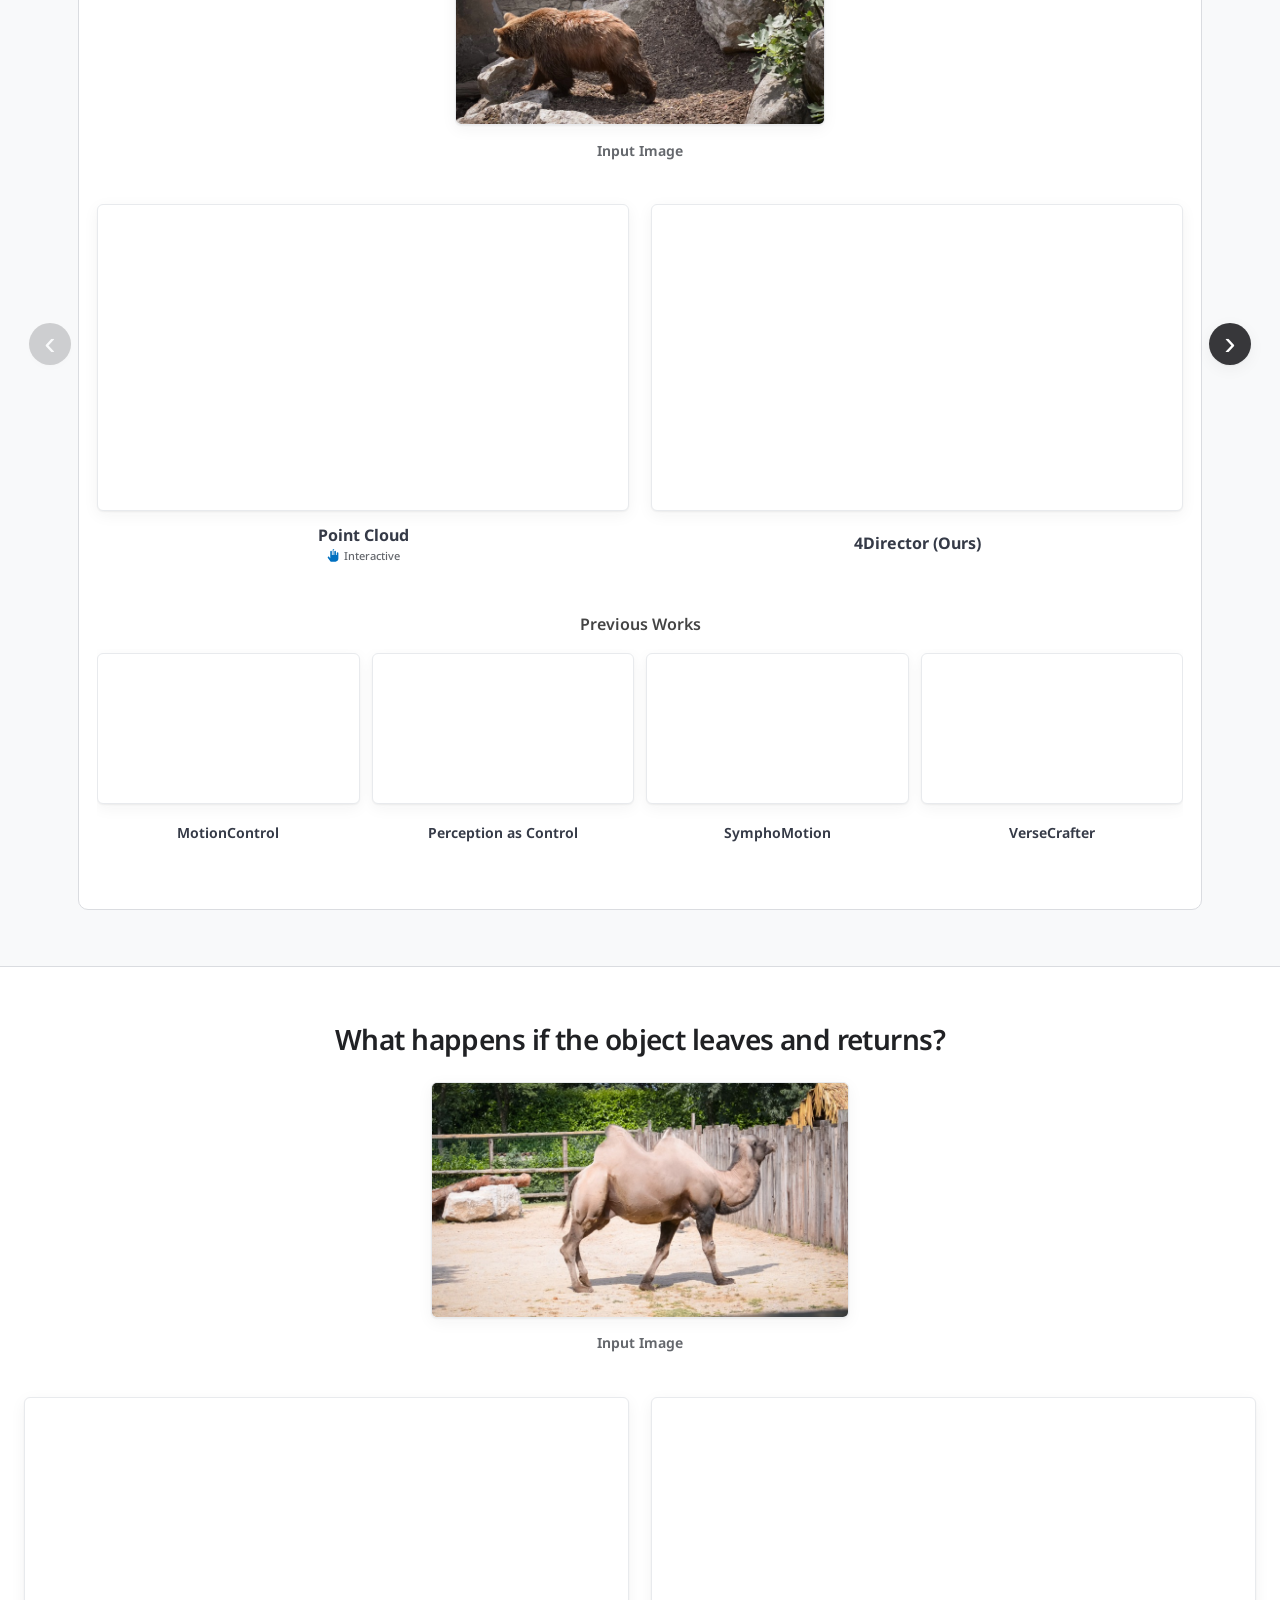
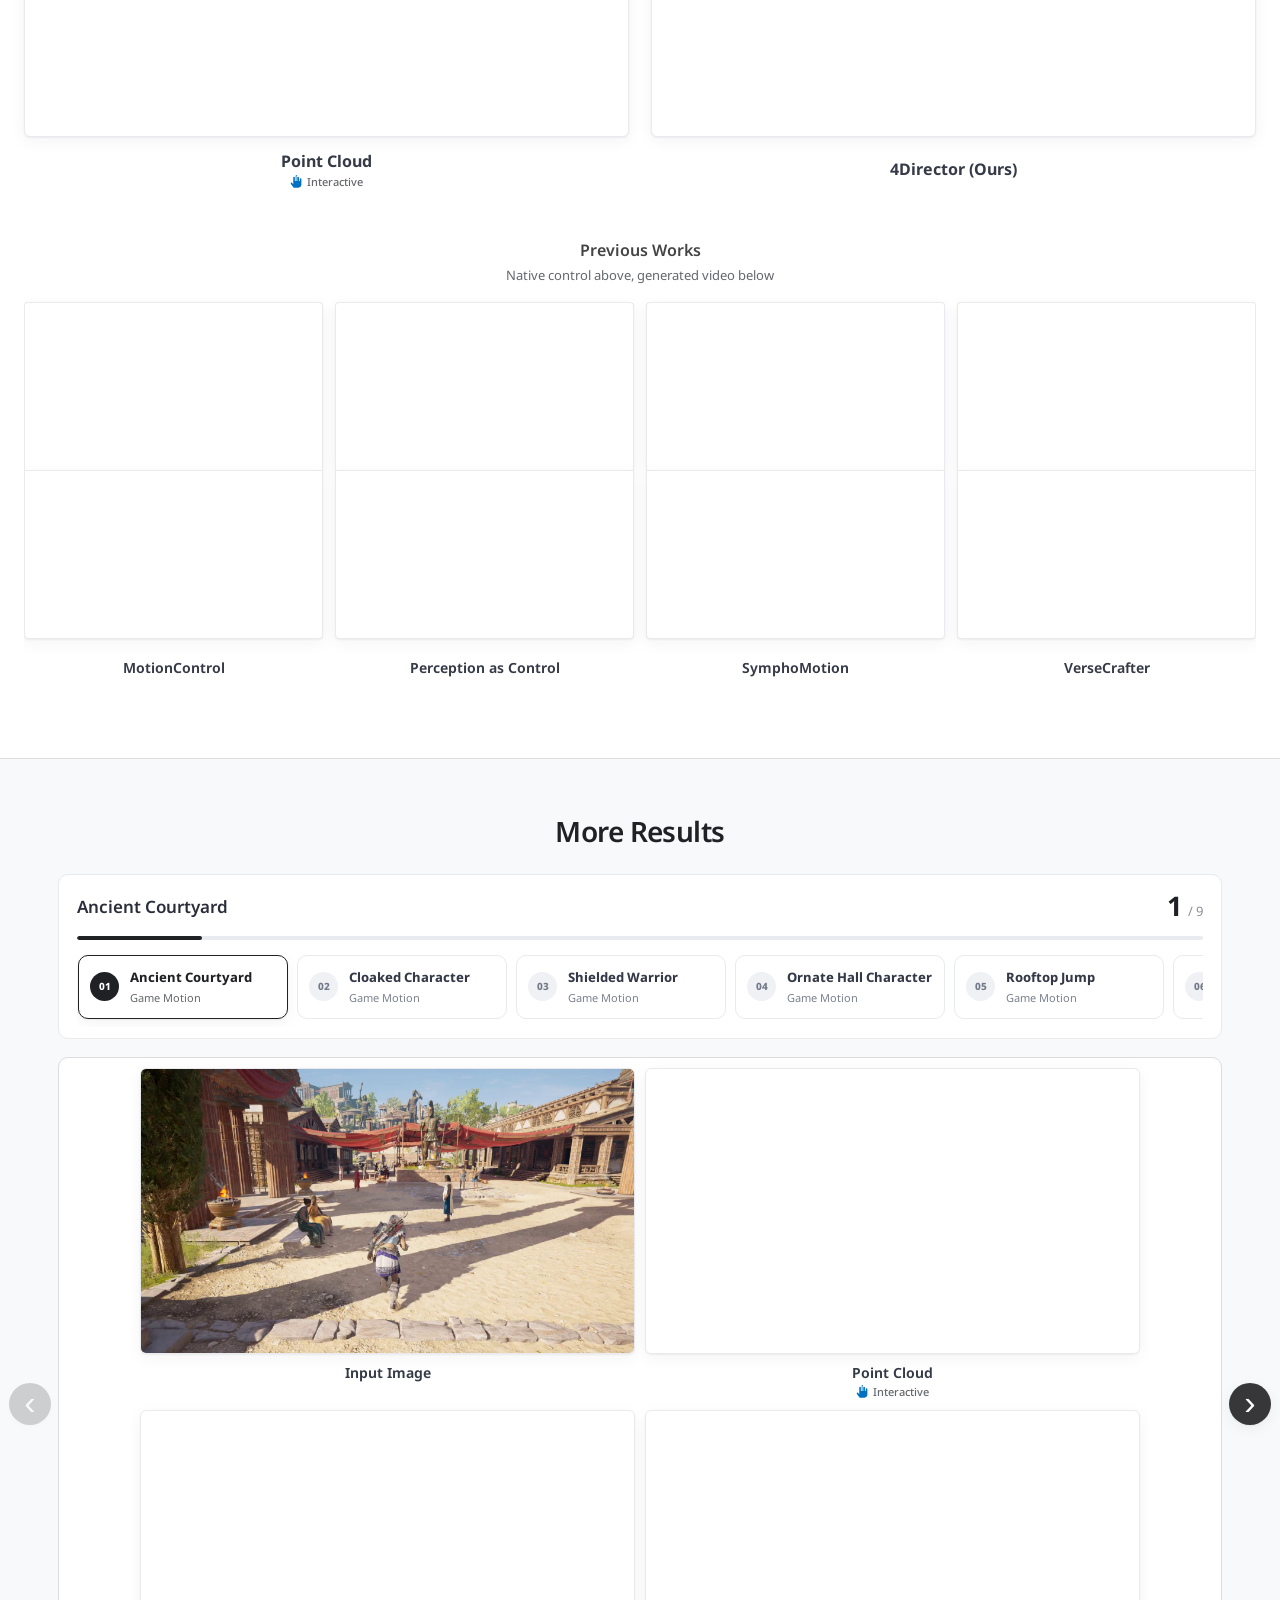
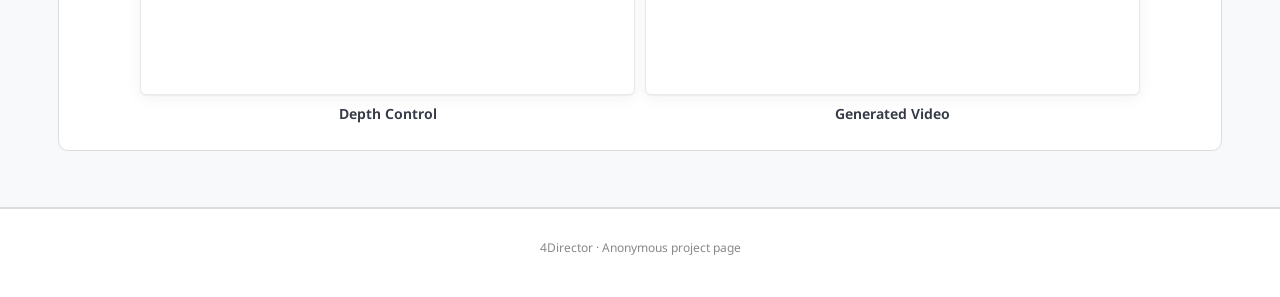
==== commit 0e5768eb: "Make every teaser input image the same size, with two stacking to one video. Co-authored-by: Cursor " ====
--- a/full.html
+++ b/full.html
@@ -19,11 +19,11 @@
     rel="stylesheet"
     href="https://fonts.googleapis.com/css?family=Google+Sans|Noto+Sans|Castoro"
   >
-  <link rel="stylesheet" href="./project-page.css?v=20260925-rail">
+  <link rel="stylesheet" href="./project-page.css?v=20260925-inputs">
   <!-- qualitative-cases.js first: it exports the carousel and the lazy
        media observers that teaser.js reuses. -->
-  <script defer src="./qualitative-cases.js?v=20260925-rail"></script>
-  <script defer src="./teaser.js?v=20260925-rail"></script>
+  <script defer src="./qualitative-cases.js?v=20260925-inputs"></script>
+  <script defer src="./teaser.js?v=20260925-inputs"></script>
 </head>
 <body data-edition="full">
   <header class="publication-hero">
--- a/project-page.css
+++ b/project-page.css
@@ -220,8 +220,9 @@
 .teaser-column-headings {
   display: grid;
   grid-template-columns:
-    227px
-    repeat(4, minmax(0, 1fr));
+    259px
+    minmax(0, 0.5fr)
+    repeat(3, minmax(0, 1fr));
   gap: 3px;
   padding: 0 0 11px;
   border-bottom: 1px solid var(--paper-line);
@@ -253,7 +254,7 @@
   display: grid;
   /* Wide enough for the busiest icon equation, bear + T-Rex + camera, at the
      shared icon height. */
-  grid-template-columns: 224px minmax(0, 1fr);
+  grid-template-columns: 256px minmax(0, 1fr);
   align-items: center;
   gap: 6px;
   padding: 8px 0 10px;
@@ -387,14 +388,16 @@
 
 .media-grid {
   display: grid;
-  grid-template-columns: repeat(4, minmax(0, 1fr));
+  /* The input column is half a video column, so one image and each image in a
+     stacked pair share one size, and the pair is the same height as a video. */
+  grid-template-columns: minmax(0, 0.5fr) repeat(3, minmax(0, 1fr));
   align-items: start;
   gap: 3px;
 }
 
 .teaser-input-stack {
   display: grid;
-  align-self: stretch;
+  align-self: start;
   gap: 3px;
 }
 
@@ -878,12 +881,12 @@
 
 @media (max-width: 1100px) {
   .case {
-    grid-template-columns:     224px minmax(0, 1fr);
+    grid-template-columns: 256px minmax(0, 1fr);
     align-items: flex-start;
   }
 
   .media-grid {
-    grid-template-columns: repeat(2, minmax(0, 1fr));
+    grid-template-columns: minmax(0, 0.5fr) repeat(3, minmax(0, 1fr));
     gap: 12px 8px;
   }
 
@@ -1707,8 +1710,9 @@
     font-size: 23px;
   }
 
-  /* Keep interactive media usable at full width, place the two passive
-     outputs side by side, and pair multiple input images in one row. */
+  /* Keep the interactive point cloud full width. Input images stay one
+     consistent size: half the row, matching Depth and Generated Video, and a
+     second input stacks under the first instead of shrinking it. */
   .teaser-section:not(.showcase-section) .media-grid {
     grid-template-columns: repeat(2, minmax(0, 1fr));
     gap: 10px 8px;
@@ -1719,16 +1723,11 @@
     grid-column: 1 / -1;
   }
 
-  .teaser-section:not(.showcase-section) .teaser-input-stack {
-    grid-template-columns: repeat(2, minmax(0, 1fr));
-    align-items: end;
-    gap: 8px;
-  }
-
+  .teaser-section:not(.showcase-section) .teaser-input-stack,
   .teaser-section:not(.showcase-section) .teaser-input-stack.is-single-input {
     grid-template-columns: minmax(0, 1fr);
-    width: min(100%, 300px);
-    margin: 0 auto;
+    width: calc(50% - 4px);
+    margin: 0;
   }
 
   .teaser-section .media-title {
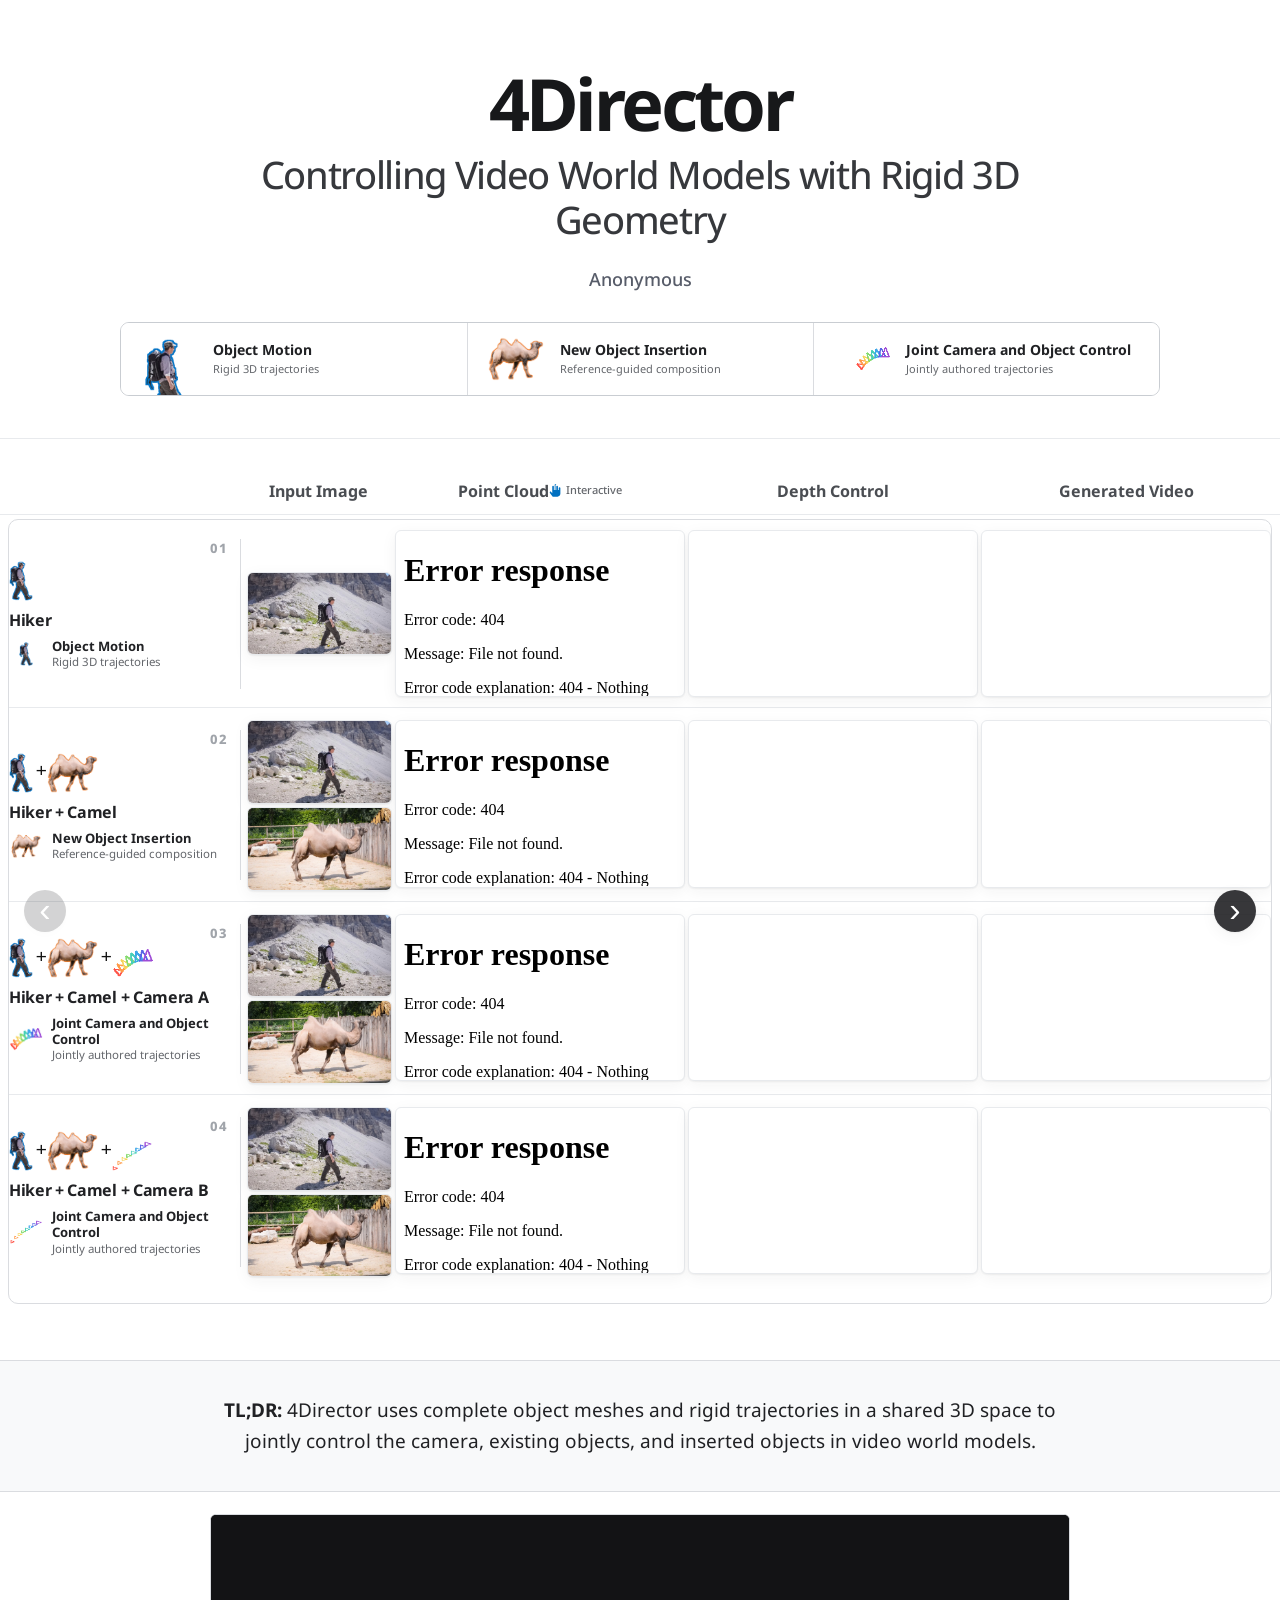
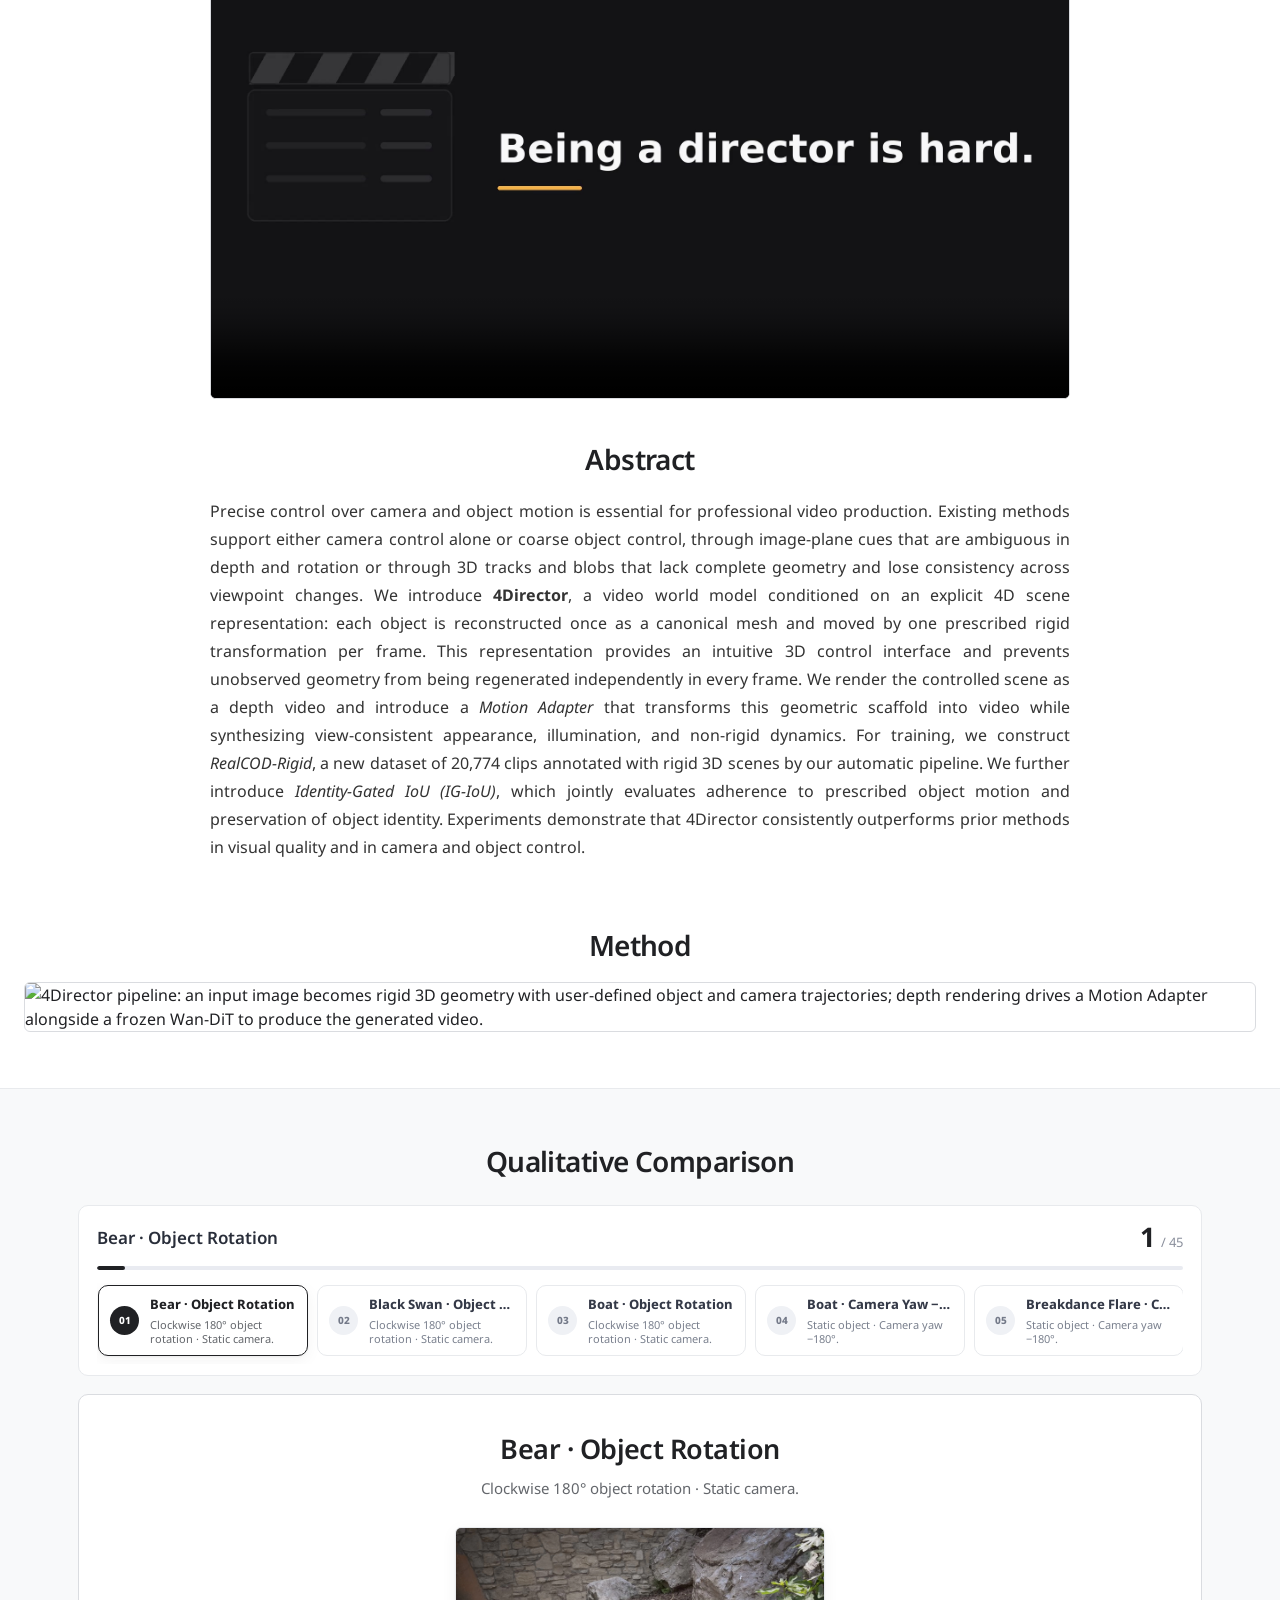
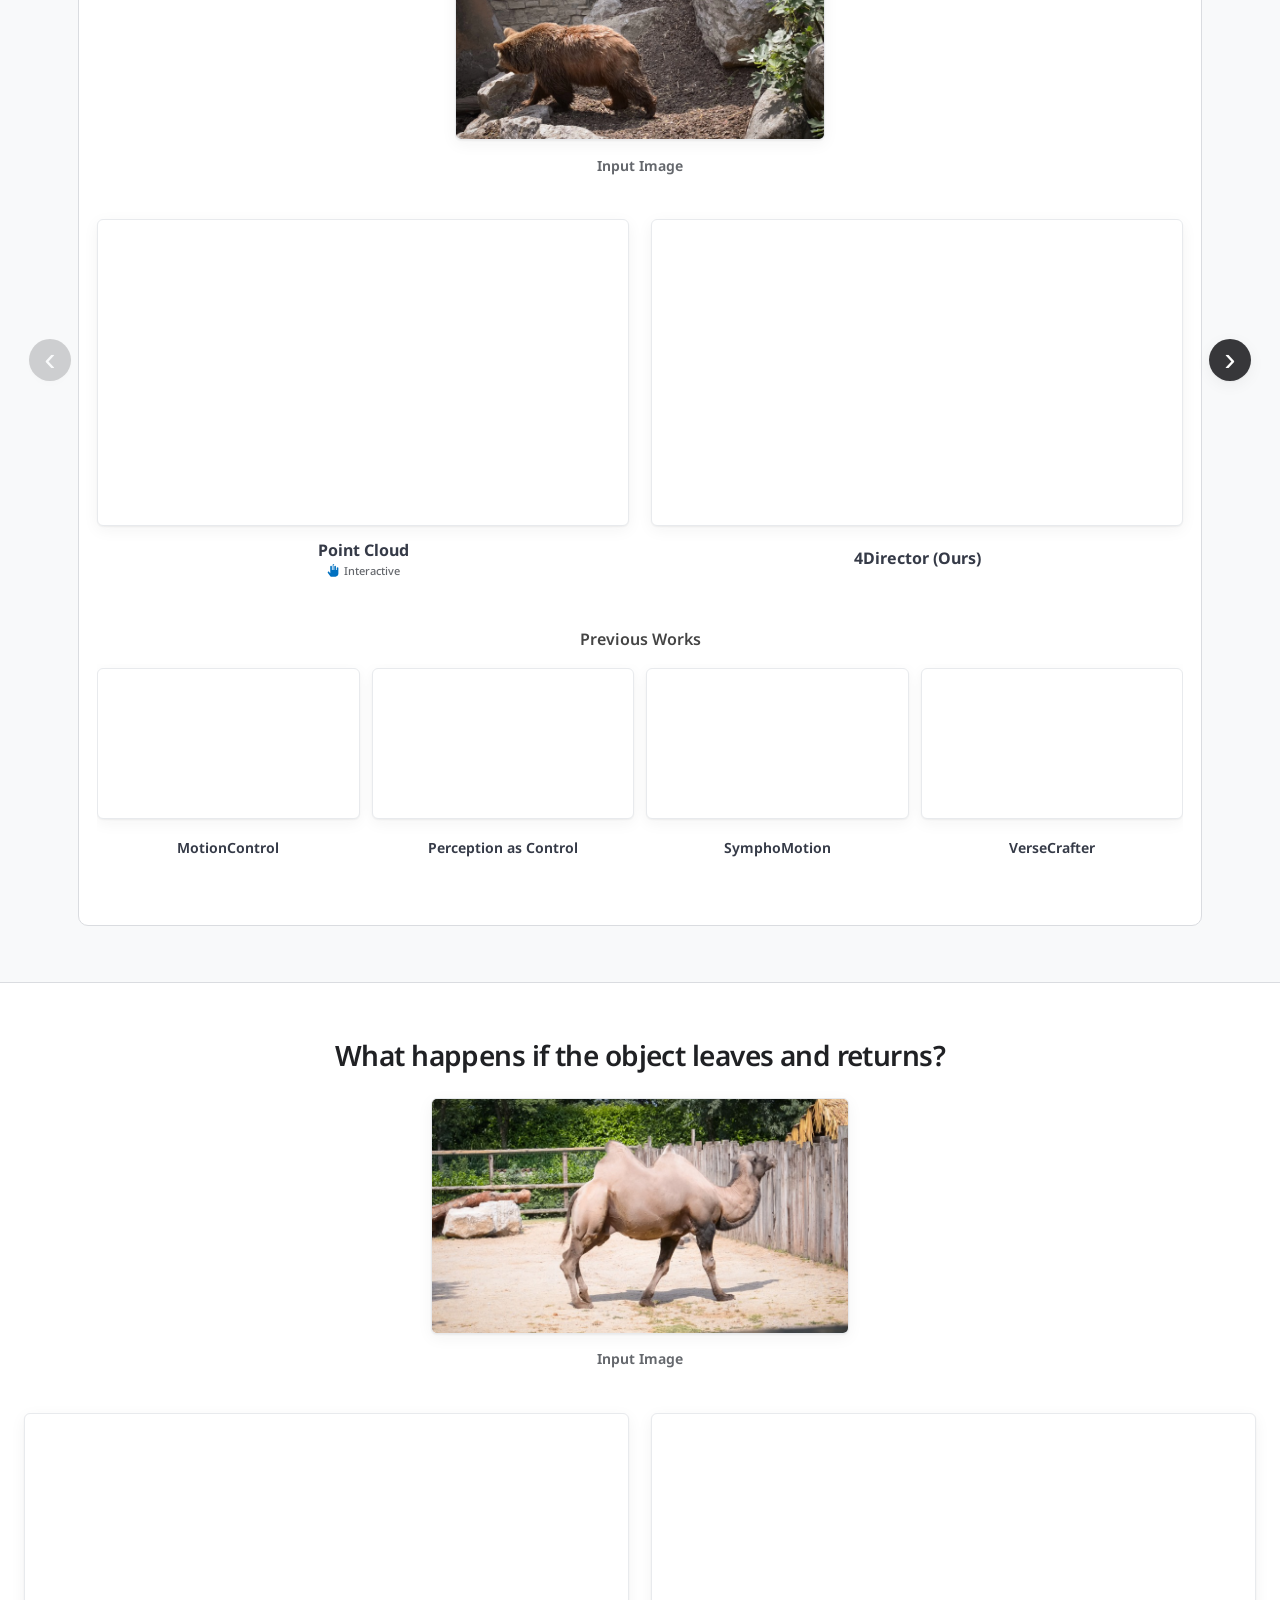
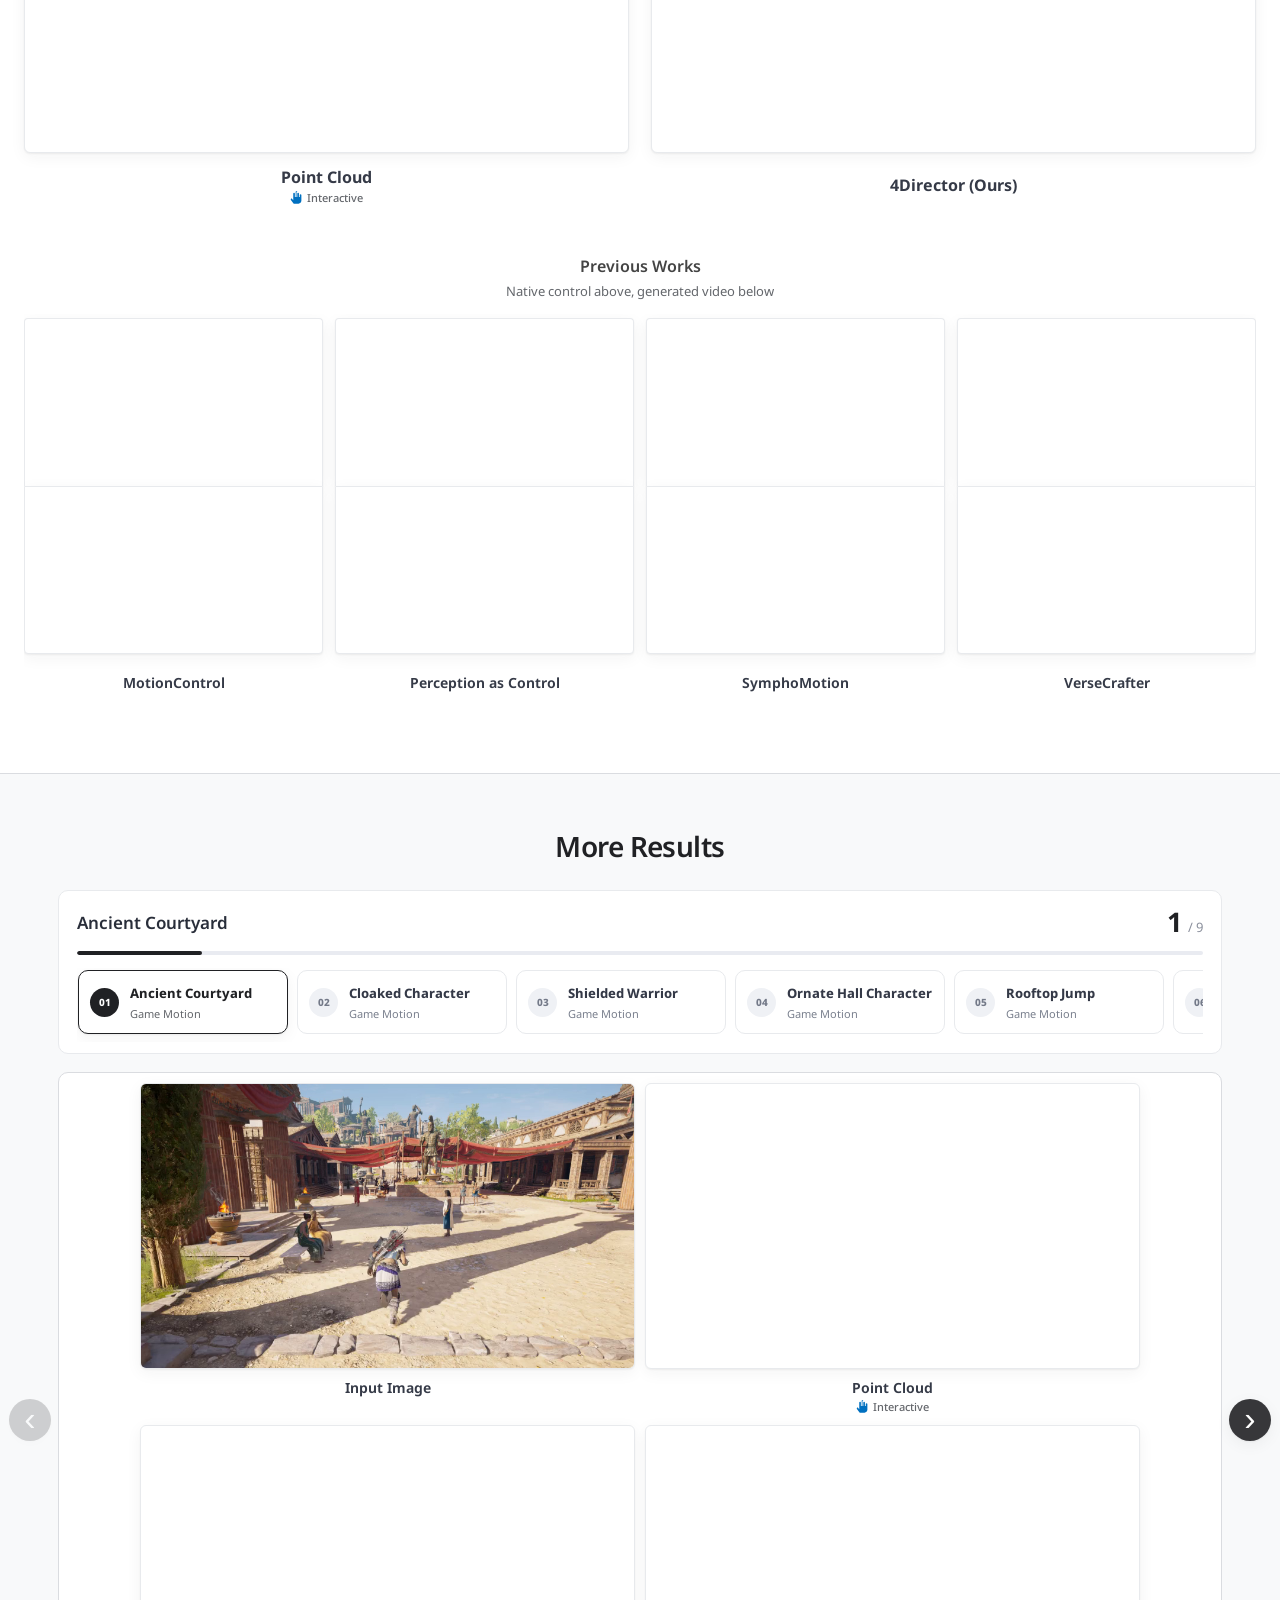
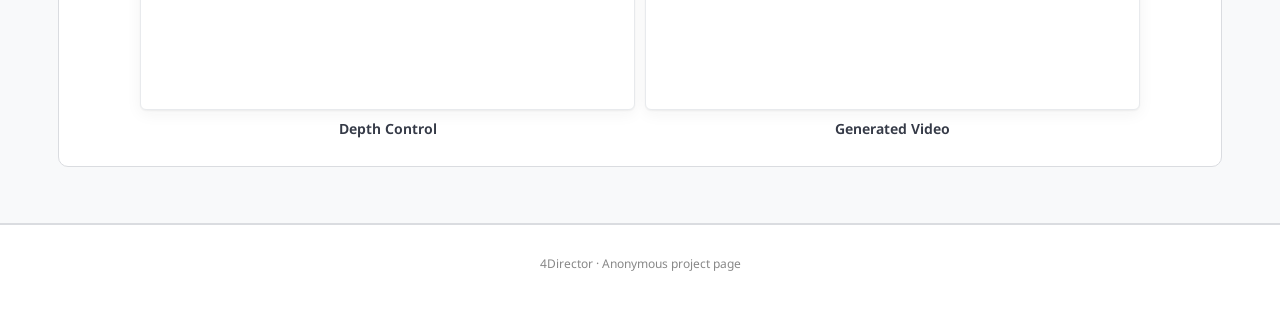
==== commit 33caa07d: "Center a single teaser input, narrow the case rail, and advance after two plays. Co-authored-by: Cur" ====
--- a/full.html
+++ b/full.html
@@ -19,11 +19,11 @@
     rel="stylesheet"
     href="https://fonts.googleapis.com/css?family=Google+Sans|Noto+Sans|Castoro"
   >
-  <link rel="stylesheet" href="./project-page.css?v=20260925-inputs">
+  <link rel="stylesheet" href="./project-page.css?v=20260925-play">
   <!-- qualitative-cases.js first: it exports the carousel and the lazy
        media observers that teaser.js reuses. -->
-  <script defer src="./qualitative-cases.js?v=20260925-inputs"></script>
-  <script defer src="./teaser.js?v=20260925-inputs"></script>
+  <script defer src="./qualitative-cases.js?v=20260925-play"></script>
+  <script defer src="./teaser.js?v=20260925-play"></script>
 </head>
 <body data-edition="full">
   <header class="publication-hero">
--- a/project-page.css
+++ b/project-page.css
@@ -220,7 +220,7 @@
 .teaser-column-headings {
   display: grid;
   grid-template-columns:
-    259px
+    235px
     minmax(0, 0.5fr)
     repeat(3, minmax(0, 1fr));
   gap: 3px;
@@ -254,7 +254,7 @@
   display: grid;
   /* Wide enough for the busiest icon equation, bear + T-Rex + camera, at the
      shared icon height. */
-  grid-template-columns: 256px minmax(0, 1fr);
+  grid-template-columns: 232px minmax(0, 1fr);
   align-items: center;
   gap: 6px;
   padding: 8px 0 10px;
@@ -401,8 +401,17 @@
   gap: 3px;
 }
 
+/* A single input is the same size as each image in a pair, and sits in the
+   middle of the taller video row. */
 .teaser-input-stack.is-single-input {
+  align-self: stretch;
+  display: flex;
   align-items: center;
+  justify-content: center;
+}
+
+.teaser-input-stack.is-single-input .media-card {
+  width: 100%;
 }
 
 .media-card {
@@ -881,7 +890,7 @@
 
 @media (max-width: 1100px) {
   .case {
-    grid-template-columns: 256px minmax(0, 1fr);
+    grid-template-columns: 232px minmax(0, 1fr);
     align-items: flex-start;
   }
 
@@ -1723,11 +1732,17 @@
     grid-column: 1 / -1;
   }
 
-  .teaser-section:not(.showcase-section) .teaser-input-stack,
-  .teaser-section:not(.showcase-section) .teaser-input-stack.is-single-input {
+  .teaser-section:not(.showcase-section) .teaser-input-stack {
     grid-template-columns: minmax(0, 1fr);
     width: calc(50% - 4px);
     margin: 0;
+  }
+
+  .teaser-section:not(.showcase-section) .teaser-input-stack.is-single-input {
+    width: calc(50% - 4px);
+    height: auto;
+    margin-right: auto;
+    margin-left: auto;
   }
 
   .teaser-section .media-title {
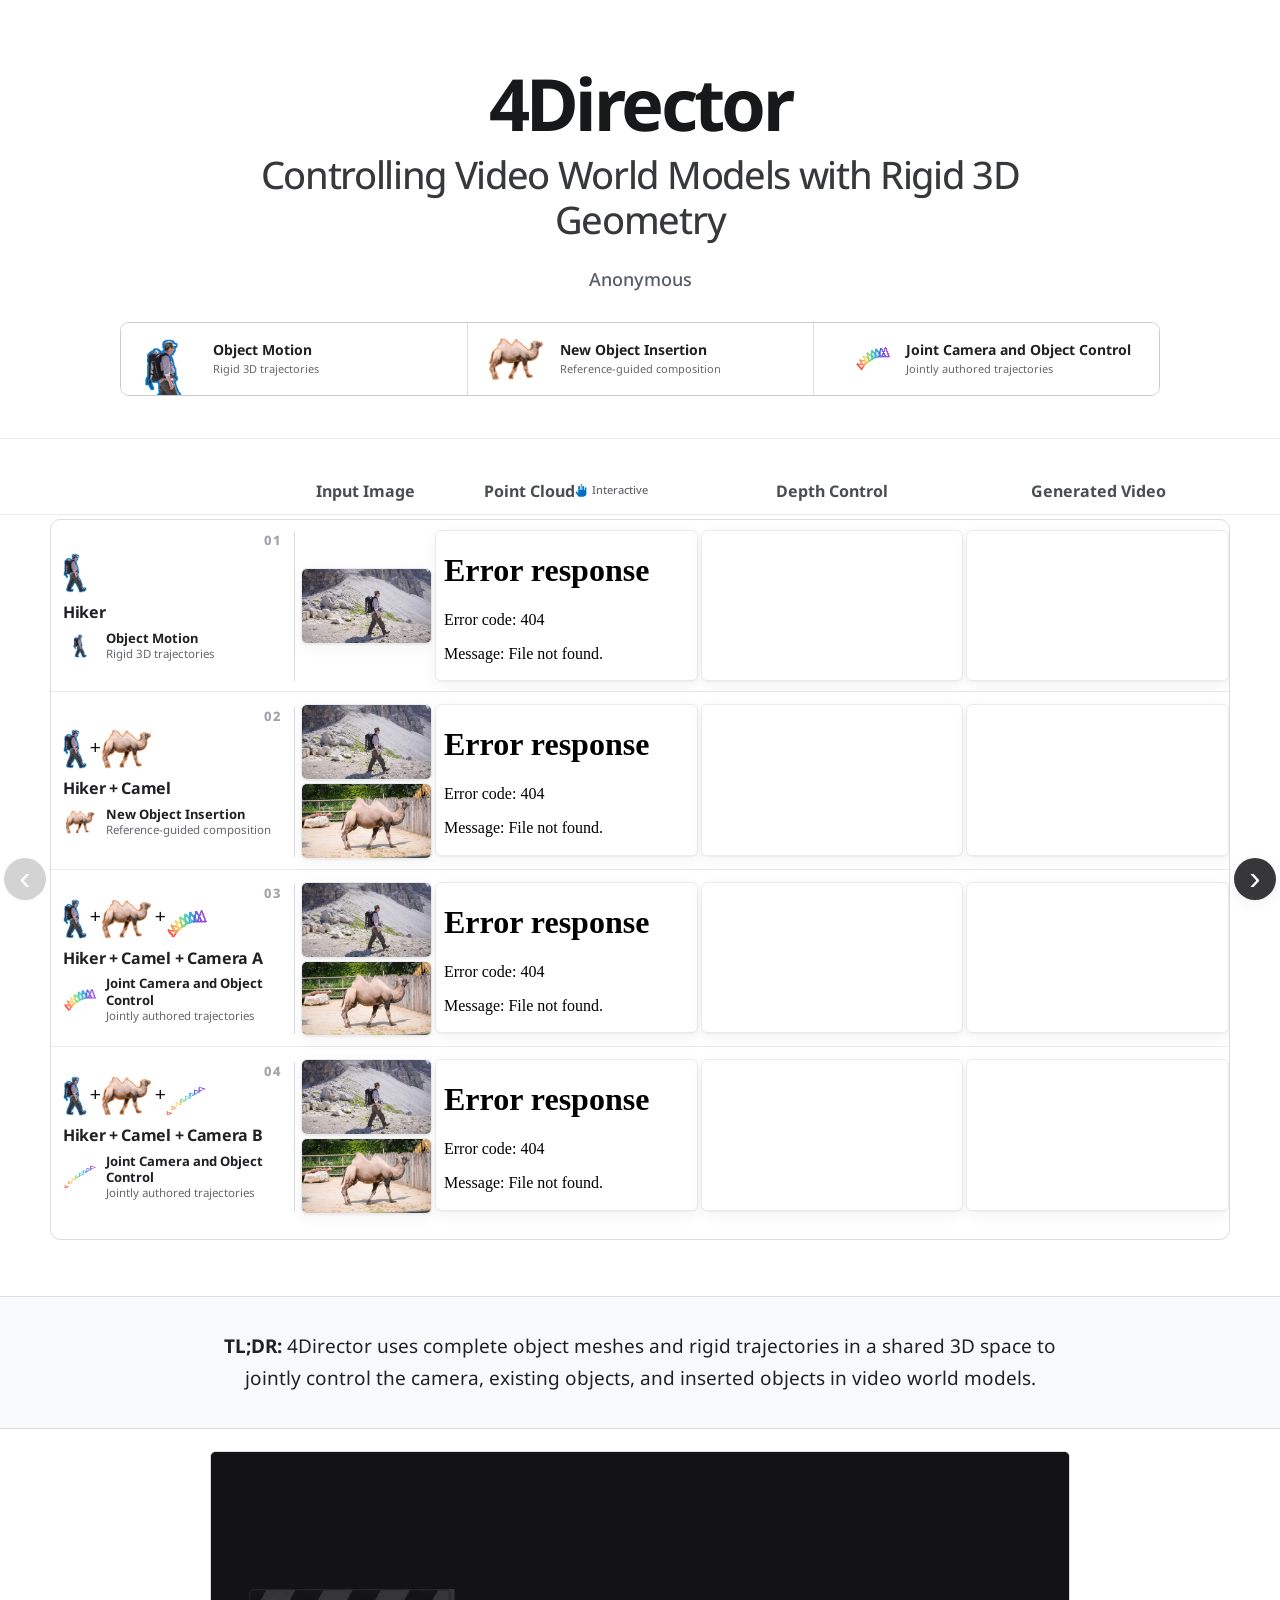
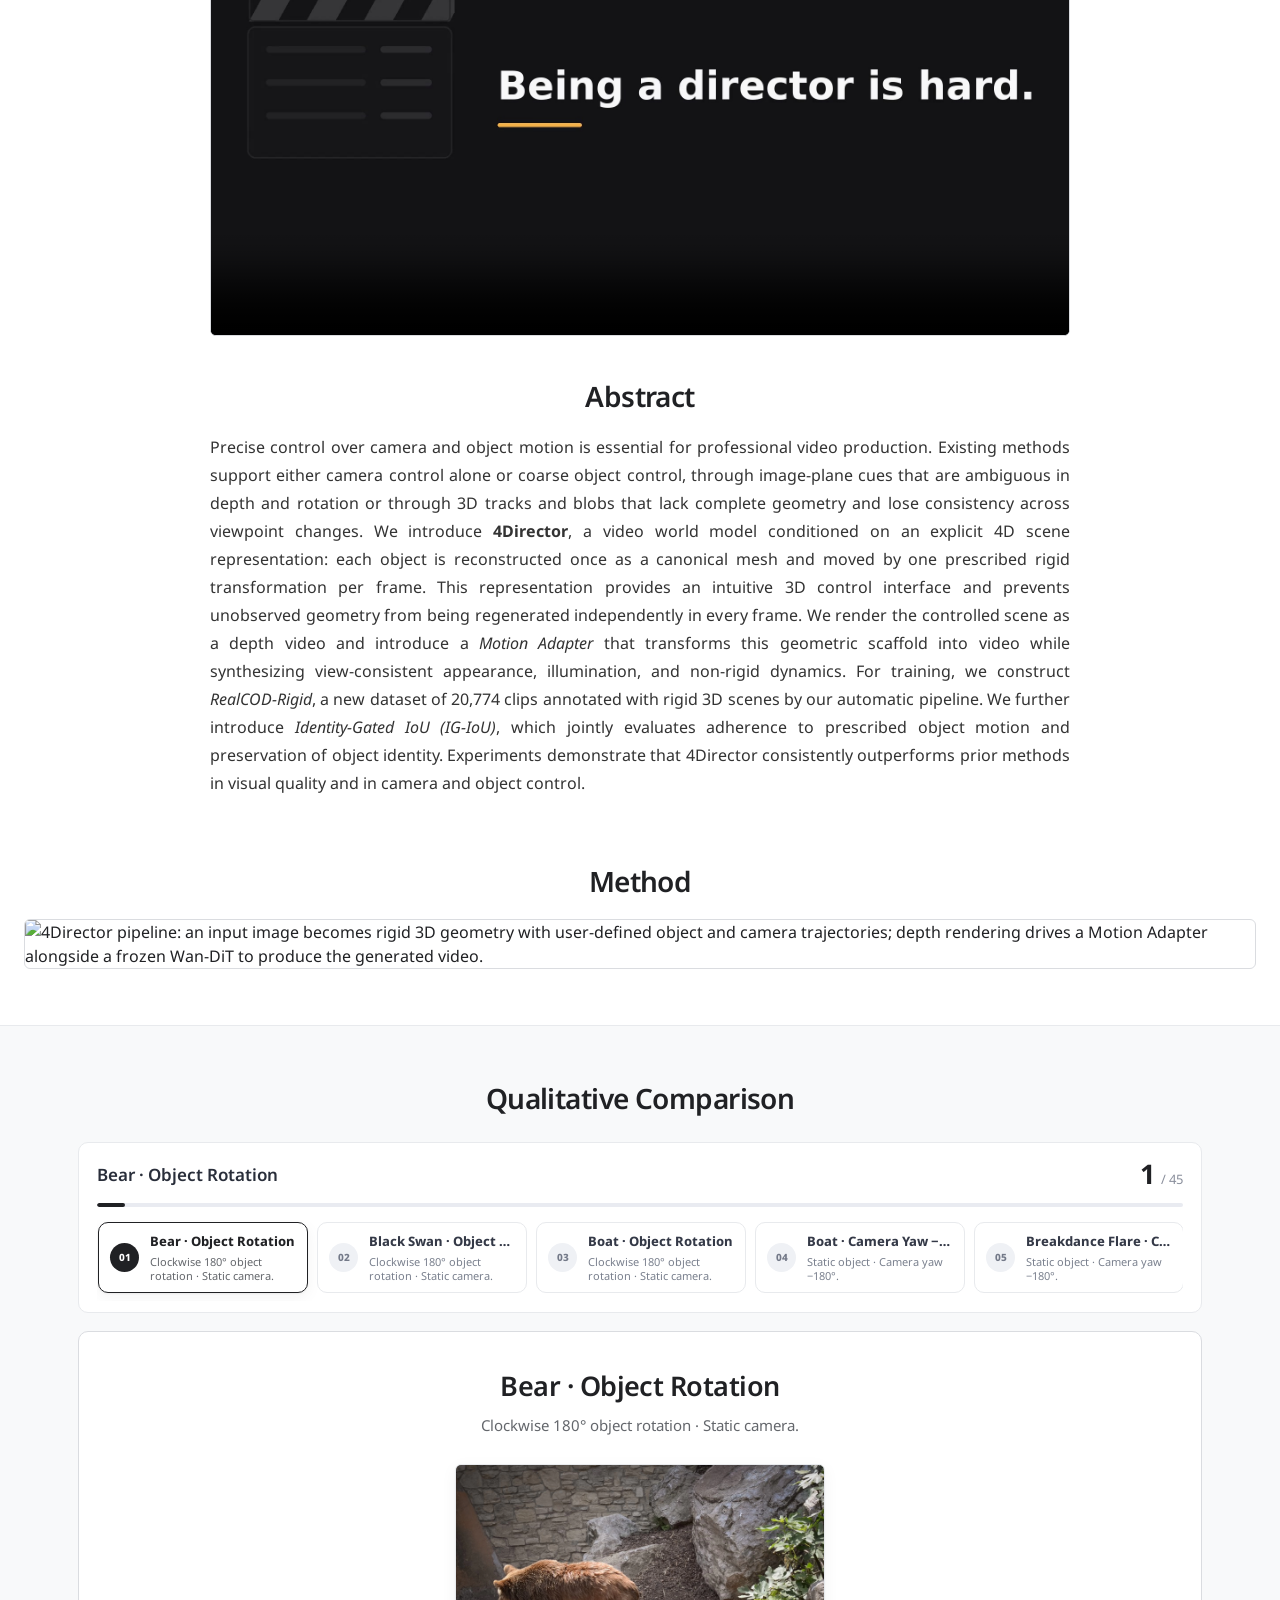
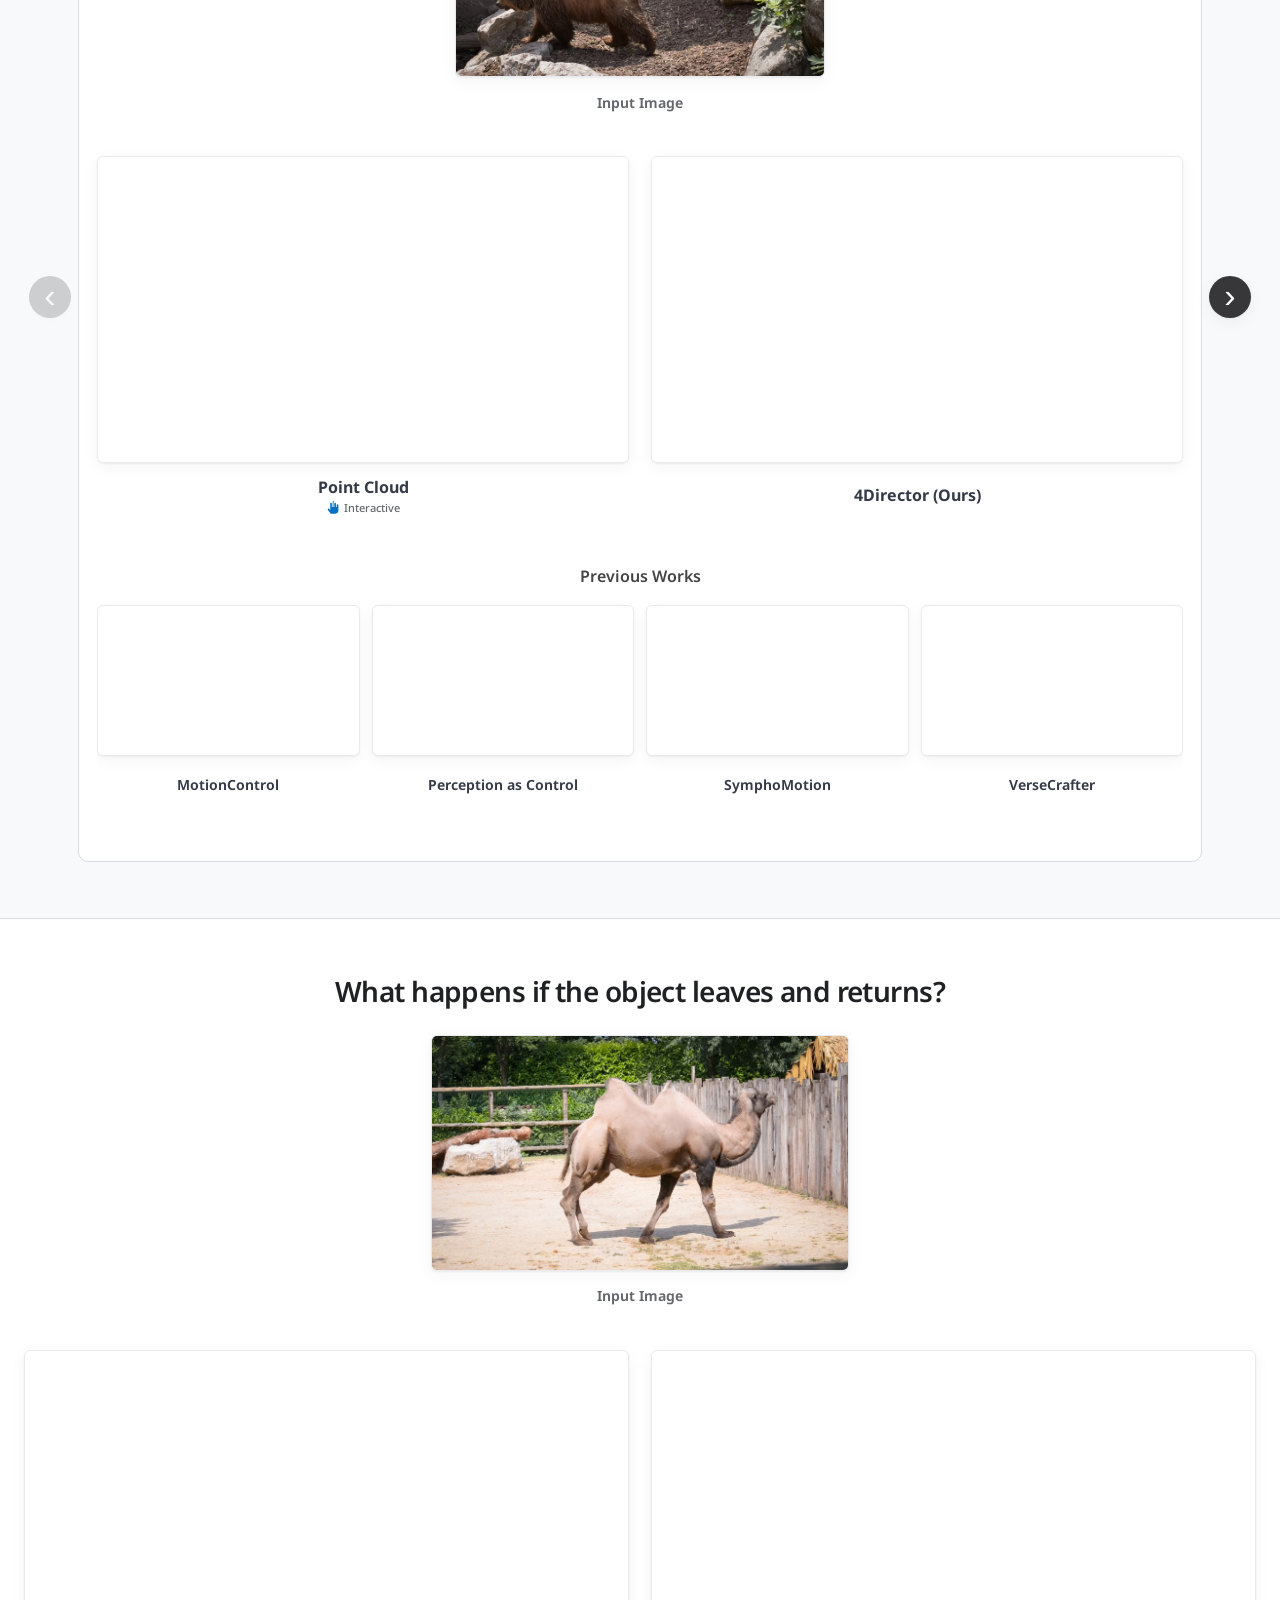
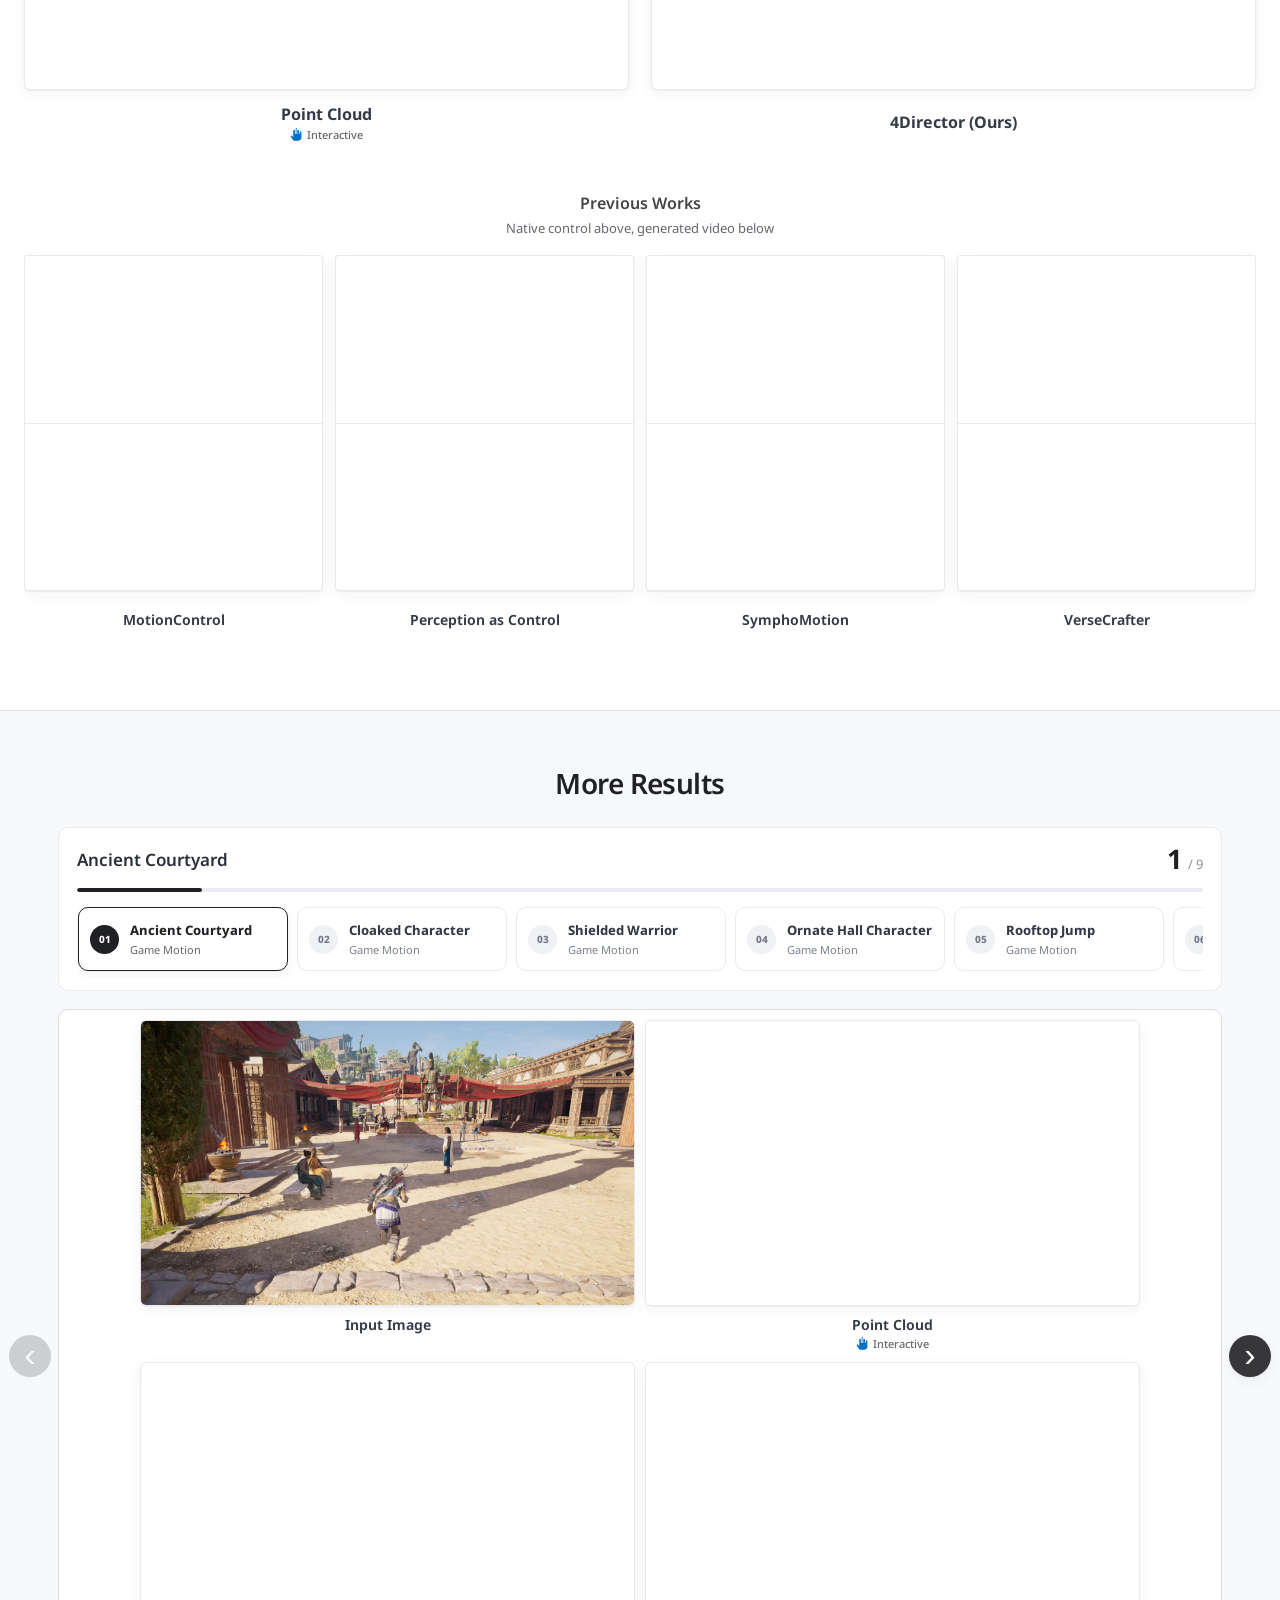
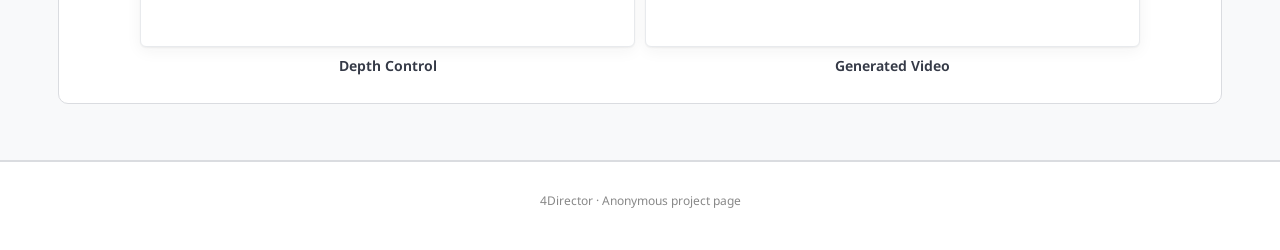
==== commit 729c3cb7: "Move the teaser arrows to the viewport edges. Co-authored-by: Cursor <cursoragent@cursor.com>" ====
--- a/full.html
+++ b/full.html
@@ -19,11 +19,11 @@
     rel="stylesheet"
     href="https://fonts.googleapis.com/css?family=Google+Sans|Noto+Sans|Castoro"
   >
-  <link rel="stylesheet" href="./project-page.css?v=20260925-play">
+  <link rel="stylesheet" href="./project-page.css?v=20260925-arrows">
   <!-- qualitative-cases.js first: it exports the carousel and the lazy
        media observers that teaser.js reuses. -->
-  <script defer src="./qualitative-cases.js?v=20260925-play"></script>
-  <script defer src="./teaser.js?v=20260925-play"></script>
+  <script defer src="./qualitative-cases.js?v=20260925-arrows"></script>
+  <script defer src="./teaser.js?v=20260925-arrows"></script>
 </head>
 <body data-edition="full">
   <header class="publication-hero">
--- a/project-page.css
+++ b/project-page.css
@@ -1629,18 +1629,48 @@
   max-width: none;
 }
 
+/* The arrows sit in their own gutters at the viewport edges, clear of the
+   rail and the media. */
 #teaser .qualitative-carousel,
 #teaser .teaser-column-headings {
-  padding-right: 8px;
-  padding-left: 8px;
+  padding-right: 50px;
+  padding-left: 50px;
+}
+
+#teaser .case {
+  grid-template-columns: 244px minmax(0, 1fr);
+}
+
+#teaser .feature-rail {
+  padding-left: 12px;
+}
+
+#teaser .teaser-column-headings {
+  grid-template-columns: 247px minmax(0, 0.5fr) repeat(3, minmax(0, 1fr));
 }
 
 #teaser .qualitative-carousel-button.is-previous {
-  left: 16px;
+  left: -46px;
 }
 
 #teaser .qualitative-carousel-button.is-next {
-  right: 16px;
+  right: -46px;
+}
+
+@media (max-width: 680px) {
+  #teaser .qualitative-carousel,
+  #teaser .teaser-column-headings {
+    padding-right: 0;
+    padding-left: 0;
+  }
+
+  #teaser .qualitative-carousel-button.is-previous {
+    left: 6px;
+  }
+
+  #teaser .qualitative-carousel-button.is-next {
+    right: 6px;
+  }
 }
 
 .authored-comparison-container {
